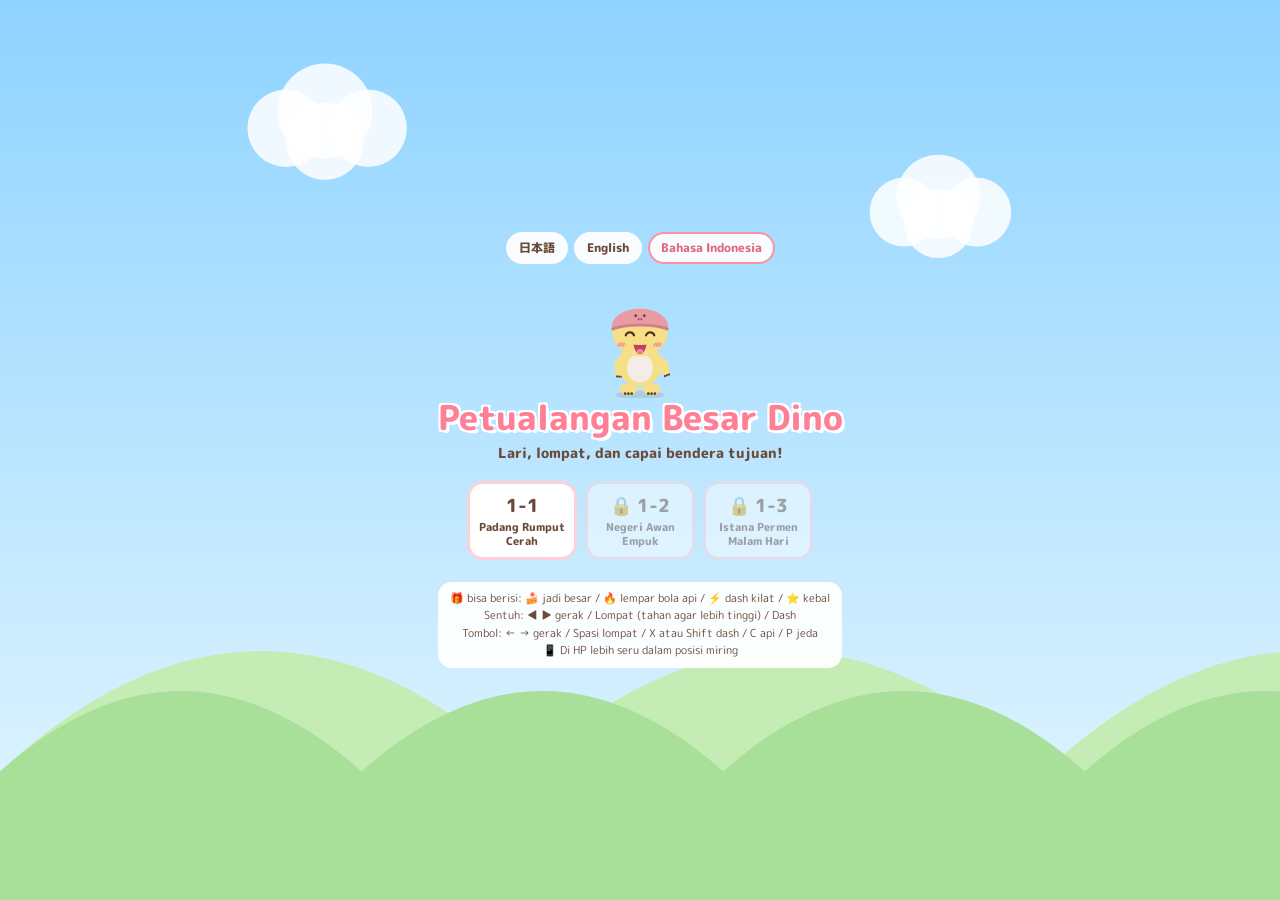
==== dino/index.html @ 8b620ac4 "Dino: Himawari boss fight at the end of course 1-1 (stomp 3 times to clear) Co-Authored-By: Claude O" ====
<!DOCTYPE html>
<html lang="id">
<head>
<meta charset="UTF-8">
<meta name="viewport" content="width=device-width, initial-scale=1, maximum-scale=1, user-scalable=no, viewport-fit=cover">
<title>Petualangan Besar Dino</title>
<link rel="preconnect" href="https://fonts.googleapis.com">
<link href="https://fonts.googleapis.com/css2?family=M+PLUS+Rounded+1c:wght@500;800&display=swap" rel="stylesheet">
<style>
  :root {
    --ink: #6b4a3a;
    --accent: #ff8fa3;
    --accent-dark: #e0687f;
    --card: rgba(255, 255, 255, 0.93);
  }
  * { box-sizing: border-box; -webkit-tap-highlight-color: transparent; }
  html, body {
    margin: 0; height: 100%; overflow: hidden; background: #9fd8ff; color: var(--ink);
    font-family: "M PLUS Rounded 1c", "Hiragino Maru Gothic ProN", sans-serif;
    touch-action: none; user-select: none; -webkit-user-select: none;
  }
  canvas#game { position: fixed; inset: 0; width: 100%; height: 100%; display: block; }
  .hidden { display: none !important; }
  button { font-family: inherit; color: var(--ink); cursor: pointer; }

  #hud { position: fixed; left: 0; right: 0; top: 0; display: flex; justify-content: space-between; align-items: flex-start;
         padding: max(8px, env(safe-area-inset-top)) max(10px, env(safe-area-inset-right)) 0 max(10px, env(safe-area-inset-left));
         pointer-events: none; font-weight: 800; }
  .chip { background: rgba(255,255,255,.85); border-radius: 999px; padding: 4px 12px; font-size: 14px; display: inline-flex;
          align-items: center; gap: 6px; margin-right: 6px; white-space: nowrap; }
  #hudL, #hudR { display: flex; flex-wrap: wrap; gap: 6px 0; align-items: center; }
  #pauseBtn { pointer-events: auto; width: 36px; height: 36px; border-radius: 50%; border: none; background: rgba(255,255,255,.85);
              font-size: 14px; font-weight: 800; }

  #pad { position: fixed; left: 0; right: 0; bottom: 0; height: 150px; pointer-events: none;
         padding: 0 max(14px, env(safe-area-inset-right)) max(14px, env(safe-area-inset-bottom)) max(14px, env(safe-area-inset-left));
         display: flex; justify-content: space-between; align-items: flex-end; }
  #pad > * { pointer-events: auto; }
  #dpad { width: 160px; height: 84px; border-radius: 42px; background: rgba(255,255,255,.55); position: relative; touch-action: none;
          display: flex; align-items: center; justify-content: space-between; padding: 0 22px; font-size: 26px; font-weight: 800; color: rgba(107,74,58,.75); }
  #dpad.l .al, #dpad.r .ar { color: var(--accent-dark); transform: scale(1.2); }
  #acts { display: flex; gap: 12px; align-items: flex-end; }
  .pbtn { border: none; border-radius: 50%; font-weight: 800; color: #fff; touch-action: none; }
  #fireBtn { width: 66px; height: 66px; background: rgba(255,112,67,.9); font-size: 13px; box-shadow: 0 4px 0 rgba(200,70,30,.9); margin-bottom: 30px; }
  #dashBtn.bolt { background: rgba(255,210,63,.95); color: #6b4a3a; box-shadow: 0 4px 0 rgba(214,160,0,.95); }
  #dashBtn { width: 66px; height: 66px; background: rgba(249,178,58,.85); font-size: 13px; box-shadow: 0 4px 0 rgba(217,140,18,.85); margin-bottom: 30px; }
  #jumpBtn { width: 86px; height: 86px; background: rgba(255,143,163,.9); font-size: 15px; box-shadow: 0 4px 0 rgba(224,104,127,.9); }
  .pbtn.down { transform: translateY(3px); box-shadow: none !important; filter: brightness(1.05); }

  .screen { position: fixed; inset: 0; display: flex; flex-direction: column; align-items: center; justify-content: flex-start;
            text-align: center; padding: 16px; overflow: auto; }
  .screen > :first-child { margin-top: auto; }
  .screen > :last-child { margin-bottom: auto; }
  @media (max-height: 520px) {
    #heroCv { width: 76px; height: 76px; }
    h1 { font-size: 26px; }
    .sub { margin-bottom: 6px; }
    .help { margin-top: 6px; }
  }
  .dim { background: rgba(60, 40, 70, .35); }
  .card { background: var(--card); border-radius: 22px; padding: 18px 22px; max-width: 420px; width: 100%; }
  h1 { margin: 0 0 6px; font-size: 34px; font-weight: 800; color: #ff7f96; line-height: 1.15;
       text-shadow: 3px 3px 0 #fff, -2px -2px 0 #fff, 2px -2px 0 #fff, -2px 2px 0 #fff; }
  .sub { margin: 0 0 12px; font-size: 14px; font-weight: 800; }
  .langs { display: flex; gap: 6px; margin-bottom: 14px; flex-wrap: wrap; justify-content: center; }
  .langs button { font-size: 12px; font-weight: 800; background: var(--card); border: 2px solid transparent; border-radius: 999px; padding: 5px 11px; }
  .langs button.on { border-color: var(--accent); color: var(--accent-dark); }
  .big { font-size: 22px; font-weight: 800; color: #fff; background: var(--accent); border: none; border-radius: 999px;
         padding: 12px 40px; box-shadow: 0 5px 0 var(--accent-dark); margin-top: 8px; }
  .big:active { transform: translateY(4px); box-shadow: 0 1px 0 var(--accent-dark); }
  .big.small { font-size: 15px; padding: 8px 22px; }
  .big.gray { background: #b9a08f; box-shadow: 0 5px 0 #8f7767; }
  .courses { display: flex; gap: 8px; justify-content: center; margin: 6px 0 4px; flex-wrap: wrap; }
  .course { background: #fff; border: 3px solid #ffd0da; border-radius: 16px; width: 110px; padding: 8px 4px; font-weight: 800; font-size: 18px; }
  .course small { display: block; font-size: 11px; line-height: 1.25; min-height: 2.5em; margin-top: 2px; }
  .course.done { border-color: var(--accent); }
  .course:disabled { opacity: .45; }
  .help { font-size: 11px; line-height: 1.6; margin-top: 12px; background: var(--card); border-radius: 14px; padding: 8px 12px; max-width: 440px; }
  .ttl { font-size: 26px; font-weight: 800; color: #ff7f96; }
  .num { font-size: 15px; font-weight: 800; }
  #heroCv { width: 120px; height: 120px; }
  .toast { position: fixed; left: 50%; top: 56px; transform: translateX(-50%); background: rgba(107,74,58,.88); color: #fff;
           padding: 6px 14px; border-radius: 999px; font-size: 13px; font-weight: 800; white-space: nowrap; pointer-events: none; }
</style>
</head>
<body>
<canvas id="game"></canvas>

<div id="hud" class="hidden">
  <div id="hudL">
    <span class="chip" id="hudLives"></span>
    <span class="chip" id="hudBerry"></span>
    <span class="chip" id="hudCourse"></span>
    <span class="chip hidden" id="hudPower"></span>
  </div>
  <div id="hudR">
    <span class="chip" id="hudScore"></span>
    <button id="pauseBtn" aria-label="pause">II</button>
  </div>
</div>

<div id="pad" class="hidden">
  <div id="dpad"><span class="al">◀</span><span class="ar">▶</span></div>
  <div id="acts">
    <button class="pbtn hidden" id="fireBtn" data-i18n="fire"></button>
    <button class="pbtn" id="dashBtn" data-i18n="dash"></button>
    <button class="pbtn" id="jumpBtn" data-i18n="jump"></button>
  </div>
</div>
<div id="toast" class="toast hidden"></div>

<div id="title" class="screen">
  <div class="langs" id="langs">
    <button data-lang="ja">日本語</button>
    <button data-lang="en">English</button>
    <button data-lang="id">Bahasa Indonesia</button>
  </div>
  <canvas id="heroCv" width="240" height="240"></canvas>
  <h1 data-i18n="title"></h1>
  <p class="sub" data-i18n="subtitle"></p>
  <div class="courses" id="courses"></div>
  <div class="num" id="bestLine" style="margin-top:6px;"></div>
  <div class="help"><span data-i18n="items"></span><br><span data-i18n="controlsTouch"></span><br><span data-i18n="keys"></span><br><span data-i18n="tip"></span></div>
</div>

<div id="intro" class="screen dim hidden">
  <div class="card">
    <div class="num" id="introNum"></div>
    <div class="ttl" id="introName"></div>
    <div class="num" id="introLives" style="margin-top:6px;"></div>
  </div>
</div>

<div id="pause" class="screen dim hidden">
  <div class="card">
    <div class="ttl" data-i18n="paused"></div>
    <button class="big" id="resumeBtn" data-i18n="resume"></button><br>
    <button class="big small gray" id="pauseTitleBtn" data-i18n="toTitle"></button>
  </div>
</div>

<div id="clear" class="screen dim hidden">
  <div class="card">
    <div class="ttl" id="clearTitle"></div>
    <div class="num" id="clearScore" style="margin:8px 0;"></div>
    <button class="big" id="nextBtn" data-i18n="next"></button><br>
    <button class="big small gray" id="clearTitleBtn" data-i18n="toTitle"></button>
  </div>
</div>

<div id="over" class="screen dim hidden">
  <div class="card">
    <div class="ttl" data-i18n="gameover"></div>
    <div class="num" id="overScore" style="margin:8px 0;"></div>
    <button class="big" id="retryBtn" data-i18n="retry"></button><br>
    <button class="big small gray" id="overTitleBtn" data-i18n="toTitle"></button>
  </div>
</div>

<script>
(() => {
  'use strict';

  const COL = {
    body: '#f6df86', bodyDark: '#e8c95e', belly: '#f4ece6',
    eyeIris: '#3f9a63', claw: '#5a3b2b', blush: '#f08aa0',
    pinkHat: '#e89aa5', pinkHatDark: '#d47e8b',
    mokoFur: '#f7e8a4', mokoHood: '#fbe36d',
    mane: '#f59a2a', maneDark: '#e07d14',
  };

  function ellipse(c, x, y, rx, ry, fill, rot = 0) {
    c.beginPath(); c.ellipse(x, y, rx, ry, rot, 0, Math.PI * 2);
    c.fillStyle = fill; c.fill();
  }

  // mood: 'normal' | 'happy' | 'ouch' | 'fever'
  function drawChar(c, type, x, y, s, t, mood = 'normal', armWave = 0) {
    c.save();
    c.translate(x, y);
    c.scale(s, s);
    const bob = Math.sin(t * 6) * 1.5;
    const furry = type === 'moko';
    const bodyCol = furry ? COL.mokoFur : COL.body;

    // 影
    ellipse(c, 0, 66, 34, 6, 'rgba(120,80,60,0.15)');

    // 足
    for (const sx of [-16, 16]) {
      ellipse(c, sx, 58, 12, 8, bodyCol);
      c.fillStyle = COL.claw;
      for (let i = -1; i <= 1; i++) { c.beginPath(); c.arc(sx + i * 4.5, 64, 1.8, 0, Math.PI * 2); c.fill(); }
    }

    c.translate(0, bob);

    // ライオンのたてがみ（後ろ）
    if (type === 'lion') {
      for (let i = 0; i < 11; i++) {
        const a = Math.PI + (i / 10) * Math.PI * 1.15 - 0.08;
        const r = 38;
        ellipse(c, Math.cos(a) * r, -22 + Math.sin(a) * r * 0.95, 16, 11, i % 2 ? COL.mane : COL.maneDark, a);
      }
      for (const sx of [-1, 1]) ellipse(c, sx * 38, -10, 12, 16, COL.maneDark, sx * 0.3);
    }

    // 腕
    const wave = Math.sin(t * 10) * 0.4 * armWave;
    for (const sx of [-1, 1]) {
      c.save();
      c.translate(sx * 28, 16);
      c.rotate(sx * (0.7 + (sx > 0 ? wave : -wave)) - (mood === 'happy' || mood === 'fever' ? sx * 0.9 : 0));
      ellipse(c, 0, 12, 7, 14, bodyCol);
      c.fillStyle = COL.claw;
      for (let i = -1; i <= 1; i++) { c.beginPath(); c.arc(i * 3, 25, 1.5, 0, Math.PI * 2); c.fill(); }
      c.restore();
    }

    // 体
    if (furry) fluffyEllipse(c, 0, 25, 30, 30, bodyCol, 14, 3);
    else ellipse(c, 0, 25, 30, 30, bodyCol);
    ellipse(c, 0, 29, 18, 20, COL.belly);
    if (furry) for (let i = 0; i < 14; i++) {
      const a = i * 2.4, r = (i % 5) * 3.5;
      ellipse(c, Math.cos(a) * r, 29 + Math.sin(a) * r * 1.1, 2.2, 2.2, '#fffaf5');
    }

    // ライオンのえり
    if (type === 'lion') {
      for (let i = 0; i < 6; i++) {
        const xx = -22 + i * 8.8;
        ellipse(c, xx, 4 + Math.abs(i - 2.5) * 1.2, 7, 7, i % 2 ? COL.mane : COL.maneDark);
      }
    }

    // 頭
    if (furry) fluffyEllipse(c, 0, -20, 38, 33, bodyCol, 22, 3.5);
    else ellipse(c, 0, -20, 38, 33, bodyCol);
    // 頭のハイライト
    ellipse(c, -14, -38, 10, 5, 'rgba(255,255,255,0.35)', -0.3);

    // ぼうし / フード
    if (type === 'pink') {
      c.beginPath();
      c.moveTo(-39, -24);
      c.bezierCurveTo(-42, -62, 42, -62, 39, -24);
      c.bezierCurveTo(20, -32, -20, -32, -39, -24);
      c.fillStyle = COL.pinkHat; c.fill();
      c.beginPath();
      c.moveTo(-39, -24); c.bezierCurveTo(-20, -32, 20, -32, 39, -24);
      c.lineWidth = 4; c.strokeStyle = COL.pinkHatDark; c.stroke();
      // ぼうしの小さなかお
      c.fillStyle = '#5a3b2b';
      c.beginPath(); c.arc(-6, -43, 1.8, 0, Math.PI * 2); c.arc(6, -43, 1.8, 0, Math.PI * 2); c.fill();
      c.beginPath(); c.moveTo(-3, -39); c.quadraticCurveTo(0, -35, 3, -39); c.lineWidth = 1.4; c.strokeStyle = '#5a3b2b'; c.stroke();
      ellipse(c, 0, -37.5, 1.6, 1.4, '#e05a70');
    } else if (type === 'moko') {
      for (let i = 0; i < 9; i++) {
        const a = Math.PI + (i / 8) * Math.PI;
        ellipse(c, Math.cos(a) * 34, -26 + Math.sin(a) * 28, 9, 8, COL.mokoHood);
      }
      // ちいさなおともだち（ねずみ風）
      ellipse(c, 0, -60, 12, 8, '#fbe9a0');
      ellipse(c, -9, -64, 5, 4, '#f3d77a', -0.5);
      ellipse(c, 9, -64, 5, 4, '#f3d77a', 0.5);
      c.fillStyle = '#5a3b2b';
      c.beginPath(); c.arc(-3.5, -60, 1.1, 0, Math.PI * 2); c.arc(3.5, -60, 1.1, 0, Math.PI * 2); c.fill();
    }

    // 目
    const eyeY = -16;
    if (mood === 'ouch') {
      c.strokeStyle = '#4a2f22'; c.lineWidth = 3; c.lineCap = 'round';
      for (const sx of [-1, 1]) {
        c.beginPath();
        const k = -sx, ex = sx * 14;
        c.moveTo(ex - 5 * k, eyeY - 5); c.lineTo(ex + 5 * k, eyeY); c.lineTo(ex - 5 * k, eyeY + 5);
        c.stroke();
      }
    } else if (mood === 'happy') {
      c.strokeStyle = '#4a2f22'; c.lineWidth = 3; c.lineCap = 'round';
      for (const sx of [-1, 1]) {
        c.beginPath(); c.arc(sx * 14, eyeY + 2, 6, Math.PI * 1.1, Math.PI * 1.9); c.stroke();
      }
    } else {
      for (const sx of [-1, 1]) {
        ellipse(c, sx * 14, eyeY, 8, 9.5, '#fff');
        ellipse(c, sx * 14 + 1, eyeY + 0.5, 6.5, 7.5, COL.eyeIris);
        ellipse(c, sx * 14 + 1, eyeY + 1, 4, 5, '#1c1410');
        ellipse(c, sx * 14 + 3, eyeY - 3, 2.2, 2.6, '#fff');
        if (mood === 'fever') {
          c.fillStyle = '#fff6a0';
          star(c, sx * 14 - 1, eyeY + 3, 2.2, 1);
        }
      }
    }

    // ほっぺ
    c.strokeStyle = COL.blush; c.lineWidth = 1.6;
    for (const sx of [-1, 1]) {
      ellipse(c, sx * 25, -3, 6, 3.5, 'rgba(245,140,160,0.35)');
      for (let i = 0; i < 3; i++) {
        c.beginPath(); c.moveTo(sx * 25 - 4 + i * 3.5, -5); c.lineTo(sx * 25 - 6 + i * 3.5, -1); c.stroke();
      }
    }

    // 口
    c.lineCap = 'round';
    if (mood === 'ouch' || (type === 'lion' && mood === 'normal')) {
      ellipse(c, 0, 0, 4.5, 5.5, '#8a1f35');
    } else if (type === 'pink' || mood === 'happy' || mood === 'fever') {
      c.beginPath();
      c.moveTo(-9, -3); c.quadraticCurveTo(0, -2, 9, -3);
      c.quadraticCurveTo(6, 10, 0, 10); c.quadraticCurveTo(-6, 10, -9, -3);
      c.fillStyle = '#c2405f'; c.fill();
      ellipse(c, 0, 6, 4.5, 3, '#f08aa0');
    } else {
      c.beginPath(); c.moveTo(-6, -2); c.quadraticCurveTo(0, 4, 6, -2);
      c.strokeStyle = '#d4566f'; c.lineWidth = 2.2; c.stroke();
    }

    c.restore();
  }

  function fluffyEllipse(c, x, y, rx, ry, fill, n, bump) {
    ellipse(c, x, y, rx, ry, fill);
    for (let i = 0; i < n; i++) {
      const a = (i / n) * Math.PI * 2;
      ellipse(c, x + Math.cos(a) * rx, y + Math.sin(a) * ry, bump, bump, fill);
    }
  }

  function star(c, x, y, r, inner = 0.45) {
    c.beginPath();
    for (let i = 0; i < 10; i++) {
      const rr = i % 2 ? r * inner : r;
      const a = -Math.PI / 2 + i * Math.PI / 5;
      c.lineTo(x + Math.cos(a) * rr, y + Math.sin(a) * rr);
    }
    c.closePath(); c.fill();
  }


  // ---------- ことば ----------
  const I18N = {
    ja: {
      title: 'Dino の だいぼうけん', subtitle: 'はしって とんで、ゴールの はたを めざそう！',
      controlsTouch: 'タッチ：◀ ▶ いどう ／ ジャンプ（長押しで 高く）／ ダッシュ',
      keys: 'キー：← → いどう ／ スペース ジャンプ ／ X か Shift ダッシュ ／ C ほのお ／ P ポーズ',
      items: '🎁 から でるもの：🍰 大きくなる ／ 🔥 ほのおを とばせる ／ ⚡ いなずまダッシュ ／ ⭐ むてき',
      fire: 'ほのお', gotFire: '🔥 ほのおボタン（C キー）で ほのおを とばそう！',
      gotBolt: '⚡ ダッシュボタンを おすと いなずまダッシュ！ 空中でも できるよ',
      bossIntro: 'ボスの Himawari が あらわれた！ 上から 3回 ふもう！', bossDown: 'まいった〜！', boss: 'ボス',
      tip: '📱 スマホは よこむきが おすすめ', jump: 'ジャンプ', dash: 'ダッシュ',
      courses: ['ぽかぽか そうげん', 'ふわふわ くものうえ', 'よぞらの おかしの おしろ'],
      lives: n => `のこり ${n}`, clear: 'コース クリア！', next: 'つぎへ', gameover: 'ゲームオーバー',
      retry: 'もういちど', toTitle: 'タイトルへ', paused: 'ポーズ', resume: 'つづける',
      ending: 'ぜんぶ クリア！ おめでとう！', score: 'スコア', best: 'ハイスコア', checkpoint: 'チェックポイント！',
    },
    en: {
      title: "Dino's Big Adventure", subtitle: 'Run, jump, and reach the goal flag!',
      controlsTouch: 'Touch: ◀ ▶ move / Jump (hold to go higher) / Dash',
      keys: 'Keys: ← → move / Space jump / X or Shift dash / C fire / P pause',
      items: '🎁 can hold: 🍰 grow big / 🔥 throw fireballs / ⚡ lightning dash / ⭐ invincible',
      fire: 'Fire', gotFire: '🔥 Press Fire (C key) to throw fireballs!',
      gotBolt: '⚡ Tap Dash for a lightning dash — works in the air too!',
      bossIntro: 'Boss Himawari appears! Stomp on Himawari 3 times!', bossDown: 'You got me~!', boss: 'Boss',
      tip: '📱 Landscape works best on phones', jump: 'Jump', dash: 'Dash',
      courses: ['Sunny Meadow', 'Fluffy Cloud Land', 'Candy Castle at Night'],
      lives: n => `Lives ${n}`, clear: 'Course clear!', next: 'Next', gameover: 'Game over',
      retry: 'Try again', toTitle: 'Title', paused: 'Paused', resume: 'Resume',
      ending: 'All courses cleared! Congratulations!', score: 'Score', best: 'Best', checkpoint: 'Checkpoint!',
    },
    id: {
      title: 'Petualangan Besar Dino', subtitle: 'Lari, lompat, dan capai bendera tujuan!',
      controlsTouch: 'Sentuh: ◀ ▶ gerak / Lompat (tahan agar lebih tinggi) / Dash',
      keys: 'Tombol: ← → gerak / Spasi lompat / X atau Shift dash / C api / P jeda',
      items: '🎁 bisa berisi: 🍰 jadi besar / 🔥 lempar bola api / ⚡ dash kilat / ⭐ kebal',
      fire: 'Api', gotFire: '🔥 Tekan Api (tombol C) untuk melempar bola api!',
      gotBolt: '⚡ Tekan Dash untuk dash kilat — bisa juga di udara!',
      bossIntro: 'Bos Himawari muncul! Injak dari atas 3 kali!', bossDown: 'Aku menyerah~!', boss: 'Bos',
      tip: '📱 Di HP lebih seru dalam posisi miring', jump: 'Lompat', dash: 'Dash',
      courses: ['Padang Rumput Cerah', 'Negeri Awan Empuk', 'Istana Permen Malam Hari'],
      lives: n => `Nyawa ${n}`, clear: 'Lintasan selesai!', next: 'Lanjut', gameover: 'Permainan berakhir',
      retry: 'Coba lagi', toTitle: 'Ke judul', paused: 'Jeda', resume: 'Lanjut',
      ending: 'Semua lintasan selesai! Selamat!', score: 'Skor', best: 'Skor terbaik', checkpoint: 'Titik cek!',
    },
  };
  const store = {
    get(k) { try { return localStorage.getItem(k); } catch (e) { return null; } },
    set(k, v) { try { localStorage.setItem(k, v); } catch (e) {} }
  };
  let lang = store.get('fuwamoko-lang');
  if (!I18N[lang]) lang = 'id';   // はじめて開いたときはインドネシア語
  const T = () => I18N[lang];

  // ---------- コース ----------
  const TS = 32, ROWS = 14, GROUND = 12;
  // タイル: # 地面  = かたいブロック  b レンガ  ? いちご箱  P ケーキ箱  S スター箱  F ほのお箱  T いなずま箱  u からっぽ  - くも（下から通れる）  ^ トゲ
  const SOLID = new Set(['#', '=', 'b', '?', 'P', 'S', 'F', 'T', 'u']);

  function makeBuilder(len) {
    const grid = Array.from({ length: ROWS }, () => Array(len).fill('.'));
    const ents = [];
    const B = {
      grid, ents, len,
      ground(a, b, top = GROUND) { for (let x = a; x <= b; x++) for (let y = top; y < ROWS; y++) grid[y][x] = '#'; },
      set(x, y, c) { grid[y][x] = c; },
      row(x, y, s) { for (let i = 0; i < s.length; i++) if (s[i] !== ' ') grid[y][x + i] = s[i]; },
      tower(x, h, w = 2) { for (let i = 0; i < w; i++) for (let y = GROUND - h; y < GROUND; y++) grid[y][x + i] = '='; },
      stairs(x, n, dir = 1, extraTop = 0) {
        for (let i = 0; i < n + extraTop; i++) {
          const h = dir > 0 ? Math.min(n, i + 1) : n - i;
          for (let y = GROUND - h; y < GROUND; y++) grid[y][x + i] = '=';
        }
      },
      berries(x, y, n) { for (let i = 0; i < n; i++) ents.push({ k: 'berry', x: x + i, y }); },
      enemy(type, x, y = GROUND - 1) { ents.push({ k: type, x, y }); },
      plat(x, y, w, axis, a, b, speed) { ents.push({ k: 'plat', x, y, w, axis, a, b, speed }); },
      check(x) { ents.push({ k: 'check', x }); },
      pole(x) { ents.push({ k: 'pole', x }); },
      boss(x, arena) { ents.push({ k: 'boss', x, arena }); },
    };
    return B;
  }

  const COURSES = [
    // 1: ぽかぽか そうげん
    () => {
      const B = makeBuilder(214);
      B.ground(0, 68); B.ground(71, 88); B.ground(92, 150); B.ground(153, 213);
      B.set(16, 8, '?');
      B.row(20, 8, 'bPb?b'); B.set(22, 4, 'F');
      B.enemy('chili', 24);
      B.tower(28, 2); B.tower(38, 3); B.tower(47, 3); B.tower(57, 2);
      B.enemy('chili', 42); B.enemy('chili', 51); B.enemy('chili', 53);
      B.berries(33, 7, 3);
      B.berries(61, 9, 4);
      B.row(77, 8, 'b?b'); B.row(80, 6, 'bbbbbbbb'); B.berries(81, 5, 5);
      B.enemy('chili', 82); B.enemy('chili', 84);
      B.row(94, 8, 'b?b');
      B.row(100, 8, 'bSb');
      B.enemy('chili', 97); B.enemy('chili', 99);
      B.check(106);
      B.set(110, 8, '?'); B.set(113, 8, '?'); B.set(116, 8, '?'); B.set(113, 4, 'P');
      B.enemy('chili', 114); B.enemy('chili', 116); B.enemy('hog', 121); B.enemy('chili', 124);
      B.row(127, 8, 'bT?b'); B.berries(127, 5, 4);
      B.stairs(134, 4, 1); B.stairs(140, 4, -1);
      B.stairs(147, 4, 1); B.stairs(153, 4, -1);
      B.berries(151, 6, 2);
      B.enemy('chili', 160); B.enemy('chili', 162);
      B.row(167, 8, 'bb?b');
      B.enemy('chili', 175); B.enemy('chili', 177);
      B.check(180);
      B.stairs(184, 8, 1, 1);
      // ボスべや（194〜213）：Himawari を 3回 ふんだら クリア
      B.boss(207, 194);
      return { ...B, theme: 0, house: null, start: 3 };
    },
    // 2: ふわふわ くものうえ
    () => {
      const B = makeBuilder(200);
      B.ground(0, 14); B.row(16, 10, '--');
      B.ground(19, 30); B.enemy('bee', 25, 8); B.berries(21, 9, 3); B.set(27, 8, '?');
      B.plat(31, GROUND, 3, 'x', 31, 37, 55);
      B.berries(32, 8, 4);
      B.ground(40, 51); B.enemy('chili', 45); B.enemy('chili', 47); B.row(43, 8, '?P?');
      B.row(53, 10, '---'); B.row(57, 8, '---'); B.row(61, 6, '---');
      B.berries(61, 5, 3);
      B.ground(66, 85); B.enemy('bee', 71, 8); B.enemy('bee', 78, 7); B.check(82);
      B.plat(86, GROUND, 3, 'x', 86, 93, 60);
      B.ground(96, 110); B.row(100, 8, 'FS?'); B.enemy('chili', 104); B.enemy('chili', 106); B.enemy('hog', 108);
      B.row(112, 9, '--------'); B.enemy('bee', 115, 6); B.enemy('bee', 119, 6); B.berries(113, 8, 6);
      B.ground(121, 135); B.tower(126, 2); B.enemy('chili', 130); B.enemy('chili', 133);
      B.plat(136, GROUND, 3, 'x', 136, 141, 65);
      B.plat(146, 7, 2, 'y', 3, 9, 40); B.berries(146, 3, 2);
      B.ground(144, 199); B.row(152, 8, 'b?bTb'); B.enemy('chili', 155); B.enemy('hog', 160); B.enemy('chili', 165);
      B.stairs(170, 6, 1, 1);
      B.pole(184);
      return { ...B, theme: 1, house: 189, start: 3 };
    },
    // 3: よぞらの おかしの おしろ
    () => {
      const B = makeBuilder(200);
      B.ground(0, 20); B.row(10, 8, '?b?'); B.enemy('hog', 15);
      B.ground(21, 45); B.row(23, GROUND - 1, '^^^'); B.berries(23, 8, 3);
      B.tower(30, 2); B.enemy('hog', 34); B.tower(38, 2); B.enemy('chili', 42);
      B.ground(48, 70); B.tower(59, 6, 4); B.plat(56, 11, 2, 'y', 5, GROUND, 45);
      B.berries(59, 4, 4); B.set(61, 2, 'F');
      B.enemy('chili', 66); B.enemy('chili', 68);
      B.ground(71, 100); B.check(72);
      B.enemy('hog', 78); B.enemy('chili', 80); B.enemy('hog', 84);
      B.row(86, 8, 'bbbSbbb');
      B.row(92, GROUND - 1, '^^^^'); B.row(93, 9, '=='); B.berries(93, 7, 2);
      B.plat(101, GROUND, 3, 'x', 101, 106, 60);
      B.ground(109, 199);
      B.enemy('hog', 115); B.enemy('chili', 118); B.enemy('chili', 120); B.enemy('bee', 125, 8);
      B.row(128, 8, 'bTbPb'); B.row(130, 4, '?');
      B.row(136, GROUND - 1, '^^'); B.row(140, GROUND - 1, '^^'); B.berries(136, 8, 2); B.berries(140, 8, 2);
      B.tower(146, 3); B.enemy('hog', 150); B.tower(154, 3); B.enemy('chili', 158); B.enemy('bee', 162, 7);
      B.stairs(170, 8, 1, 1);
      B.pole(186);
      return { ...B, theme: 2, house: 191, start: 3 };
    },
  ];

  const THEMES = [
    { sky: ['#8fd3ff', '#e6f7ff'], hill: '#a8e09a', hill2: '#c5ecb5', top: '#7ccf6a', dirt: '#d39a63', dirtDot: '#c0844f', block: '#e9c08f', clouds: true },
    { sky: ['#ffcfe0', '#fff1d6'], hill: '#f6c9dc', hill2: '#fbdde9', top: '#ffffff', dirt: '#f2f6ff', dirtDot: '#dbe5f7', block: '#d7e6f3', clouds: true, cloudGround: true },
    { sky: ['#241c58', '#5d3f9e'], hill: '#3b2f7a', hill2: '#4a3a8c', top: '#f7a8d8', dirt: '#b58ad9', dirtDot: '#9c72c4', block: '#c7a6ea', stars: true },
  ];

  // ---------- ゲームの状態 ----------
  const G = 1700, MAX_FALL = 720, WALK = 140, RUN = 240;
  const SMALL = { w: 20, h: 28 }, BIG = { w: 22, h: 44 };
  const ENEMY = {
    chili: { w: 22, h: 22, speed: 40 },
    hog: { w: 26, h: 20, speed: 32 },
    bee: { w: 24, h: 20, speed: 0 },
  };

  let C = null, P = null;
  let boss = null;
  let enemies = [], items = [], berries = [], plats = [], checks = [], pole = null;
  let particles = [], popups = [], bumps = {}, shots = [];
  let carry = null;   // つぎのコースへ もちこす パワー
  let state = 'title';          // title | intro | play | pause | dying | goal | clear | over
  let courseIdx = 0, lives = 3, berryCount = 0, score = 0, courseStartScore = 0;
  let checkpointCol = null;
  let camX = 0, viewW = 400, viewH = 700, scale = 1, offY = 0, padSpace = 0;
  let stateT = 0, simT = 0;
  const input = { left: false, right: false, jump: false, jumpPressed: false, dash: false, dashPressed: false, firePressed: false };

  const progress = (() => {
    let p = null;
    try { p = JSON.parse(store.get('fuwamoko-dino') || 'null'); } catch (e) {}
    if (!p || !Array.isArray(p.cleared)) p = { cleared: [], best: 0 };
    return p;
  })();
  const saveProgress = () => store.set('fuwamoko-dino', JSON.stringify(progress));

  function loadCourse(i) {
    courseIdx = i;
    C = COURSES[i]();
    C.theme = THEMES[C.theme];
    enemies = []; items = []; berries = []; plats = []; checks = []; pole = null; boss = null;
    particles = []; popups = []; bumps = {}; shots = [];
    for (const e of C.ents) {
      if (ENEMY[e.k]) {
        const d = ENEMY[e.k];
        const en = { type: e.k, w: d.w, h: d.h, x: e.x * TS + (TS - d.w) / 2, y: (e.y + 1) * TS - d.h, vx: -d.speed, vy: 0,
                     alive: true, dead: 0, flip: false, active: false, t: Math.random() * 6 };
        if (e.k === 'bee') { en.bx = en.x; en.by = e.y * TS; }
        enemies.push(en);
      } else if (e.k === 'berry') berries.push({ x: e.x * TS + TS / 2, y: e.y * TS + TS / 2, got: false });
      else if (e.k === 'plat') {
        const p = { w: e.w * TS, h: 12, axis: e.axis, speed: e.speed, dir: 1 };
        if (e.axis === 'x') { p.x = e.a * TS; p.y = e.y * TS; p.min = e.a * TS; p.max = e.b * TS; }
        else { p.x = e.x * TS; p.y = e.b * TS; p.min = e.a * TS; p.max = e.b * TS; p.dir = -1; }
        p.prevX = p.x; p.prevY = p.y;
        plats.push(p);
      } else if (e.k === 'check') checks.push({ x: e.x * TS, col: e.x, reached: checkpointCol === e.x });
      else if (e.k === 'boss') boss = { x: e.x * TS, y: GROUND * TS - 58, w: 50, h: 58, vx: 0, vy: 0, hp: 3, state: 'wait', t: 0,
                                         face: -1, inv: 0, arenaL: e.arena * TS, fight: false };
      else if (e.k === 'pole') pole = { x: e.x * TS + TS / 2, top: (GROUND - 10) * TS, bottom: GROUND * TS, flagY: (GROUND - 10) * TS + 6 };
    }
    const col = checkpointCol !== null ? checkpointCol : C.start;
    P = { x: col * TS + 6, y: GROUND * TS - SMALL.h, w: SMALL.w, h: SMALL.h, vx: 0, vy: 0, big: false, face: 1,
          ground: false, coyote: 0, jumpBuf: 0, inv: 0, star: 0, plat: null, walkT: 0, squash: 0, hidden: false,
          goalPhase: null, goalT: 0, dieT: 0, prevBottom: 0, growT: 0, power: null, boltT: 0, boltCd: 0, boltAir: true };
    if (carry) { if (carry.big) setSize(true); P.power = carry.power; carry = null; }
    // 地面の高さに合わせる
    for (let ty = 0; ty < ROWS; ty++) if (SOLID.has(tileAt(col, ty))) { P.y = ty * TS - P.h; break; }
    camX = clampCam(P.x - viewW * 0.4);
    courseStartScore = score;
    updateHud(); updatePowerUI();
  }

  function tileAt(tx, ty) {
    if (tx < 0 || tx >= C.len) return '#';
    if (ty < 0 || ty >= ROWS) return '.';
    return C.grid[ty][tx];
  }
  const clampCam = x => {
    const lo = boss && boss.fight ? Math.min(boss.arenaL, C.len * TS - viewW) : 0;   // ボス戦は へやの中だけ
    return Math.max(lo, Math.min(C.len * TS - viewW, x));
  };
  const overlap = (a, b) => a.x < b.x + b.w && a.x + a.w > b.x && a.y < b.y + b.h && a.y + a.h > b.y;

  function moveBody(b, dx, dy) {
    const r = { hitX: 0, down: false, up: false, head: [] };
    if (dx) {
      b.x += dx;
      const y0 = Math.floor(b.y / TS), y1 = Math.floor((b.y + b.h - 0.01) / TS);
      const tx = dx > 0 ? Math.floor((b.x + b.w - 0.01) / TS) : Math.floor(b.x / TS);
      for (let ty = y0; ty <= y1; ty++) {
        if (SOLID.has(tileAt(tx, ty))) {
          b.x = dx > 0 ? tx * TS - b.w : (tx + 1) * TS;
          r.hitX = dx > 0 ? 1 : -1;
          break;
        }
      }
    }
    if (dy) {
      const prevBottom = b.y + b.h;
      b.y += dy;
      const x0 = Math.floor(b.x / TS), x1 = Math.floor((b.x + b.w - 0.01) / TS);
      if (dy > 0) {
        const ty = Math.floor((b.y + b.h - 0.01) / TS);
        for (let tx = x0; tx <= x1; tx++) {
          const c = tileAt(tx, ty);
          if (SOLID.has(c) || (c === '-' && prevBottom <= ty * TS + 0.5)) { b.y = ty * TS - b.h; r.down = true; break; }
        }
      } else {
        const ty = Math.floor(b.y / TS);
        for (let tx = x0; tx <= x1; tx++) if (SOLID.has(tileAt(tx, ty))) r.head.push(tx);
        if (r.head.length) { b.y = (ty + 1) * TS; r.up = true; r.headRow = ty; }
      }
    }
    return r;
  }

  function setSize(big) {
    const bottom = P.y + P.h, cx = P.x + P.w / 2;
    const s = big ? BIG : SMALL;
    P.w = s.w; P.h = s.h; P.big = big;
    P.x = cx - P.w / 2; P.y = bottom - P.h;
  }

  // ---------- ブロックをたたく ----------
  function hitBlock(tx, ty) {
    const c = tileAt(tx, ty);
    const key = tx + ',' + ty;
    const cx = tx * TS + TS / 2, cy = ty * TS;
    if ('?PSFT'.includes(c)) {
      C.grid[ty][tx] = 'u';
      bumps[key] = 0.15;
      if (c === '?') { items.push({ type: 'pop', x: cx - 10, y: cy - 20, w: 20, h: 20, t: 0.45 }); addBerry(); }
      else items.push({ type: { P: 'cake', S: 'star', F: 'fire', T: 'bolt' }[c], x: tx * TS + 4, y: cy, w: 24, h: 22, vx: 0, vy: 0, emerge: 0.5 });
      sfx.bump2();
    } else if (c === 'b') {
      if (P.big) breakBrick(tx, ty);
      else { bumps[key] = 0.15; sfx.bump(); }
    } else { sfx.bump(); return; }
    // 上にいる てきを はじきとばす
    for (const e of enemies) {
      if (e.alive && e.x < tx * TS + TS && e.x + e.w > tx * TS && Math.abs(e.y + e.h - ty * TS) < 6) kill(e, true);
    }
  }

  function breakBrick(tx, ty) {
    C.grid[ty][tx] = '.';
    score += 50;
    const cx = tx * TS + TS / 2, cy = ty * TS;
    for (let i = 0; i < 8; i++) particles.push({ x: cx, y: cy + 16, vx: (Math.random() - 0.5) * 260, vy: -200 - Math.random() * 260, life: 1.2, col: '#e9926b', r: 4, sq: true });
    sfx.brick();
  }

  function addBerry(n = 1) {
    berryCount += n; score += 10 * n;
    sfx.berry();
    if (berryCount >= 50) {
      berryCount -= 50; lives++;
      popup(P.x + P.w / 2, P.y - 20, '1UP!', '#3aa05a');
      sfx.oneup();
    }
    updateHud();
  }

  function kill(e, flip) {
    e.alive = false;
    if (flip || e.type === 'bee') { e.flip = true; e.vy = -320; }
    else e.dead = 0.4;
    score += 100;
    popup(e.x + e.w / 2, e.y - 6, '100');
    updateHud();
  }

  function hurt() {
    if (P.inv > 0 || P.star > 0 || state !== 'play') return;
    if (P.power) {              // パワーだけ なくなる
      P.power = null; P.boltT = 0;
      P.inv = 1.8;
      sfx.shrink();
      updatePowerUI();
    } else if (P.big) {
      setSize(false);
      P.inv = 1.8;
      sfx.shrink();
    } else die();
  }

  function die() {
    state = 'dying';
    P.vy = -560; P.vx = 0; P.dieT = 2.2; P.inv = 0; P.star = 0; P.power = null; P.boltT = 0;
    shots = []; updatePowerUI();
    lives--;
    sfx.die();
    updateHud();
  }

  // ---------- 1ステップ ----------
  function step(h) {
    simT += h;
    stateT += h;
    // 動く足場
    for (const p of plats) {
      p.prevX = p.x; p.prevY = p.y;
      if (p.wait > 0) { p.wait -= h; continue; }   // はしで すこし 止まる
      const before = p.dir;
      if (p.axis === 'x') { p.x += p.dir * p.speed * h; if (p.x > p.max) { p.x = p.max; p.dir = -1; } if (p.x < p.min) { p.x = p.min; p.dir = 1; } }
      else { p.y += p.dir * p.speed * h; if (p.y > p.max) { p.y = p.max; p.dir = -1; } if (p.y < p.min) { p.y = p.min; p.dir = 1; } }
      if (p.dir !== before) p.wait = 0.6;
    }
    for (const k in bumps) { bumps[k] -= h; if (bumps[k] <= 0) delete bumps[k]; }

    if (state === 'play') updatePlayer(h);
    else if (state === 'dying') {
      P.dieT -= h;
      if (P.dieT < 1.8) { P.vy = Math.min(MAX_FALL, P.vy + G * h); P.y += P.vy * h; }
      if (P.dieT <= 0) afterDeath();
    } else if (state === 'goal') updateGoal(h);

    if (state === 'play' || state === 'goal') { updateEnemies(h); updateItems(h); updateShots(h); updateBoss(h); }

    const target = clampCam(P.x + P.w / 2 - viewW * 0.4);
    if (state !== 'dying') camX += (target - camX) * Math.min(1, h * 8);

    for (let i = particles.length - 1; i >= 0; i--) {
      const p = particles[i];
      p.vy += 900 * h; p.x += p.vx * h; p.y += p.vy * h; p.life -= h;
      if (p.life <= 0) particles.splice(i, 1);
    }
    for (let i = popups.length - 1; i >= 0; i--) {
      const p = popups[i];
      p.y -= 40 * h; p.life -= h;
      if (p.life <= 0) popups.splice(i, 1);
    }
  }

  function updatePlayer(h) {
    if (P.inv > 0) P.inv -= h;
    if (P.star > 0) {
      P.star -= h;
      if (Math.random() < 0.5) particles.push({ x: P.x + Math.random() * P.w, y: P.y + Math.random() * P.h, vx: 0, vy: -40, life: 0.4,
                                                col: `hsl(${(simT * 400) % 360},90%,70%)`, r: 2.5, star: true });
    }
    if (P.squash > 0) P.squash = Math.max(0, P.squash - h * 5);

    // 足場に のっていたら いっしょに動く
    if (P.plat) {
      const p = P.plat;
      moveBody(P, p.x - p.prevX, 0);
      P.y += p.y - p.prevY;
    }

    const dir = (input.right ? 1 : 0) - (input.left ? 1 : 0);
    const max = input.dash ? RUN : WALK;

    // ⚡ いなずまダッシュ
    if (P.boltCd > 0) P.boltCd -= h;
    if (input.dashPressed && P.power === 'bolt' && P.boltCd <= 0 && (P.ground || P.boltAir)) {
      if (dir) P.face = dir;
      P.boltT = 0.32; P.boltCd = 0.6;
      if (!P.ground) P.boltAir = false;
      sfx.zap();
    }
    input.dashPressed = false;
    // 🔥 ほのお
    if (input.firePressed && P.power === 'fire' && shots.length < 2) {
      shots.push({ x: P.face > 0 ? P.x + P.w - 2 : P.x - 10, y: P.y + P.h * 0.3, w: 12, h: 12, vx: P.face * 300 + P.vx * 0.3, vy: 150, life: 2.5, spin: 0 });
      sfx.fire();
    }
    input.firePressed = false;

    if (P.boltT > 0) {
      P.boltT -= h;
      P.vx = P.face * 480;
      if (Math.random() < 0.8) particles.push({ x: P.x + P.w / 2 - P.face * 10, y: P.y + Math.random() * P.h, vx: -P.face * 60, vy: (Math.random() - 0.5) * 60,
                                                life: 0.3, col: Math.random() < 0.5 ? '#ffe066' : '#fff6b0', r: 3, star: Math.random() < 0.4 });
    } else if (dir) {
      if (Math.sign(P.vx) === -dir && P.ground) P.vx += dir * 2600 * h;          // ブレーキ
      else if (P.vx * dir < max) P.vx = dir * Math.min(max, P.vx * dir + (P.ground ? 1000 : 700) * h);
      else P.vx = dir * Math.max(max, P.vx * dir - 700 * h);                   // ダッシュをやめたら ゆっくり減速
      P.face = dir;
    } else {
      const dec = (P.ground ? 1000 : 250) * h;
      P.vx = Math.abs(P.vx) <= dec ? 0 : P.vx - Math.sign(P.vx) * dec;
    }

    P.jumpBuf = input.jumpPressed ? 0.12 : Math.max(0, P.jumpBuf - h);
    input.jumpPressed = false;
    if (P.jumpBuf > 0 && P.coyote > 0) {
      P.vy = -(690 + Math.min(Math.abs(P.vx), RUN) * 0.2);
      P.jumpBuf = 0; P.coyote = 0; P.ground = false; P.plat = null;
      sfx.jump();
    }
    const gmul = (P.vy < 0 && input.jump) ? 1 : 2.1;
    if (P.boltT > 0) P.vy = 0;           // ダッシュ中は まっすぐ とぶ
    else P.vy = Math.min(MAX_FALL, P.vy + G * gmul * h);

    P.prevBottom = P.y + P.h;
    const wasGround = P.ground;
    const r = moveBody(P, P.vx * h, P.vy * h);
    if (r.hitX && P.boltT > 0 && P.big) {
      // いなずまダッシュで レンガを こわす
      const tx = r.hitX > 0 ? Math.floor((P.x + P.w + 1) / TS) : Math.floor((P.x - 1) / TS);
      let broke = false;
      for (let ty = Math.floor(P.y / TS); ty <= Math.floor((P.y + P.h - 0.01) / TS); ty++) if (tileAt(tx, ty) === 'b') { breakBrick(tx, ty); broke = true; }
      if (!broke) { P.vx = 0; P.boltT = 0; }
    } else if (r.hitX) { P.vx = 0; P.boltT = 0; }
    if (r.up) {
      P.vy = 40;
      const cx = P.x + P.w / 2;
      let best = r.head[0];
      for (const tx of r.head) if (Math.abs(tx * TS + TS / 2 - cx) < Math.abs(best * TS + TS / 2 - cx)) best = tx;
      hitBlock(best, r.headRow);
    }
    P.ground = r.down;
    if (r.down) P.vy = 0;
    P.plat = null;
    for (const p of plats) {
      if (P.vy >= 0 && P.x + P.w > p.x + 2 && P.x < p.x + p.w - 2 && P.prevBottom <= p.prevY + 8 && P.y + P.h >= p.y) {
        P.y = p.y - P.h; P.vy = 0; P.ground = true; P.plat = p;
      }
    }
    if (P.ground && !wasGround) P.squash = 0.6;
    P.coyote = P.ground ? 0.08 : Math.max(0, P.coyote - h);
    if (P.ground) P.boltAir = true;
    P.walkT = P.ground && Math.abs(P.vx) > 5 ? P.walkT + h * Math.abs(P.vx) / 140 : 0;

    // トゲ
    const x0 = Math.floor(P.x / TS), x1 = Math.floor((P.x + P.w - 0.01) / TS);
    const y0 = Math.floor(P.y / TS), y1 = Math.floor((P.y + P.h - 0.01) / TS);
    for (let ty = y0; ty <= y1; ty++) for (let tx = x0; tx <= x1; tx++) {
      if (tileAt(tx, ty) === '^' && P.y + P.h > ty * TS + 14 && P.star <= 0 && P.inv <= 0) { hurt(); if (state === 'play') P.vy = -380; }
    }

    // いちご
    for (const b of berries) {
      if (!b.got && Math.abs(P.x + P.w / 2 - b.x) < 18 && Math.abs(P.y + P.h / 2 - b.y) < P.h / 2 + 8) {
        b.got = true; addBerry();
        particles.push({ x: b.x, y: b.y, vx: 0, vy: -60, life: 0.3, col: '#ff6b81', r: 4, star: true });
      }
    }

    // チェックポイント
    for (const k of checks) {
      if (!k.reached && P.x > k.x) {
        k.reached = true; checkpointCol = k.col;
        popup(k.x + 16, (GROUND - 3) * TS, T().checkpoint, '#3aa05a');
        sfx.check();
      }
    }

    // ゴールのはた
    if (pole && P.x + P.w > pole.x - 3 && state === 'play') startGoal();

    // ボスべやから 出られない
    if (boss && boss.fight && P.x < boss.arenaL) { P.x = boss.arenaL; P.vx = Math.max(0, P.vx); }

    // 穴に落ちた
    if (P.y > ROWS * TS + 40 && state === 'play') { die(); P.dieT = 1.4; P.vy = 0; P.hidden = true; }
  }

  function updateEnemies(h) {
    for (let i = enemies.length - 1; i >= 0; i--) {
      const e = enemies[i];
      if (!e.active) { if (e.x < camX + viewW + 48) e.active = true; else continue; }
      if (!e.alive) {
        if (e.flip) { e.vy += G * h; e.y += e.vy * h; if (e.y > ROWS * TS + 80) enemies.splice(i, 1); }
        else { e.dead -= h; if (e.dead <= 0) enemies.splice(i, 1); }
        continue;
      }
      e.t += h;
      if (e.type === 'bee') {
        e.x = e.bx + Math.sin(e.t * 0.8) * 48;
        e.y = e.by + Math.sin(e.t * 2.2) * 34;
        e.vx = Math.cos(e.t * 0.8);
      } else {
        e.vy = Math.min(MAX_FALL, e.vy + G * h);
        const r = moveBody(e, e.vx * h, e.vy * h);
        if (r.hitX) e.vx = -e.vx;
        if (r.down) {
          e.vy = 0;
          if (e.type === 'hog') {
            const ax = e.vx > 0 ? e.x + e.w + 1 : e.x - 1;
            const below = tileAt(Math.floor(ax / TS), Math.floor((e.y + e.h + 2) / TS));
            if (!SOLID.has(below) && below !== '-') e.vx = -e.vx;
          }
        }
        if (e.y > ROWS * TS + 60) { enemies.splice(i, 1); continue; }
      }
      // Dino との あたり
      if (state !== 'play' || !overlap(P, e)) continue;
      if (P.star > 0 || P.boltT > 0) { kill(e, true); sfx.stomp(); continue; }
      if (e.type !== 'hog' && P.vy > 0 && P.prevBottom <= e.y + 10) {
        kill(e, false);
        P.vy = input.jump ? -600 : -400;
        P.y = e.y - P.h;
        sfx.stomp();
      } else hurt();
    }
  }

  function updateItems(h) {
    for (let i = items.length - 1; i >= 0; i--) {
      const it = items[i];
      if (it.type === 'pop') { it.t -= h; it.y -= 160 * h; if (it.t <= 0) items.splice(i, 1); continue; }
      if (it.emerge > 0) { it.emerge -= h; it.y -= (TS / 0.5) * h; if (it.emerge <= 0) it.vx = { star: 110, cake: 75 }[it.type] || 0; continue; }
      it.vy = Math.min(MAX_FALL, it.vy + G * h * (it.type === 'star' ? 0.8 : 1));
      const r = moveBody(it, it.vx * h, it.vy * h);
      if (r.hitX) it.vx = -it.vx;
      if (r.down) it.vy = it.type === 'star' ? -460 : 0;
      if (it.y > ROWS * TS + 40) { items.splice(i, 1); continue; }
      if (state === 'play' && overlap(P, it)) {
        items.splice(i, 1);
        if (it.type === 'cake') {
          if (!P.big) { setSize(true); P.growT = 0.6; }
          score += 1000; popup(it.x + 12, it.y - 10, '1000', '#ff5c8a');
          sfx.power();
        } else if (it.type === 'fire' || it.type === 'bolt') {
          if (!P.big) setSize(true);
          P.power = it.type;
          score += 1000; popup(it.x + 12, it.y - 10, '1000', '#ff5c8a');
          toast(it.type === 'fire' ? T().gotFire : T().gotBolt);
          sfx.power();
          updatePowerUI();
        } else {
          P.star = 9; score += 1000;
          sfx.star();
        }
        updateHud();
      }
    }
  }

  function updateShots(h) {
    for (let i = shots.length - 1; i >= 0; i--) {
      const f = shots[i];
      f.life -= h; f.spin += h * 20;
      f.vy = Math.min(600, f.vy + 1500 * h);
      const r = moveBody(f, f.vx * h, f.vy * h);
      if (r.down) f.vy = -320;
      let gone = r.hitX || f.life <= 0 || f.y > ROWS * TS || f.x < camX - 40 || f.x > camX + viewW + 40;
      if (!gone && boss && boss.fight && boss.state !== 'down' && overlap(f, boss)) gone = true;   // ボスには ほのおが きかない
      if (!gone) for (const e of enemies) {
        if (e.alive && e.active && overlap(f, e)) { kill(e, true); score += 100; gone = true; sfx.stomp(); break; }
      }
      if (gone) {
        for (let k = 0; k < 6; k++) particles.push({ x: f.x + 6, y: f.y + 6, vx: (Math.random() - 0.5) * 120, vy: -Math.random() * 120, life: 0.3, col: k % 2 ? '#ffb347' : '#ff5e3a', r: 2.5 });
        shots.splice(i, 1);
      }
    }
  }

  function startGoal() {
    state = 'goal';
    P.goalPhase = 'slide'; P.goalT = 0;
    P.vx = 0; P.vy = 0; P.star = 0; P.boltT = 0;
    P.x = pole.x - P.w + 2;
    if (P.y < pole.top) P.y = pole.top;
    const k = 1 - (P.y + P.h - pole.top) / (pole.bottom - pole.top);
    const bonus = k > 0.9 ? 5000 : k > 0.7 ? 2000 : k > 0.45 ? 800 : k > 0.2 ? 400 : 100;
    score += bonus;
    popup(pole.x + 18, P.y, '' + bonus, '#f0a020');
    sfx.flag();
    updateHud();
  }

  function updateBoss(h) {
    const b = boss;
    if (!b) return;
    b.t += h;
    if (b.inv > 0) b.inv -= h;
    const toP = Math.sign(P.x + P.w / 2 - (b.x + b.w / 2)) || 1;
    const rage = 3 - b.hp;           // ふまれるほど はやくなる
    const go = (st) => { b.state = st; b.t = 0; b.next = 1.1 + Math.random() * 1.1; };
    switch (b.state) {
      case 'wait':
        if (state === 'play' && P.x > b.arenaL + 2 * TS) {
          b.fight = true; go('intro');
          toast(T().bossIntro); sfx.boss();
        }
        break;
      case 'intro': b.vx = 0; b.face = toP; if (b.t > 1.4) go('wind'); break;     // さいしょは とっしん
      case 'walk':
        b.vx = b.face * (70 + rage * 30);
        if (b.t > (b.next || 1.4)) go(Math.random() < 0.5 ? 'jump' : 'wind');
        break;
      case 'jump':
        if (b.t < h * 1.5) { b.face = toP; b.vy = -640; b.vx = b.face * (130 + rage * 30); }
        else if (b.ground) go('walk');
        break;
      case 'wind': b.vx = 0; b.face = toP; if (b.t > 0.7 - rage * 0.1) { go('charge'); sfx.zap(); } break;
      case 'charge': b.vx = b.face * (290 + rage * 40); break;
      case 'dizzy': b.vx = 0; if (b.t > 1.3 - rage * 0.15) { b.face = toP; go('walk'); } break;
      case 'hurt': b.vx = 0; if (b.t > 0.7) { b.face = toP; go(Math.random() < 0.5 ? 'jump' : 'wind'); } break;   // ふまれたら すぐ やりかえす
      case 'down': b.vx = 0; break;
    }
    b.vy = Math.min(MAX_FALL, b.vy + G * h);
    const r = moveBody(b, b.vx * h, b.vy * h);
    b.ground = r.down;
    if (r.down) b.vy = 0;
    if (b.x < b.arenaL) { b.x = b.arenaL; r.hitX = -1; }
    if (r.hitX) {
      if (b.state === 'charge') {      // かべに ぶつかって ふらふら → チャンス！
        go('dizzy'); b.face = -b.face; sfx.brick();
        for (let i = 0; i < 6; i++) particles.push({ x: b.x + (r.hitX > 0 ? b.w : 0), y: b.y + 20, vx: -r.hitX * Math.random() * 150, vy: -Math.random() * 200, life: 0.6, col: '#ffe066', r: 3, star: true });
      } else b.face = -r.hitX;
    }
    if (!b.fight || b.state === 'down' || state !== 'play') return;

    // Dino との あたり
    if (!overlap(P, b)) return;
    if (P.vy > 0 && P.prevBottom <= b.y + 16) {
      if (b.inv > 0) { P.vy = -420; return; }
      b.hp--; b.inv = 1.1;
      P.vy = input.jump ? -640 : -520; P.y = b.y - P.h;
      score += 1000; popup(b.x + b.w / 2, b.y - 10, '1000', '#f0a020');
      for (let i = 0; i < 12; i++) particles.push({ x: b.x + b.w / 2, y: b.y, vx: (Math.random() - 0.5) * 300, vy: -Math.random() * 300, life: 0.7, col: i % 2 ? '#ffe066' : '#ff8fa3', r: 3, star: true });
      sfx.stomp(); sfx.bossHit();
      if (b.hp <= 0) {
        go('down');
        score += 5000;
        state = 'goal'; P.goalPhase = 'boss'; P.goalT = 0; P.star = 0; P.boltT = 0;
      } else go('hurt');
      updateHud();
    } else if (P.boltT > 0) {          // ダッシュは はじかれるだけ
      P.boltT = 0; P.vx = -toP * 250;
    } else if (b.state !== 'hurt' && b.state !== 'dizzy' && b.inv <= 0) {
      hurt();
      if (P.inv > 0) P.vx = -toP * 200;   // すこし はじかれる
    }
  }

  function updateGoal(h) {
    P.goalT += h;
    if (P.goalPhase === 'boss') {
      // ボスに かった！
      P.vx = 0;
      P.vy = Math.min(MAX_FALL, P.vy + G * h);
      const r = moveBody(P, 0, P.vy * h); if (r.down) { P.vy = 0; P.ground = true; }
      if (P.goalT > 0.9 && !P.saidDown) {
        P.saidDown = true;
        popup(boss.x + boss.w / 2, boss.y - 24, T().bossDown, '#ff8fa3');
        sfx.clear();
      }
      if (P.goalT > 1.0 && Math.random() < 0.12) fireworks(camX + 60 + Math.random() * (viewW - 120), (2 + Math.random() * 5) * TS);
      if (P.goalT > 3.6) courseClear();
      return;
    }
    if (P.goalPhase === 'slide') {
      P.y = Math.min(pole.bottom - P.h, P.y + 220 * h);
      pole.flagY = Math.min(pole.bottom - 26, pole.flagY + 220 * h);
      if (P.y >= pole.bottom - P.h && pole.flagY >= pole.bottom - 26) { P.goalPhase = 'walk'; P.goalT = 0; P.x = pole.x + 4; }
    } else if (P.goalPhase === 'walk') {
      if (P.goalT > 0.3) {
        P.face = 1;
        P.x += 110 * h; P.walkT += h * 0.8;
        P.vy = Math.min(MAX_FALL, P.vy + G * h);
        const r = moveBody(P, 0, P.vy * h); if (r.down) P.vy = 0;
        if (P.x > C.house * TS + TS * 1.5 - P.w / 2) { P.hidden = true; P.goalPhase = 'in'; P.goalT = 0; sfx.clear(); }
      }
    } else if (P.goalPhase === 'in') {
      if (Math.random() < 0.15) fireworks(C.house * TS + TS * 1.5 + (Math.random() - 0.5) * 300, (GROUND - 6 - Math.random() * 4) * TS);
      if (P.goalT > 2.2) courseClear();
    }
  }

  function fireworks(x, y) {
    const cols = ['#ff8fa3', '#ffe066', '#9ad7ff', '#b6f0b0', '#ffffff'];
    for (let i = 0; i < 18; i++) {
      const a = (i / 18) * Math.PI * 2;
      particles.push({ x, y, vx: Math.cos(a) * 160, vy: Math.sin(a) * 160, life: 0.9, col: cols[i % cols.length], r: 2.5, star: i % 2 === 0 });
    }
    sfx.pop();
  }

  function popup(x, y, text, col = '#ffffff') { popups.push({ x, y, text, col, life: 0.9 }); }

  // ---------- 音 ----------
  let audio = null;
  function beep(freq, dur = 0.1, type = 'sine', vol = 0.06, slide = 0, delay = 0) {
    try {
      if (!audio) audio = new (window.AudioContext || window.webkitAudioContext)();
      const t0 = audio.currentTime + delay;
      const o = audio.createOscillator(), gn = audio.createGain();
      o.type = type; o.frequency.setValueAtTime(freq, t0);
      if (slide) o.frequency.linearRampToValueAtTime(freq + slide, t0 + dur);
      gn.gain.setValueAtTime(vol, t0);
      gn.gain.exponentialRampToValueAtTime(0.0001, t0 + dur);
      o.connect(gn); gn.connect(audio.destination);
      o.start(t0); o.stop(t0 + dur);
    } catch (e) {}
  }
  const seq = (notes, step, type = 'triangle', vol = 0.06, dur = 0.12) => notes.forEach((f, i) => f && beep(f, dur, type, vol, 0, i * step));
  const sfx = {
    jump: () => beep(420, 0.14, 'square', 0.035, 380),
    bump: () => beep(140, 0.08, 'square', 0.05),
    bump2: () => beep(520, 0.08, 'square', 0.04, 200),
    brick: () => beep(180, 0.2, 'sawtooth', 0.05, -120),
    berry: () => { beep(988, 0.06, 'square', 0.035); beep(1319, 0.12, 'square', 0.035, 0, 0.06); },
    oneup: () => seq([660, 784, 1319, 1047, 1175, 1568], 0.08, 'square', 0.04),
    stomp: () => beep(300, 0.1, 'square', 0.05, 400),
    shrink: () => beep(700, 0.4, 'square', 0.04, -500),
    die: () => seq([494, 0, 494, 440, 392, 330, 262], 0.12, 'triangle', 0.07, 0.15),
    power: () => seq([523, 659, 784, 1047, 784, 1047, 1319], 0.06, 'square', 0.035),
    star: () => seq([1047, 1175, 1319, 1568, 1319, 1568, 2093], 0.07, 'triangle', 0.05),
    check: () => seq([784, 988, 1175], 0.08),
    flag: () => beep(1400, 0.6, 'triangle', 0.05, -900),
    clear: () => seq([523, 659, 784, 1047, 0, 784, 1047, 1319], 0.12, 'triangle', 0.07, 0.18),
    pop: () => beep(800 + Math.random() * 600, 0.08, 'triangle', 0.025),
    start: () => seq([523, 659, 784, 1047], 0.08),
    fire: () => beep(900, 0.1, 'sawtooth', 0.03, -500),
    boss: () => seq([220, 0, 220, 262, 0, 330, 294, 262], 0.1, 'square', 0.04, 0.12),
    bossHit: () => beep(500, 0.25, 'square', 0.04, -300, 0.05),
    zap: () => { beep(1500, 0.18, 'sawtooth', 0.035, -1200); beep(300, 0.2, 'square', 0.03, 600, 0.03); },
  };

  // ---------- 描画 ----------
  const canvas = document.getElementById('game');
  const ctx = canvas.getContext('2d');
  const dpr = Math.min(window.devicePixelRatio || 1, 2);
  let touchUI = window.matchMedia('(pointer: coarse)').matches || 'ontouchstart' in window;

  function resize() {
    const W = window.innerWidth, H = window.innerHeight;
    scale = Math.min(H / (ROWS * TS), W / (10 * TS));
    viewW = W / scale; viewH = H / scale;
    padSpace = touchUI ? Math.min(150 / scale, Math.max(0, viewH - ROWS * TS)) : 0;
    offY = viewH - padSpace - ROWS * TS;
    canvas.width = Math.round(W * dpr); canvas.height = Math.round(H * dpr);
    if (C) camX = clampCam(camX);
  }
  window.addEventListener('resize', resize);
  resize();

  function roundRect(c, x, y, w, h, r) {
    c.beginPath();
    c.moveTo(x + r, y); c.arcTo(x + w, y, x + w, y + h, r); c.arcTo(x + w, y + h, x, y + h, r);
    c.arcTo(x, y + h, x, y, r); c.arcTo(x, y, x + w, y, r); c.closePath();
  }
  function shade(hex, amt) {
    const n = parseInt(hex.slice(1), 16);
    const f = v => Math.max(0, Math.min(255, v + amt));
    return `rgb(${f(n >> 16)},${f((n >> 8) & 255)},${f(n & 255)})`;
  }

  const deco = {
    clouds: Array.from({ length: 8 }, (_, i) => ({ x: i * 230 + Math.random() * 120, y: 30 + Math.random() * 140, s: 0.7 + Math.random() * 0.6 })),
    stars: Array.from({ length: 70 }, () => ({ x: Math.random() * 1600, y: Math.random() * 300, r: Math.random() * 1.5 + 0.4, p: Math.random() * 6 })),
  };

  function drawBackground(th, t) {
    const grd = ctx.createLinearGradient(0, 0, 0, viewH);
    grd.addColorStop(0, th.sky[0]); grd.addColorStop(1, th.sky[1]);
    ctx.fillStyle = grd; ctx.fillRect(0, 0, viewW, viewH);
    const base = offY + GROUND * TS;
    if (th.stars) {
      ctx.fillStyle = '#fff';
      for (const s of deco.stars) {
        ctx.globalAlpha = 0.45 + 0.55 * Math.sin(t * 2 + s.p);
        const x = ((s.x - camX * 0.1) % 1600 + 1600) % 1600;
        if (x > viewW) continue;
        ctx.beginPath(); ctx.arc(x, offY + s.y, s.r, 0, Math.PI * 2); ctx.fill();
      }
      ctx.globalAlpha = 1;
      const mx = viewW * 0.75 - camX * 0.03;
      ctx.fillStyle = 'rgba(255,246,200,0.15)'; ctx.beginPath(); ctx.arc(mx, offY + 80, 44, 0, Math.PI * 2); ctx.fill();
      ctx.fillStyle = '#fff6c8'; ctx.beginPath(); ctx.arc(mx, offY + 80, 28, 0, Math.PI * 2); ctx.fill();
    }
    if (th.clouds) {
      ctx.fillStyle = 'rgba(255,255,255,0.85)';
      for (const c of deco.clouds) {
        const x = ((c.x - camX * 0.25) % 1840 + 1840) % 1840 - 120;
        if (x > viewW + 60) continue;
        for (const [ox, oy, r] of [[0, 0, 18], [18, -8, 22], [38, 0, 18], [18, 6, 18]]) {
          ctx.beginPath(); ctx.arc(x + ox * c.s, offY + c.y + oy * c.s, r * c.s, 0, Math.PI * 2); ctx.fill();
        }
      }
    }
    // おか
    for (const [par, col, hgt, wid] of [[0.3, th.hill2, 120, 260], [0.5, th.hill, 80, 180]]) {
      ctx.fillStyle = col;
      const off = -((camX * par) % wid);
      ctx.beginPath(); ctx.moveTo(-wid, base + 40);
      for (let x = off - wid; x < viewW + wid; x += wid) {
        ctx.quadraticCurveTo(x + wid / 2, base - hgt, x + wid, base + 40 - 40);
      }
      ctx.lineTo(viewW + wid, viewH); ctx.lineTo(-wid, viewH); ctx.closePath(); ctx.fill();
    }
  }

  function drawBerryShape(x, y, s = 1) {
    ctx.save(); ctx.translate(x, y); ctx.scale(s, s);
    ctx.fillStyle = '#ff4f6d';
    ctx.beginPath();
    ctx.moveTo(0, 10);
    ctx.bezierCurveTo(-10, 4, -10, -6, -5, -7);
    ctx.bezierCurveTo(-2, -8, 2, -8, 5, -7);
    ctx.bezierCurveTo(10, -6, 10, 4, 0, 10);
    ctx.fill();
    ctx.fillStyle = '#ffe9a0';
    for (const [sx, sy] of [[-4, -2], [0, -3], [4, -2], [-2, 2], [2, 2], [0, 6]]) { ctx.beginPath(); ctx.arc(sx, sy, 0.9, 0, Math.PI * 2); ctx.fill(); }
    ctx.fillStyle = '#58b55a';
    for (const a of [-0.9, 0, 0.9]) { ctx.save(); ctx.translate(0, -7); ctx.rotate(a); ctx.beginPath(); ctx.ellipse(0, -3, 2.2, 4, 0, 0, Math.PI * 2); ctx.fill(); ctx.restore(); }
    ctx.restore();
  }

  function drawTile(c, tx, ty, sx, sy, t) {
    const th = C.theme;
    if (c === '#') {
      const topOpen = tileAt(tx, ty - 1) !== '#';
      if (th.cloudGround) {
        ctx.fillStyle = th.dirt; ctx.fillRect(sx, sy, TS, TS);
        ctx.fillStyle = th.dirtDot; ctx.beginPath(); ctx.arc(sx + 10 + (tx % 2) * 12, sy + 18, 5, 0, Math.PI * 2); ctx.fill();
        if (topOpen) {
          ctx.fillStyle = '#fff';
          ctx.beginPath(); ctx.arc(sx + 8, sy + 4, 10, 0, Math.PI * 2); ctx.arc(sx + 24, sy + 2, 11, 0, Math.PI * 2); ctx.fill();
        }
        return;
      }
      ctx.fillStyle = th.dirt; ctx.fillRect(sx, sy, TS, TS);
      ctx.fillStyle = th.dirtDot;
      ctx.beginPath(); ctx.arc(sx + 8 + (tx * 7 % 3) * 6, sy + 14 + (ty % 2) * 8, 2.5, 0, Math.PI * 2); ctx.arc(sx + 24, sy + 26 - (tx % 2) * 10, 2, 0, Math.PI * 2); ctx.fill();
      if (topOpen) {
        ctx.fillStyle = th.top; ctx.fillRect(sx, sy, TS, 9);
        ctx.beginPath();
        for (let i = 0; i < 4; i++) ctx.arc(sx + 4 + i * 8, sy + 9, 4, 0, Math.PI);
        ctx.fill();
      }
    } else if (c === '=') {
      ctx.fillStyle = shade(th.block, -28); roundRect(ctx, sx + 1, sy + 3, TS - 2, TS - 3, 7); ctx.fill();
      ctx.fillStyle = th.block; roundRect(ctx, sx + 1, sy + 1, TS - 2, TS - 5, 7); ctx.fill();
      ctx.strokeStyle = 'rgba(255,255,255,0.6)'; ctx.lineWidth = 1.2; ctx.setLineDash([3, 3]);
      roundRect(ctx, sx + 5, sy + 5, TS - 10, TS - 13, 4); ctx.stroke(); ctx.setLineDash([]);
    } else if (c === 'b') {
      ctx.fillStyle = '#e9926b'; ctx.fillRect(sx, sy, TS, TS);
      ctx.strokeStyle = '#fbd2bd'; ctx.lineWidth = 2;
      ctx.beginPath();
      ctx.moveTo(sx, sy + 1); ctx.lineTo(sx + TS, sy + 1);
      ctx.moveTo(sx, sy + 16); ctx.lineTo(sx + TS, sy + 16);
      ctx.moveTo(sx + 16, sy + 1); ctx.lineTo(sx + 16, sy + 16);
      ctx.moveTo(sx + 6, sy + 16); ctx.lineTo(sx + 6, sy + TS); ctx.moveTo(sx + 26, sy + 16); ctx.lineTo(sx + 26, sy + TS);
      ctx.stroke();
      ctx.strokeStyle = '#c86f4b'; ctx.strokeRect(sx + 1, sy + 1, TS - 2, TS - 2);
    } else if ('?PSFT'.includes(c)) {
      ctx.fillStyle = '#d96a83'; roundRect(ctx, sx + 1, sy + 2, TS - 2, TS - 2, 6); ctx.fill();
      ctx.fillStyle = '#ff8fa3'; roundRect(ctx, sx + 1, sy, TS - 2, TS - 4, 6); ctx.fill();
      ctx.fillStyle = '#ffe066';
      ctx.fillRect(sx + 13, sy, 6, TS - 4);
      ctx.beginPath(); ctx.ellipse(sx + 11, sy + 2, 6, 3.5, -0.5, 0, Math.PI * 2); ctx.ellipse(sx + 21, sy + 2, 6, 3.5, 0.5, 0, Math.PI * 2); ctx.fill();
      ctx.fillStyle = '#fff'; ctx.font = '800 15px "M PLUS Rounded 1c", sans-serif'; ctx.textAlign = 'center'; ctx.textBaseline = 'middle';
      ctx.globalAlpha = 0.75 + 0.25 * Math.sin(t * 5 + tx);
      ctx.fillText('?', sx + 8, sy + 16); ctx.fillText('?', sx + 25, sy + 16);
      ctx.globalAlpha = 1;
    } else if (c === 'u') {
      ctx.fillStyle = '#b89a82'; roundRect(ctx, sx + 1, sy + 2, TS - 2, TS - 2, 6); ctx.fill();
      ctx.fillStyle = '#d5bba5'; roundRect(ctx, sx + 1, sy, TS - 2, TS - 4, 6); ctx.fill();
      ctx.fillStyle = '#b89a82';
      for (const [a, b] of [[6, 6], [26, 6], [6, 22], [26, 22]]) { ctx.beginPath(); ctx.arc(sx + a, sy + b, 2, 0, Math.PI * 2); ctx.fill(); }
    } else if (c === '-') {
      ctx.fillStyle = '#ffffff';
      ctx.beginPath(); ctx.arc(sx + 8, sy + 9, 9, 0, Math.PI * 2); ctx.arc(sx + 22, sy + 7, 11, 0, Math.PI * 2); ctx.fill();
      ctx.fillStyle = 'rgba(170,190,230,0.45)'; roundRect(ctx, sx + 1, sy + 12, TS - 2, 6, 3); ctx.fill();
    } else if (c === '^') {
      ctx.fillStyle = '#c9cfe0'; ctx.strokeStyle = '#8f97b3'; ctx.lineWidth = 1.5;
      for (let i = 0; i < 2; i++) {
        ctx.beginPath(); ctx.moveTo(sx + i * 16 + 1, sy + TS); ctx.lineTo(sx + i * 16 + 8, sy + 12); ctx.lineTo(sx + i * 16 + 15, sy + TS); ctx.closePath();
        ctx.fill(); ctx.stroke();
      }
    }
  }

  function drawTiles(t) {
    const x0 = Math.max(0, Math.floor(camX / TS) - 1), x1 = Math.min(C.len - 1, Math.floor((camX + viewW) / TS) + 1);
    // 地面より下
    for (let tx = x0; tx <= x1; tx++) {
      if (tileAt(tx, ROWS - 1) === '#') { ctx.fillStyle = C.theme.dirt; ctx.fillRect(tx * TS - camX, offY + ROWS * TS, TS + 1, viewH); }
      else {
        const top = offY + GROUND * TS;
        const g2 = ctx.createLinearGradient(0, top, 0, top + 90);
        g2.addColorStop(0, 'rgba(70,40,90,0)'); g2.addColorStop(1, 'rgba(70,40,90,0.45)');
        ctx.fillStyle = g2; ctx.fillRect(tx * TS - camX, top, TS + 1, viewH - top);
      }
    }
    for (let ty = 0; ty < ROWS; ty++) for (let tx = x0; tx <= x1; tx++) {
      const c = C.grid[ty][tx];
      if (c === '.') continue;
      let sy = ty * TS + offY;
      const bt = bumps[tx + ',' + ty];
      if (bt) sy -= Math.sin((0.15 - bt) / 0.15 * Math.PI) * 8;
      drawTile(c, tx, ty, Math.round(tx * TS - camX), Math.round(sy), t);
    }
  }

  function drawPlat(p) {
    const x = p.x - camX, y = p.y + offY;
    ctx.fillStyle = '#ffffff'; roundRect(ctx, x, y, p.w, p.h + 2, 7); ctx.fill();
    ctx.fillStyle = '#ffb3c6'; roundRect(ctx, x, y + p.h - 4, p.w, 6, 3); ctx.fill();
    ctx.fillStyle = 'rgba(255,143,163,.6)';
    for (let i = 8; i < p.w - 4; i += 16) { ctx.beginPath(); ctx.arc(x + i, y + 5, 2, 0, Math.PI * 2); ctx.fill(); }
  }

  function drawEnemy(e, t) {
    const x = e.x + e.w / 2 - camX, y = e.y + e.h + offY;
    ctx.save();
    ctx.translate(x, y);
    if (e.flip) ctx.scale(1, -1), ctx.translate(0, e.h);
    if (!e.alive && !e.flip) ctx.scale(1.3, 0.35);
    const dir = e.vx > 0 ? 1 : -1;
    if (e.type === 'chili') {
      const step = Math.sin(e.t * 12) * 2;
      ctx.fillStyle = '#7a3b2b';
      ctx.beginPath(); ctx.ellipse(-5, -2 + step * 0.3, 4, 2.5, 0, 0, Math.PI * 2); ctx.ellipse(5, -2 - step * 0.3, 4, 2.5, 0, 0, Math.PI * 2); ctx.fill();
      ctx.fillStyle = '#e8323c';
      ctx.beginPath(); ctx.ellipse(0, -12, 11, 10, 0, 0, Math.PI * 2); ctx.fill();
      ctx.fillStyle = '#ff6b6b'; ctx.beginPath(); ctx.ellipse(-4, -16, 4, 2.5, -0.5, 0, Math.PI * 2); ctx.fill();
      ctx.fillStyle = '#4caf50'; ctx.beginPath(); ctx.ellipse(0, -22, 7, 3, 0, 0, Math.PI * 2); ctx.fill();
      ctx.strokeStyle = '#4caf50'; ctx.lineWidth = 2.5; ctx.beginPath(); ctx.moveTo(0, -23); ctx.quadraticCurveTo(dir * 3, -29, dir * 7, -28); ctx.stroke();
      ctx.fillStyle = '#fff';
      ctx.beginPath(); ctx.ellipse(dir * 2 - 3.5, -12, 2.6, 3, 0, 0, Math.PI * 2); ctx.ellipse(dir * 2 + 3.5, -12, 2.6, 3, 0, 0, Math.PI * 2); ctx.fill();
      ctx.fillStyle = '#222';
      ctx.beginPath(); ctx.arc(dir * 3 - 3.5, -11.5, 1.4, 0, Math.PI * 2); ctx.arc(dir * 3 + 3.5, -11.5, 1.4, 0, Math.PI * 2); ctx.fill();
      ctx.strokeStyle = '#5a1010'; ctx.lineWidth = 1.5;
      ctx.beginPath(); ctx.moveTo(dir * 2 - 6.5, -17); ctx.lineTo(dir * 2 - 1, -15); ctx.moveTo(dir * 2 + 6.5, -17); ctx.lineTo(dir * 2 + 1, -15); ctx.stroke();
    } else if (e.type === 'hog') {
      ctx.fillStyle = '#6b4b3a';
      for (let i = 0; i < 7; i++) {
        const a = Math.PI + (i / 6) * Math.PI;
        ctx.beginPath(); ctx.moveTo(Math.cos(a - 0.25) * 12, -8 + Math.sin(a - 0.25) * 11); ctx.lineTo(Math.cos(a) * 18, -8 + Math.sin(a) * 17); ctx.lineTo(Math.cos(a + 0.25) * 12, -8 + Math.sin(a + 0.25) * 11); ctx.fill();
      }
      ctx.fillStyle = '#8d6a52'; ctx.beginPath(); ctx.ellipse(0, -8, 13, 10, 0, 0, Math.PI * 2); ctx.fill();
      ctx.fillStyle = '#f3d2b5'; ctx.beginPath(); ctx.ellipse(dir * 7, -6, 7, 6, 0, 0, Math.PI * 2); ctx.fill();
      ctx.fillStyle = '#222'; ctx.beginPath(); ctx.arc(dir * 7, -8, 1.5, 0, Math.PI * 2); ctx.arc(dir * 13, -5, 1.8, 0, Math.PI * 2); ctx.fill();
      ctx.fillStyle = '#5a3b2b'; ctx.beginPath(); ctx.ellipse(-5, 0, 3.5, 2, 0, 0, Math.PI * 2); ctx.ellipse(5, 0, 3.5, 2, 0, 0, Math.PI * 2); ctx.fill();
    } else if (e.type === 'bee') {
      const flap = Math.sin(t * 30) * 0.5;
      const night = C.theme.stars;
      ctx.fillStyle = 'rgba(255,255,255,0.85)';
      ctx.save(); ctx.translate(-3, -16); ctx.rotate(-0.5 + flap); ctx.beginPath(); ctx.ellipse(0, -5, 4, 7, 0, 0, Math.PI * 2); ctx.fill(); ctx.restore();
      ctx.save(); ctx.translate(3, -16); ctx.rotate(0.5 - flap); ctx.beginPath(); ctx.ellipse(0, -5, 4, 7, 0, 0, Math.PI * 2); ctx.fill(); ctx.restore();
      ctx.fillStyle = night ? '#b48ad8' : '#ffd23f'; ctx.beginPath(); ctx.ellipse(0, -10, 12, 9, 0, 0, Math.PI * 2); ctx.fill();
      ctx.fillStyle = night ? '#5a3d80' : '#3b2b1b';
      ctx.fillRect(-4, -18.5, 3, 17); ctx.fillRect(3, -18.5, 3, 17);
      ctx.fillStyle = '#fff'; ctx.beginPath(); ctx.arc(dir * 7, -12, 3, 0, Math.PI * 2); ctx.fill();
      ctx.fillStyle = '#222'; ctx.beginPath(); ctx.arc(dir * 8, -12, 1.5, 0, Math.PI * 2); ctx.fill();
      ctx.beginPath(); ctx.moveTo(-dir * 12, -10); ctx.lineTo(-dir * 17, -9); ctx.lineTo(-dir * 12, -7); ctx.fill();
    }
    ctx.restore();
  }

  function drawFlame(x, y, s, t) {
    ctx.save(); ctx.translate(x, y); ctx.scale(s, s);
    const w = Math.sin(t * 10) * 1.5;
    ctx.fillStyle = '#ff5e3a';
    ctx.beginPath(); ctx.moveTo(0, -14 + w); ctx.bezierCurveTo(9, -4, 11, 4, 0, 11); ctx.bezierCurveTo(-11, 4, -9, -4, 0, -14 + w); ctx.fill();
    ctx.fillStyle = '#ffb347';
    ctx.beginPath(); ctx.moveTo(0, -6 - w); ctx.bezierCurveTo(6, 0, 7, 5, 0, 9); ctx.bezierCurveTo(-7, 5, -6, 0, 0, -6 - w); ctx.fill();
    ctx.restore();
  }
  function drawBolt(x, y, s) {
    ctx.save(); ctx.translate(x, y); ctx.scale(s, s);
    ctx.fillStyle = '#ffd23f'; ctx.strokeStyle = '#d99a00'; ctx.lineWidth = 1.5; ctx.lineJoin = 'round';
    ctx.beginPath(); ctx.moveTo(3, -13); ctx.lineTo(-7, 2); ctx.lineTo(-1, 2); ctx.lineTo(-4, 13); ctx.lineTo(7, -3); ctx.lineTo(1, -3); ctx.closePath();
    ctx.fill(); ctx.stroke();
    ctx.restore();
  }

  function drawItem(it, t) {
    const x = it.x + it.w / 2 - camX, y = it.y + it.h / 2 + offY;
    if (it.type === 'pop') { drawBerryShape(x, y, 1.1); return; }
    if (it.type === 'fire' || it.type === 'bolt') {
      ctx.save(); ctx.shadowColor = it.type === 'fire' ? '#ff9a5a' : '#ffe066'; ctx.shadowBlur = 12;
      if (it.type === 'fire') drawFlame(x, y + Math.sin(t * 4) * 1.5, 1, t); else drawBolt(x, y + Math.sin(t * 4) * 1.5, 1.05);
      ctx.restore();
      ctx.fillStyle = '#4a2f22';
      ctx.beginPath(); ctx.arc(x - 3, y + 2, 1.5, 0, Math.PI * 2); ctx.arc(x + 3, y + 2, 1.5, 0, Math.PI * 2); ctx.fill();
      return;
    }
    if (it.type === 'cake') {
      ctx.font = '24px sans-serif'; ctx.textAlign = 'center'; ctx.textBaseline = 'middle';
      ctx.fillText('🍰', x, y);
    } else {
      ctx.fillStyle = `hsl(${(t * 300) % 360},95%,65%)`;
      star(ctx, x, y, 14);
      ctx.fillStyle = '#4a2f22';
      ctx.beginPath(); ctx.arc(x - 3, y - 1, 1.6, 0, Math.PI * 2); ctx.arc(x + 3, y - 1, 1.6, 0, Math.PI * 2); ctx.fill();
    }
  }

  function drawPole(t) {
    if (!pole) return;
    const x = pole.x - camX;
    ctx.strokeStyle = '#f2f2f2'; ctx.lineWidth = 4;
    ctx.beginPath(); ctx.moveTo(x, pole.top + offY); ctx.lineTo(x, pole.bottom + offY); ctx.stroke();
    ctx.strokeStyle = '#c8c8d8'; ctx.lineWidth = 1.5;
    ctx.beginPath(); ctx.moveTo(x + 1.5, pole.top + offY); ctx.lineTo(x + 1.5, pole.bottom + offY); ctx.stroke();
    ctx.fillStyle = '#ffe066'; ctx.beginPath(); ctx.arc(x, pole.top + offY - 4, 6, 0, Math.PI * 2); ctx.fill();
    const fy = pole.flagY + offY, wave = Math.sin(t * 5) * 3;
    ctx.fillStyle = '#ff8fa3';
    ctx.beginPath(); ctx.moveTo(x - 2, fy); ctx.lineTo(x - 34, fy + 10 + wave * 0.3); ctx.lineTo(x - 2, fy + 22); ctx.closePath(); ctx.fill();
    ctx.fillStyle = '#fff'; heart(x - 14, fy + 11, 4);
    ctx.fillStyle = shade(C.theme.block, -20); roundRect(ctx, x - 14, pole.bottom + offY - 10, 28, 10, 3); ctx.fill();
  }

  function drawBoss(t) {
    const b = boss;
    if (!b) return;
    if (b.inv > 0 && b.state !== 'down' && Math.floor(b.inv * 14) % 2 === 0) return;
    const s = 0.5;
    let x = b.x + b.w / 2 - camX, y = b.y + b.h + offY;
    if (b.state === 'wind') x += Math.sin(t * 60) * 2;
    ctx.save();
    ctx.translate(x, y);
    ctx.scale(b.face, 1);
    if (b.state === 'charge') { ctx.rotate(0.12); ctx.shadowColor = '#ff7a3d'; ctx.shadowBlur = 16; }
    if (b.state === 'wind') { ctx.shadowColor = '#ff5e3a'; ctx.shadowBlur = 12; }
    let mood = 'normal';
    if (b.state === 'wind' || b.state === 'hurt' || b.state === 'dizzy') mood = 'ouch';
    if (b.state === 'charge') mood = 'fever';
    if (b.state === 'down') mood = b.t > 0.8 ? 'happy' : 'ouch';
    if (b.state === 'intro') mood = 'happy';
    const walk = b.state === 'walk' || b.state === 'charge';
    const bob = walk ? -Math.abs(Math.sin(t * 10)) * 3 : 0;
    drawChar(ctx, 'lion', 0, -66 * s + bob, s, t * (walk ? 1.6 : 1), mood, b.state === 'down' && b.t > 0.8 ? 1 : (walk ? 0.6 : 0));
    ctx.restore();
    // ふらふら星
    if (b.state === 'dizzy' || (b.state === 'down' && b.t < 0.8)) {
      ctx.fillStyle = '#ffe066';
      for (let i = 0; i < 3; i++) {
        const a = t * 5 + i * 2.1;
        star(ctx, x + Math.cos(a) * 26, y - 66 + Math.sin(a) * 7, 5);
      }
    }
  }

  function drawBossBar() {
    const b = boss;
    if (!b || !b.fight || b.state === 'down') return;
    const cx = viewW / 2, y = 124;   // ヒントの下
    ctx.fillStyle = 'rgba(255,255,255,0.85)';
    roundRect(ctx, cx - 92, y - 16, 184, 32, 16); ctx.fill();
    ctx.fillStyle = '#6b4a3a'; ctx.font = '800 13px "M PLUS Rounded 1c", sans-serif'; ctx.textAlign = 'left'; ctx.textBaseline = 'middle';
    ctx.fillText(`${T().boss} Himawari`, cx - 80, y + 1);
    for (let i = 0; i < 3; i++) {
      ctx.fillStyle = i < b.hp ? '#ff5c7a' : 'rgba(107,74,58,0.2)';
      heart(cx + 34 + i * 18, y + 1, 6);
    }
  }

  function drawHouse() {
    if (!C.house) return;
    const x = C.house * TS - camX, base = GROUND * TS + offY, w = TS * 3;
    ctx.fillStyle = '#ffd6e0'; ctx.fillRect(x, base - 76, w, 76);
    ctx.fillStyle = '#a0715a';
    ctx.beginPath(); ctx.moveTo(x - 10, base - 74); ctx.lineTo(x + w / 2, base - 118); ctx.lineTo(x + w + 10, base - 74); ctx.closePath(); ctx.fill();
    ctx.fillStyle = '#fff'; roundRect(ctx, x + w / 2 - 12, base - 104, 24, 18, 4); ctx.fill();
    ctx.fillStyle = '#ff6b81'; heart(x + w / 2, base - 95, 6);
    ctx.fillStyle = '#8a5a44'; roundRect(ctx, x + w / 2 - 13, base - 44, 26, 44, 12); ctx.fill();
    ctx.fillStyle = '#ffe066'; ctx.beginPath(); ctx.arc(x + w / 2 + 7, base - 22, 2.5, 0, Math.PI * 2); ctx.fill();
    ctx.fillStyle = '#bfe4ff'; roundRect(ctx, x + 8, base - 62, 20, 18, 4); ctx.fill(); roundRect(ctx, x + w - 28, base - 62, 20, 18, 4); ctx.fill();
  }

  function drawCheck(k) {
    const x = k.x + 16 - camX, base = GROUND * TS + offY;
    ctx.strokeStyle = '#d8d0c8'; ctx.lineWidth = 3;
    ctx.beginPath(); ctx.moveTo(x, base); ctx.lineTo(x, base - 64); ctx.stroke();
    ctx.fillStyle = k.reached ? '#7ccf6a' : '#c9c1b8';
    ctx.beginPath(); ctx.moveTo(x, base - 64); ctx.lineTo(x + 22, base - 56); ctx.lineTo(x, base - 48); ctx.closePath(); ctx.fill();
  }

  function heart(x, y, s) {
    ctx.beginPath();
    ctx.moveTo(x, y + s * 0.9);
    ctx.bezierCurveTo(x - s * 1.6, y - s * 0.2, x - s * 0.6, y - s * 1.3, x, y - s * 0.4);
    ctx.bezierCurveTo(x + s * 0.6, y - s * 1.3, x + s * 1.6, y - s * 0.2, x, y + s * 0.9);
    ctx.fill();
  }

  function drawDino(t) {
    if (P.hidden) return;
    if (P.inv > 0 && Math.floor(P.inv * 14) % 2 === 0) return;
    const s = P.big ? 0.39 : 0.27;
    const x = P.x + P.w / 2 - camX, y = P.y + P.h + offY;
    ctx.save();
    ctx.translate(x, y);
    const sq = Math.sin(P.squash * Math.PI) * 0.12;
    ctx.scale((1 + sq) * P.face, 1 - sq);
    if (state === 'dying') ctx.rotate(Math.PI * Math.min(1, (2.2 - P.dieT) * 2));
    if (Math.abs(P.vx) > 180 && P.ground) ctx.rotate(0.12);
    if (P.star > 0) { ctx.shadowColor = `hsl(${(t * 400) % 360},100%,60%)`; ctx.shadowBlur = 16; }
    let mood = 'normal';
    if (state === 'dying') mood = 'ouch';
    else if (P.star > 0) mood = 'fever';
    else if (!P.ground || P.goalPhase) mood = 'happy';
    const bob = P.walkT > 0 ? -Math.abs(Math.sin(P.walkT * 14)) * 2 : 0;
    const wave = !P.ground ? 1 : (P.walkT > 0 ? Math.min(1, Math.abs(P.vx) / 140) : 0);
    // パワーで ぼうしの 色が かわる
    const hat = COL.pinkHat, hatD = COL.pinkHatDark;
    if (P.power === 'fire') { COL.pinkHat = '#ff8a4c'; COL.pinkHatDark = '#e0601a'; }
    if (P.power === 'bolt') { COL.pinkHat = '#ffd23f'; COL.pinkHatDark = '#e0a812'; }
    if (P.boltT > 0) { ctx.shadowColor = '#ffe066'; ctx.shadowBlur = 18; ctx.rotate(0.18); }
    drawChar(ctx, 'pink', 0, -66 * s + bob, s, t * (P.walkT > 0 ? 1.6 : 1), P.boltT > 0 ? 'fever' : mood, P.boltT > 0 ? 1 : wave);
    COL.pinkHat = hat; COL.pinkHatDark = hatD;
    ctx.restore();
  }

  function render(t) {
    ctx.setTransform(scale * dpr, 0, 0, scale * dpr, 0, 0);
    if (!C) { drawBackground(THEMES[0], t); return; }
    drawBackground(C.theme, t);
    drawHouse();
    for (const k of checks) drawCheck(k);
    drawPole(t);
    drawTiles(t);
    for (const p of plats) drawPlat(p);
    for (const b of berries) if (!b.got && b.x > camX - 20 && b.x < camX + viewW + 20) drawBerryShape(b.x - camX, b.y + offY + Math.sin(t * 3 + b.x) * 2, 1);
    for (const it of items) drawItem(it, t);
    for (const f of shots) {
      ctx.save(); ctx.translate(f.x + 6 - camX, f.y + 6 + offY); ctx.rotate(f.spin);
      ctx.fillStyle = '#ff5e3a'; ctx.beginPath(); ctx.arc(0, 0, 6.5, 0, Math.PI * 2); ctx.fill();
      ctx.fillStyle = '#ffd36b'; ctx.beginPath(); ctx.arc(1.5, -1.5, 3.5, 0, Math.PI * 2); ctx.fill();
      ctx.restore();
    }
    for (const e of enemies) if (e.x > camX - 60 && e.x < camX + viewW + 60) drawEnemy(e, t);
    drawBoss(t);
    drawDino(t);
    for (const p of particles) {
      ctx.globalAlpha = Math.min(1, p.life * 2);
      ctx.fillStyle = p.col;
      const px = p.x - camX, py = p.y + offY;
      if (p.star) star(ctx, px, py, p.r * 1.6);
      else if (p.sq) ctx.fillRect(px - p.r, py - p.r, p.r * 2, p.r * 2);
      else { ctx.beginPath(); ctx.arc(px, py, p.r, 0, Math.PI * 2); ctx.fill(); }
    }
    ctx.globalAlpha = 1;
    ctx.font = '800 14px "M PLUS Rounded 1c", sans-serif'; ctx.textAlign = 'center'; ctx.textBaseline = 'middle';
    for (const p of popups) {
      ctx.globalAlpha = Math.min(1, p.life * 2);
      ctx.lineWidth = 4; ctx.strokeStyle = 'rgba(80,50,40,0.85)'; ctx.fillStyle = p.col;
      ctx.strokeText(p.text, p.x - camX, p.y + offY); ctx.fillText(p.text, p.x - camX, p.y + offY);
    }
    ctx.globalAlpha = 1;
    drawBossBar();
  }

  // ---------- 画面 ----------
  const $ = id => document.getElementById(id);
  const show = (id, on) => $(id).classList.toggle('hidden', !on);

  function updateHud() {
    if (!C) return;
    $('hudLives').textContent = `Dino × ${Math.max(0, lives)}`;
    $('hudBerry').textContent = `🍓 × ${berryCount}`;
    $('hudCourse').textContent = `1-${courseIdx + 1}`;
    $('hudScore').textContent = `${T().score} ${score}`;
  }

  function updatePowerUI() {
    const pw = P && P.power;
    $('fireBtn').classList.toggle('hidden', pw !== 'fire');
    $('dashBtn').classList.toggle('bolt', pw === 'bolt');
    $('dashBtn').textContent = (pw === 'bolt' ? '⚡' : '') + T().dash;
    $('hudPower').classList.toggle('hidden', !pw);
    $('hudPower').textContent = pw === 'fire' ? '🔥' : pw === 'bolt' ? '⚡' : '';
  }
  function toast(msg) {
    const el = $('toast');
    el.textContent = msg; el.classList.remove('hidden');
    clearTimeout(toast.t); toast.t = setTimeout(() => el.classList.add('hidden'), 3200);
  }

  function setScreen(s) {
    state = s; stateT = 0;
    show('title', s === 'title');
    show('intro', s === 'intro');
    show('pause', s === 'pause');
    show('clear', s === 'clear');
    show('over', s === 'over');
    const inGame = ['intro', 'play', 'pause', 'dying', 'goal', 'clear', 'over'].includes(s);
    show('hud', inGame);
    show('pad', touchUI && (s === 'play' || s === 'dying' || s === 'goal'));
    if (s !== 'play') clearInput();
  }

  function showIntro() {
    $('introNum').textContent = `1-${courseIdx + 1}`;
    $('introName').textContent = T().courses[courseIdx];
    $('introLives').textContent = `Dino × ${lives}`;
    setScreen('intro');
  }

  function startGame(i) {
    lives = 3; berryCount = 0; score = 0; checkpointCol = null; carry = null;
    loadCourse(i);
    showIntro();
    sfx.start();
  }

  function afterDeath() {
    if (lives <= 0) {
      saveBest();
      $('overScore').textContent = `${T().score} ${score}`;
      setScreen('over');
      return;
    }
    loadCourse(courseIdx);
    showIntro();
  }

  function saveBest() {
    if (score > (progress.best || 0)) { progress.best = score; saveProgress(); }
  }

  function courseClear() {
    carry = { big: P.big, power: P.power };
    progress.cleared[courseIdx] = true;
    saveBest(); saveProgress();
    const last = courseIdx === COURSES.length - 1;
    $('clearTitle').textContent = last ? T().ending : T().clear;
    $('clearScore').textContent = `${T().score} ${score}`;
    show('nextBtn', !last);
    setScreen('clear');
    buildCourses();
  }

  function buildCourses() {
    const box = $('courses');
    box.innerHTML = '';
    COURSES.forEach((_, i) => {
      const b = document.createElement('button');
      const ok = i === 0 || progress.cleared[i - 1] || progress.cleared[i];
      b.className = 'course' + (progress.cleared[i] ? ' done' : '');
      b.disabled = !ok;
      b.innerHTML = `${ok ? '' : '🔒 '}1-${i + 1}${progress.cleared[i] ? ' ✔' : ''}<small></small>`;
      b.querySelector('small').textContent = T().courses[i];
      b.addEventListener('click', () => startGame(i));
      box.appendChild(b);
    });
    $('bestLine').textContent = progress.best ? `${T().best} ${progress.best}` : '';
  }

  function applyLang() {
    const t = T();
    document.documentElement.lang = lang;
    document.title = t.title;
    document.querySelectorAll('[data-i18n]').forEach(el => {
      const v = t[el.dataset.i18n];
      if (typeof v === 'string') el.textContent = v;
    });
    document.querySelectorAll('#langs button').forEach(b => b.classList.toggle('on', b.dataset.lang === lang));
    buildCourses();
    updateHud();
    updatePowerUI();
  }
  document.querySelectorAll('#langs button').forEach(b => b.addEventListener('click', () => {
    lang = b.dataset.lang; store.set('fuwamoko-lang', lang); applyLang(); beep(660, 0.08, 'triangle');
  }));

  function pause(on) {
    if (on && state === 'play') setScreen('pause');
    else if (!on && state === 'pause') setScreen('play');
  }
  $('pauseBtn').addEventListener('click', () => pause(state === 'play'));
  $('resumeBtn').addEventListener('click', () => pause(false));
  const toTitle = () => { saveBest(); C = null; carry = null; buildCourses(); setScreen('title'); };
  $('pauseTitleBtn').addEventListener('click', toTitle);
  $('clearTitleBtn').addEventListener('click', toTitle);
  $('overTitleBtn').addEventListener('click', toTitle);
  $('nextBtn').addEventListener('click', () => { checkpointCol = null; loadCourse(courseIdx + 1); showIntro(); });
  $('retryBtn').addEventListener('click', () => startGame(courseIdx));
  document.addEventListener('visibilitychange', () => { if (document.hidden) pause(true); });

  // ---------- 入力 ----------
  function clearInput() {
    input.left = input.right = input.jump = input.jumpPressed = input.dash = input.dashPressed = input.firePressed = false;
    $('dpad').classList.remove('l', 'r');
    document.querySelectorAll('.pbtn.down').forEach(b => b.classList.remove('down'));
  }
  // 十字ボタン：指を すべらせても 左右が きりかわる
  (() => {
    const el = $('dpad');
    let id = null;
    const apply = e => {
      const r = el.getBoundingClientRect();
      const left = e.clientX < r.left + r.width / 2;
      input.left = left; input.right = !left;
      el.classList.toggle('l', left); el.classList.toggle('r', !left);
    };
    el.addEventListener('pointerdown', e => { e.preventDefault(); id = e.pointerId; try { el.setPointerCapture(id); } catch (err) {} apply(e); });
    el.addEventListener('pointermove', e => { if (e.pointerId === id) apply(e); });
    const up = e => { if (e.pointerId !== id) return; id = null; input.left = input.right = false; el.classList.remove('l', 'r'); };
    el.addEventListener('pointerup', up); el.addEventListener('pointercancel', up);
  })();
  function holdButton(id, onDown, onUp) {
    const el = $(id);
    const ptrs = new Set();
    el.addEventListener('pointerdown', e => {
      e.preventDefault();
      try { el.setPointerCapture(e.pointerId); } catch (err) {}
      if (!ptrs.size) onDown();
      ptrs.add(e.pointerId); el.classList.add('down');
    });
    const up = e => {
      if (!ptrs.has(e.pointerId)) return;
      ptrs.delete(e.pointerId);
      if (!ptrs.size) { onUp(); el.classList.remove('down'); }
    };
    el.addEventListener('pointerup', up); el.addEventListener('pointercancel', up);
    el.addEventListener('contextmenu', e => e.preventDefault());
  }
  holdButton('jumpBtn', () => { input.jump = true; input.jumpPressed = true; }, () => { input.jump = false; });
  holdButton('dashBtn', () => { input.dash = true; input.dashPressed = true; }, () => { input.dash = false; });
  holdButton('fireBtn', () => { input.firePressed = true; }, () => {});
  window.addEventListener('touchstart', () => { if (!touchUI) { touchUI = true; resize(); setScreen(state); } }, { passive: true });

  const JUMP_KEYS = [' ', 'ArrowUp', 'w', 'W', 'z', 'Z', 'k', 'K'];
  const DASH_KEYS = ['x', 'X', 'Shift', 'j', 'J'];
  window.addEventListener('keydown', e => {
    const k = e.key;
    if (k === 'ArrowLeft' || k === 'a' || k === 'A') input.left = true;
    if (k === 'ArrowRight' || k === 'd' || k === 'D') input.right = true;
    if (JUMP_KEYS.includes(k)) { if (!e.repeat && state === 'play') { input.jump = true; input.jumpPressed = true; } else input.jump = true; }
    if (DASH_KEYS.includes(k)) { input.dash = true; if (!e.repeat) input.dashPressed = true; }
    if ((k === 'c' || k === 'C' || k === 'f' || k === 'F') && !e.repeat) input.firePressed = true;
    if (k === 'p' || k === 'P' || k === 'Escape') pause(state === 'play');
    if ((k === 'Enter' || k === ' ') && !e.repeat) {
      if (state === 'title') startGame(0);
      else if (state === 'clear' && courseIdx < COURSES.length - 1) { checkpointCol = null; loadCourse(courseIdx + 1); showIntro(); }
      else if (state === 'over') startGame(courseIdx);
    }
    if ([' ', 'ArrowUp', 'ArrowDown', 'ArrowLeft', 'ArrowRight'].includes(k)) e.preventDefault();
  });
  window.addEventListener('keyup', e => {
    const k = e.key;
    if (k === 'ArrowLeft' || k === 'a' || k === 'A') input.left = false;
    if (k === 'ArrowRight' || k === 'd' || k === 'D') input.right = false;
    if (JUMP_KEYS.includes(k)) input.jump = false;
    if (DASH_KEYS.includes(k)) input.dash = false;
  });
  window.addEventListener('blur', clearInput);

  // ---------- ループ ----------
  const H_STEP = 1 / 120;
  const dbg = { manual: false };
  let last = 0, acc = 0;
  function loop(now) {
    const dt = Math.min(0.05, (now - last) / 1000 || 0);
    last = now;
    if (state === 'intro') { stateT += dt; if (stateT > 1.6) setScreen('play'); }
    if ((state === 'play' || state === 'dying' || state === 'goal') && !dbg.manual) {
      acc += dt;
      while (acc >= H_STEP) { step(H_STEP); acc -= H_STEP; }
    } else acc = 0;
    render(now / 1000);
    if (state === 'title') drawHero(now / 1000);
    requestAnimationFrame(loop);
  }

  function drawHero(t) {
    const cv = $('heroCv'), c = cv.getContext('2d');
    c.setTransform(1, 0, 0, 1, 0, 0); c.clearRect(0, 0, cv.width, cv.height);
    drawChar(c, 'pink', 120, 150 - Math.abs(Math.sin(t * 4)) * 24, 1.45, t * 1.5, 'happy', 1);
  }

  applyLang();
  setScreen('title');
  requestAnimationFrame(loop);
})();
</script>
</body>
</html>
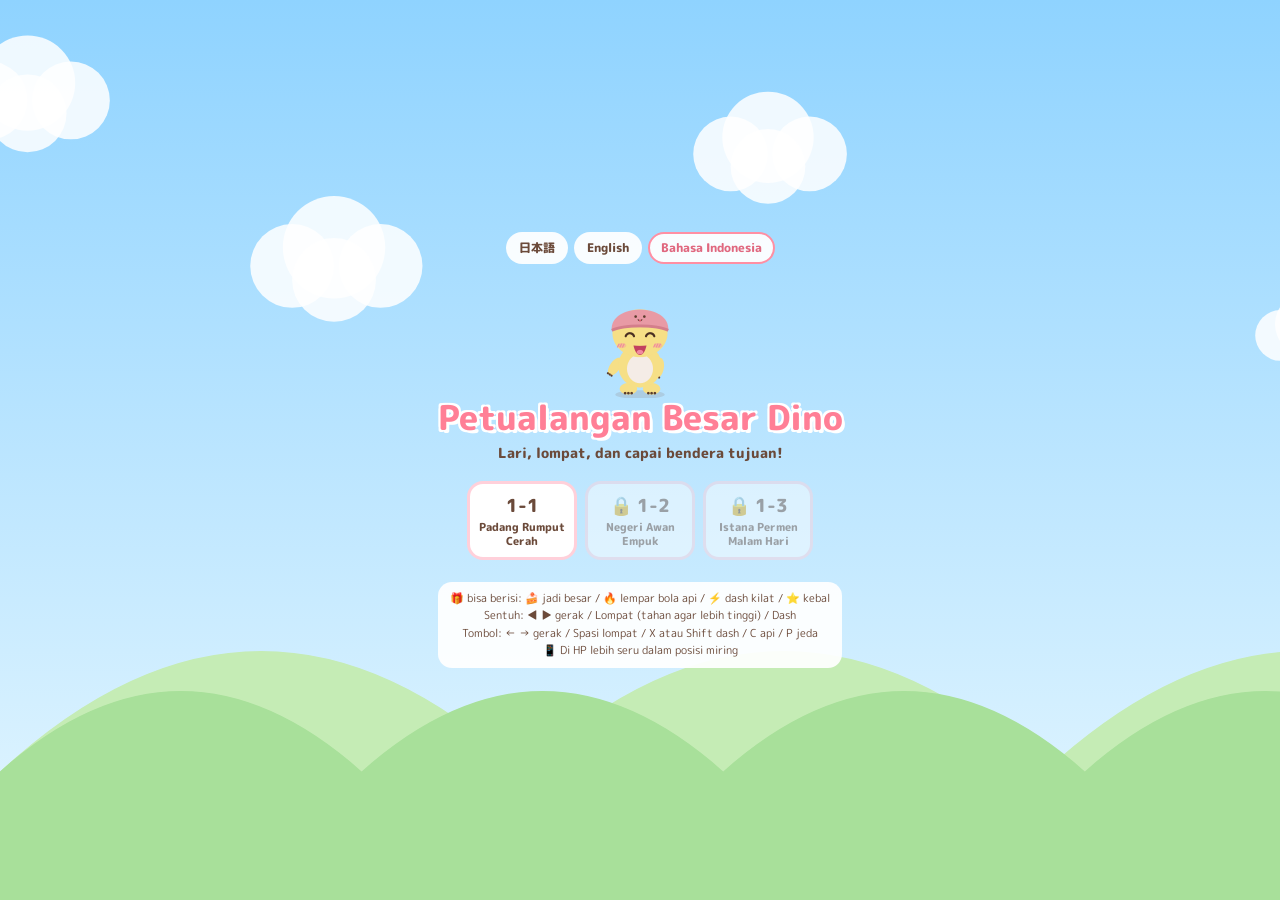
==== commit 3e5d1a05: "Dino: Onigiri boss at the end of course 1-2 (floats, drops cotton clouds, slams down) Co-Authored-By" ====
--- a/dino/index.html
+++ b/dino/index.html
@@ -351,7 +351,8 @@
       items: '🎁 から でるもの：🍰 大きくなる ／ 🔥 ほのおを とばせる ／ ⚡ いなずまダッシュ ／ ⭐ むてき',
       fire: 'ほのお', gotFire: '🔥 ほのおボタン（C キー）で ほのおを とばそう！',
       gotBolt: '⚡ ダッシュボタンを おすと いなずまダッシュ！ 空中でも できるよ',
-      bossIntro: 'ボスの Himawari が あらわれた！ 上から 3回 ふもう！', bossDown: 'まいった〜！', boss: 'ボス',
+      bossIntro: 'ボスの Himawari が あらわれた！ 上から 3回 ふもう！',
+      bossIntro2: 'ボスの Onigiri が あらわれた！ ドスンと おりてきた ときが チャンス！ 3回 ふもう！', bossDown: 'まいった〜！', boss: 'ボス',
       tip: '📱 スマホは よこむきが おすすめ', jump: 'ジャンプ', dash: 'ダッシュ',
       courses: ['ぽかぽか そうげん', 'ふわふわ くものうえ', 'よぞらの おかしの おしろ'],
       lives: n => `のこり ${n}`, clear: 'コース クリア！', next: 'つぎへ', gameover: 'ゲームオーバー',
@@ -365,7 +366,8 @@
       items: '🎁 can hold: 🍰 grow big / 🔥 throw fireballs / ⚡ lightning dash / ⭐ invincible',
       fire: 'Fire', gotFire: '🔥 Press Fire (C key) to throw fireballs!',
       gotBolt: '⚡ Tap Dash for a lightning dash — works in the air too!',
-      bossIntro: 'Boss Himawari appears! Stomp on Himawari 3 times!', bossDown: 'You got me~!', boss: 'Boss',
+      bossIntro: 'Boss Himawari appears! Stomp on Himawari 3 times!',
+      bossIntro2: 'Boss Onigiri appears! Stomp when Onigiri lands with a thud — 3 times!', bossDown: 'You got me~!', boss: 'Boss',
       tip: '📱 Landscape works best on phones', jump: 'Jump', dash: 'Dash',
       courses: ['Sunny Meadow', 'Fluffy Cloud Land', 'Candy Castle at Night'],
       lives: n => `Lives ${n}`, clear: 'Course clear!', next: 'Next', gameover: 'Game over',
@@ -379,7 +381,8 @@
       items: '🎁 bisa berisi: 🍰 jadi besar / 🔥 lempar bola api / ⚡ dash kilat / ⭐ kebal',
       fire: 'Api', gotFire: '🔥 Tekan Api (tombol C) untuk melempar bola api!',
       gotBolt: '⚡ Tekan Dash untuk dash kilat — bisa juga di udara!',
-      bossIntro: 'Bos Himawari muncul! Injak dari atas 3 kali!', bossDown: 'Aku menyerah~!', boss: 'Bos',
+      bossIntro: 'Bos Himawari muncul! Injak dari atas 3 kali!',
+      bossIntro2: 'Bos Onigiri muncul! Injak saat Onigiri jatuh ke tanah — 3 kali!', bossDown: 'Aku menyerah~!', boss: 'Bos',
       tip: '📱 Di HP lebih seru dalam posisi miring', jump: 'Lompat', dash: 'Dash',
       courses: ['Padang Rumput Cerah', 'Negeri Awan Empuk', 'Istana Permen Malam Hari'],
       lives: n => `Nyawa ${n}`, clear: 'Lintasan selesai!', next: 'Lanjut', gameover: 'Permainan berakhir',
@@ -420,7 +423,7 @@
       plat(x, y, w, axis, a, b, speed) { ents.push({ k: 'plat', x, y, w, axis, a, b, speed }); },
       check(x) { ents.push({ k: 'check', x }); },
       pole(x) { ents.push({ k: 'pole', x }); },
-      boss(x, arena) { ents.push({ k: 'boss', x, arena }); },
+      boss(x, arena, kind = 'himawari') { ents.push({ k: 'boss', x, arena, kind }); },
     };
     return B;
   }
@@ -460,7 +463,7 @@
     },
     // 2: ふわふわ くものうえ
     () => {
-      const B = makeBuilder(200);
+      const B = makeBuilder(198);
       B.ground(0, 14); B.row(16, 10, '--');
       B.ground(19, 30); B.enemy('bee', 25, 8); B.berries(21, 9, 3); B.set(27, 8, '?');
       B.plat(31, GROUND, 3, 'x', 31, 37, 55);
@@ -475,10 +478,12 @@
       B.ground(121, 135); B.tower(126, 2); B.enemy('chili', 130); B.enemy('chili', 133);
       B.plat(136, GROUND, 3, 'x', 136, 141, 65);
       B.plat(146, 7, 2, 'y', 3, 9, 40); B.berries(146, 3, 2);
-      B.ground(144, 199); B.row(152, 8, 'b?bTb'); B.enemy('chili', 155); B.enemy('hog', 160); B.enemy('chili', 165);
+      B.ground(144, 197); B.row(152, 8, 'b?bTb'); B.enemy('chili', 155); B.enemy('hog', 160); B.enemy('chili', 165);
+      B.check(166);
       B.stairs(170, 6, 1, 1);
-      B.pole(184);
-      return { ...B, theme: 1, house: 189, start: 3 };
+      // ボスべや（178〜197）：Onigiri
+      B.boss(190, 178, 'onigiri');
+      return { ...B, theme: 1, house: null, start: 3 };
     },
     // 3: よぞらの おかしの おしろ
     () => {
@@ -521,7 +526,7 @@
   };
 
   let C = null, P = null;
-  let boss = null;
+  let boss = null, puffs = [];   // puffs: Onigiri の わたぐも
   let enemies = [], items = [], berries = [], plats = [], checks = [], pole = null;
   let particles = [], popups = [], bumps = {}, shots = [];
   let carry = null;   // つぎのコースへ もちこす パワー
@@ -544,7 +549,7 @@
     courseIdx = i;
     C = COURSES[i]();
     C.theme = THEMES[C.theme];
-    enemies = []; items = []; berries = []; plats = []; checks = []; pole = null; boss = null;
+    enemies = []; items = []; berries = []; plats = []; checks = []; pole = null; boss = null; puffs = [];
     particles = []; popups = []; bumps = {}; shots = [];
     for (const e of C.ents) {
       if (ENEMY[e.k]) {
@@ -561,8 +566,13 @@
         p.prevX = p.x; p.prevY = p.y;
         plats.push(p);
       } else if (e.k === 'check') checks.push({ x: e.x * TS, col: e.x, reached: checkpointCol === e.x });
-      else if (e.k === 'boss') boss = { x: e.x * TS, y: GROUND * TS - 58, w: 50, h: 58, vx: 0, vy: 0, hp: 3, state: 'wait', t: 0,
-                                         face: -1, inv: 0, arenaL: e.arena * TS, fight: false };
+      else if (e.k === 'boss') {
+        const oni = e.kind === 'onigiri';
+        const w = oni ? 48 : 50, hh = oni ? 54 : 58;
+        boss = { kind: e.kind, name: oni ? 'Onigiri' : 'Himawari', x: e.x * TS, y: GROUND * TS - hh, w, h: hh, vx: 0, vy: 0, hp: 3,
+                 state: 'wait', t: 0, face: -1, inv: 0, arenaL: e.arena * TS, fight: false, puffT: 1 };
+        if (oni) { boss.hoverY = GROUND * TS - hh - 5 * TS; boss.y = boss.hoverY - 260; }
+      }
       else if (e.k === 'pole') pole = { x: e.x * TS + TS / 2, top: (GROUND - 10) * TS, bottom: GROUND * TS, flagY: (GROUND - 10) * TS + 6 };
     }
     const col = checkpointCol !== null ? checkpointCol : C.start;
@@ -977,13 +987,121 @@
     const toP = Math.sign(P.x + P.w / 2 - (b.x + b.w / 2)) || 1;
     const rage = 3 - b.hp;           // ふまれるほど はやくなる
     const go = (st) => { b.state = st; b.t = 0; b.next = 1.1 + Math.random() * 1.1; };
+    if (b.state === 'wait') {
+      if (state === 'play' && P.x > b.arenaL + 2 * TS) {
+        b.fight = true; go('intro');
+        toast(b.kind === 'onigiri' ? T().bossIntro2 : T().bossIntro); sfx.boss();
+      }
+      if (b.kind === 'onigiri') return;    // 空の上で まっている
+    }
+    if (b.kind === 'onigiri') aiOnigiri(b, h, toP, rage, go);
+    else aiHimawari(b, h, toP, rage, go);
+    updatePuffs(h);
+    if (!b.fight || b.state === 'down' || state !== 'play') return;
+
+    // Dino との あたり
+    if (!overlap(P, b)) return;
+    if (P.vy > 0 && P.prevBottom <= b.y + 16) {
+      if (b.inv > 0) { P.vy = -420; return; }
+      b.hp--; b.inv = 1.1;
+      P.vy = input.jump ? -640 : -520; P.y = b.y - P.h;
+      score += 1000; popup(b.x + b.w / 2, b.y - 10, '1000', '#f0a020');
+      for (let i = 0; i < 12; i++) particles.push({ x: b.x + b.w / 2, y: b.y, vx: (Math.random() - 0.5) * 300, vy: -Math.random() * 300, life: 0.7, col: i % 2 ? '#ffe066' : '#ff8fa3', r: 3, star: true });
+      sfx.stomp(); sfx.bossHit();
+      if (b.hp <= 0) {
+        go('down');
+        score += 5000; puffs = [];
+        state = 'goal'; P.goalPhase = 'boss'; P.goalT = 0; P.star = 0; P.boltT = 0;
+      } else go('hurt');
+      updateHud();
+    } else if (P.boltT > 0) {          // ダッシュは はじかれるだけ
+      P.boltT = 0; P.vx = -toP * 250;
+    } else if (!['hurt', 'dizzy', 'land', 'intro'].includes(b.state) && b.inv <= 0) {
+      hurt();
+      if (P.inv > 0) P.vx = -toP * 200;   // すこし はじかれる
+    }
+  }
+
+  // Onigiri：空に うかんで わたぐもを おとす → ねらって ドスン → しばらく つかれて うごけない
+  function aiOnigiri(b, h, toP, rage, go) {
+    const groundY = GROUND * TS - b.h;
+    const arenaR = C.len * TS - b.w;
+    const px = P.x + P.w / 2, bx = b.x + b.w / 2;
     switch (b.state) {
-      case 'wait':
-        if (state === 'play' && P.x > b.arenaL + 2 * TS) {
-          b.fight = true; go('intro');
-          toast(T().bossIntro); sfx.boss();
+      case 'intro':                     // そらから ふわっと おりてくる
+        b.y += (b.hoverY - b.y) * Math.min(1, h * 2.5);
+        b.face = toP;
+        if (b.t > 1.6) go('float');
+        break;
+      case 'float': {
+        b.x += b.face * (60 + rage * 25) * h;
+        if (b.x < b.arenaL + 8) { b.x = b.arenaL + 8; b.face = 1; }
+        if (b.x > arenaR - 8) { b.x = arenaR - 8; b.face = -1; }
+        b.y = b.hoverY + Math.sin(b.t * 3) * 10;
+        b.puffT -= h;
+        if (b.puffT <= 0) {
+          b.puffT = 1.5 - rage * 0.35;
+          puffs.push({ x: bx - 10, y: b.y + b.h - 4, w: 20, h: 16, vy: 60, t: 0, sx: bx - 10 });
+          sfx.pop();
+        }
+        if (b.t > 2.6 + Math.random() * 0.02 - rage * 0.4) go('aim');
+        break;
+      }
+      case 'aim': {                     // Dino の 上へ いそいで いどう
+        const d = px - bx;
+        b.x += Math.max(-220, Math.min(220, d * 4)) * h;
+        b.x = Math.max(b.arenaL + 8, Math.min(arenaR - 8, b.x));
+        b.face = Math.sign(d) || b.face;
+        b.y = b.hoverY + Math.sin(b.t * 30) * (b.t > 0.5 ? 3 : 0);
+        if (b.t > 0.85 - rage * 0.12) { b.vy = 0; go('slam'); }
+        break;
+      }
+      case 'slam':
+        b.vy += 2600 * h;
+        b.y += b.vy * h;
+        if (b.y >= groundY) {
+          b.y = groundY; b.vy = 0; go('land');
+          sfx.brick();
+          for (let i = 0; i < 12; i++) particles.push({ x: bx + (Math.random() - 0.5) * 50, y: groundY + b.h, vx: (Math.random() - 0.5) * 260, vy: -Math.random() * 160, life: 0.6, col: '#ffffff', r: 4 });
         }
         break;
+      case 'land':                      // つかれて ひとやすみ → チャンス！
+        if (b.t > 1.6 - rage * 0.25) go('rise');
+        break;
+      case 'rise':
+        b.y -= 110 * h;
+        if (b.y <= b.hoverY) { b.y = b.hoverY; go('float'); b.t = 0.8; }
+        break;
+      case 'hurt':                      // ふまれたら 空へ にげる
+        b.y = Math.max(b.hoverY, b.y - 300 * h);
+        if (b.t > 0.9) { go('float'); b.t = 1.4; }
+        break;
+      case 'down':
+        b.y = Math.min(groundY, b.y + 140 * h);
+        break;
+    }
+  }
+
+  function updatePuffs(h) {
+    for (let i = puffs.length - 1; i >= 0; i--) {
+      const f = puffs[i];
+      f.t += h; f.y += f.vy * h; f.x = f.sx + Math.sin(f.t * 3) * 14;
+      let gone = f.y + f.h >= GROUND * TS;
+      if (!gone && state === 'play' && overlap(P, f)) {
+        gone = true;
+        if (P.star <= 0 && P.boltT <= 0) hurt();
+      }
+      for (const s2 of shots) if (!gone && overlap(s2, f)) gone = true;   // ほのおで けせる
+      if (gone) {
+        for (let k = 0; k < 6; k++) particles.push({ x: f.x + 10, y: f.y + 8, vx: (Math.random() - 0.5) * 100, vy: -Math.random() * 80, life: 0.4, col: '#ffffff', r: 3 });
+        puffs.splice(i, 1);
+      }
+    }
+  }
+
+  // Himawari：あるく・ジャンプ・とっしん（かべに ぶつかると ふらふら）
+  function aiHimawari(b, h, toP, rage, go) {
+    switch (b.state) {
       case 'intro': b.vx = 0; b.face = toP; if (b.t > 1.4) go('wind'); break;     // さいしょは とっしん
       case 'walk':
         b.vx = b.face * (70 + rage * 30);
@@ -1009,29 +1127,6 @@
         go('dizzy'); b.face = -b.face; sfx.brick();
         for (let i = 0; i < 6; i++) particles.push({ x: b.x + (r.hitX > 0 ? b.w : 0), y: b.y + 20, vx: -r.hitX * Math.random() * 150, vy: -Math.random() * 200, life: 0.6, col: '#ffe066', r: 3, star: true });
       } else b.face = -r.hitX;
-    }
-    if (!b.fight || b.state === 'down' || state !== 'play') return;
-
-    // Dino との あたり
-    if (!overlap(P, b)) return;
-    if (P.vy > 0 && P.prevBottom <= b.y + 16) {
-      if (b.inv > 0) { P.vy = -420; return; }
-      b.hp--; b.inv = 1.1;
-      P.vy = input.jump ? -640 : -520; P.y = b.y - P.h;
-      score += 1000; popup(b.x + b.w / 2, b.y - 10, '1000', '#f0a020');
-      for (let i = 0; i < 12; i++) particles.push({ x: b.x + b.w / 2, y: b.y, vx: (Math.random() - 0.5) * 300, vy: -Math.random() * 300, life: 0.7, col: i % 2 ? '#ffe066' : '#ff8fa3', r: 3, star: true });
-      sfx.stomp(); sfx.bossHit();
-      if (b.hp <= 0) {
-        go('down');
-        score += 5000;
-        state = 'goal'; P.goalPhase = 'boss'; P.goalT = 0; P.star = 0; P.boltT = 0;
-      } else go('hurt');
-      updateHud();
-    } else if (P.boltT > 0) {          // ダッシュは はじかれるだけ
-      P.boltT = 0; P.vx = -toP * 250;
-    } else if (b.state !== 'hurt' && b.state !== 'dizzy' && b.inv <= 0) {
-      hurt();
-      if (P.inv > 0) P.vx = -toP * 200;   // すこし はじかれる
     }
   }
 
@@ -1410,6 +1505,7 @@
     const b = boss;
     if (!b) return;
     if (b.inv > 0 && b.state !== 'down' && Math.floor(b.inv * 14) % 2 === 0) return;
+    if (b.kind === 'onigiri') { drawOnigiriBoss(b, t); return; }
     const s = 0.5;
     let x = b.x + b.w / 2 - camX, y = b.y + b.h + offY;
     if (b.state === 'wind') x += Math.sin(t * 60) * 2;
@@ -1437,6 +1533,46 @@
     }
   }
 
+  function drawOnigiriBoss(b, t) {
+    const s = 0.48;
+    let x = b.x + b.w / 2 - camX;
+    const y = b.y + b.h + offY;
+    const ground = GROUND * TS + offY;
+    // 地面の かげ（どこに おちてくるか わかる）
+    if (b.y + b.h < GROUND * TS - 4 && b.state !== 'wait') {
+      const k = Math.max(0.3, 1 - (GROUND * TS - b.y - b.h) / 300);
+      ctx.fillStyle = `rgba(120,90,130,${b.state === 'aim' ? 0.45 : 0.25})`;
+      ctx.beginPath(); ctx.ellipse(x, ground - 2, 26 * k, 6 * k, 0, 0, Math.PI * 2); ctx.fill();
+    }
+    if (b.state === 'aim' && b.t > 0.5) x += Math.sin(t * 60) * 2;
+    ctx.save();
+    ctx.translate(x, y);
+    ctx.scale(b.face, 1);
+    if (b.state === 'land') ctx.scale(1.12, 0.88);
+    if (b.state === 'aim') { ctx.shadowColor = '#ff8fa3'; ctx.shadowBlur = 14; }
+    let mood = 'normal';
+    if (b.state === 'aim' || b.state === 'slam') mood = 'fever';
+    if (b.state === 'land' || b.state === 'hurt') mood = 'ouch';
+    if (b.state === 'down') mood = b.t > 0.8 ? 'happy' : 'ouch';
+    if (b.state === 'intro') mood = 'happy';
+    const flying = ['intro', 'float', 'aim', 'rise', 'hurt'].includes(b.state);
+    // ふわふわ ういている ときは うでを パタパタ
+    drawChar(ctx, 'moko', 0, -66 * s, s, t * 1.4, mood, flying || (b.state === 'down' && b.t > 0.8) ? 1 : 0);
+    ctx.restore();
+    if (b.state === 'land' || (b.state === 'down' && b.t < 0.8)) {
+      ctx.fillStyle = '#ffe066';
+      for (let i = 0; i < 3; i++) { const a = t * 5 + i * 2.1; star(ctx, x + Math.cos(a) * 26, y - 62 + Math.sin(a) * 7, 5); }
+    }
+    // わたぐも
+    for (const f of puffs) {
+      const fx = f.x - camX, fy = f.y + offY;
+      ctx.fillStyle = '#ffffff';
+      ctx.beginPath(); ctx.arc(fx + 6, fy + 9, 7, 0, Math.PI * 2); ctx.arc(fx + 14, fy + 7, 8, 0, Math.PI * 2); ctx.arc(fx + 10, fy + 12, 7, 0, Math.PI * 2); ctx.fill();
+      ctx.fillStyle = '#7a6a8a';
+      ctx.beginPath(); ctx.arc(fx + 7.5, fy + 9, 1.3, 0, Math.PI * 2); ctx.arc(fx + 12.5, fy + 9, 1.3, 0, Math.PI * 2); ctx.fill();
+    }
+  }
+
   function drawBossBar() {
     const b = boss;
     if (!b || !b.fight || b.state === 'down') return;
@@ -1444,7 +1580,7 @@
     ctx.fillStyle = 'rgba(255,255,255,0.85)';
     roundRect(ctx, cx - 92, y - 16, 184, 32, 16); ctx.fill();
     ctx.fillStyle = '#6b4a3a'; ctx.font = '800 13px "M PLUS Rounded 1c", sans-serif'; ctx.textAlign = 'left'; ctx.textBaseline = 'middle';
-    ctx.fillText(`${T().boss} Himawari`, cx - 80, y + 1);
+    ctx.fillText(`${T().boss} ${b.name}`, cx - 80, y + 1);
     for (let i = 0; i < 3; i++) {
       ctx.fillStyle = i < b.hp ? '#ff5c7a' : 'rgba(107,74,58,0.2)';
       heart(cx + 34 + i * 18, y + 1, 6);
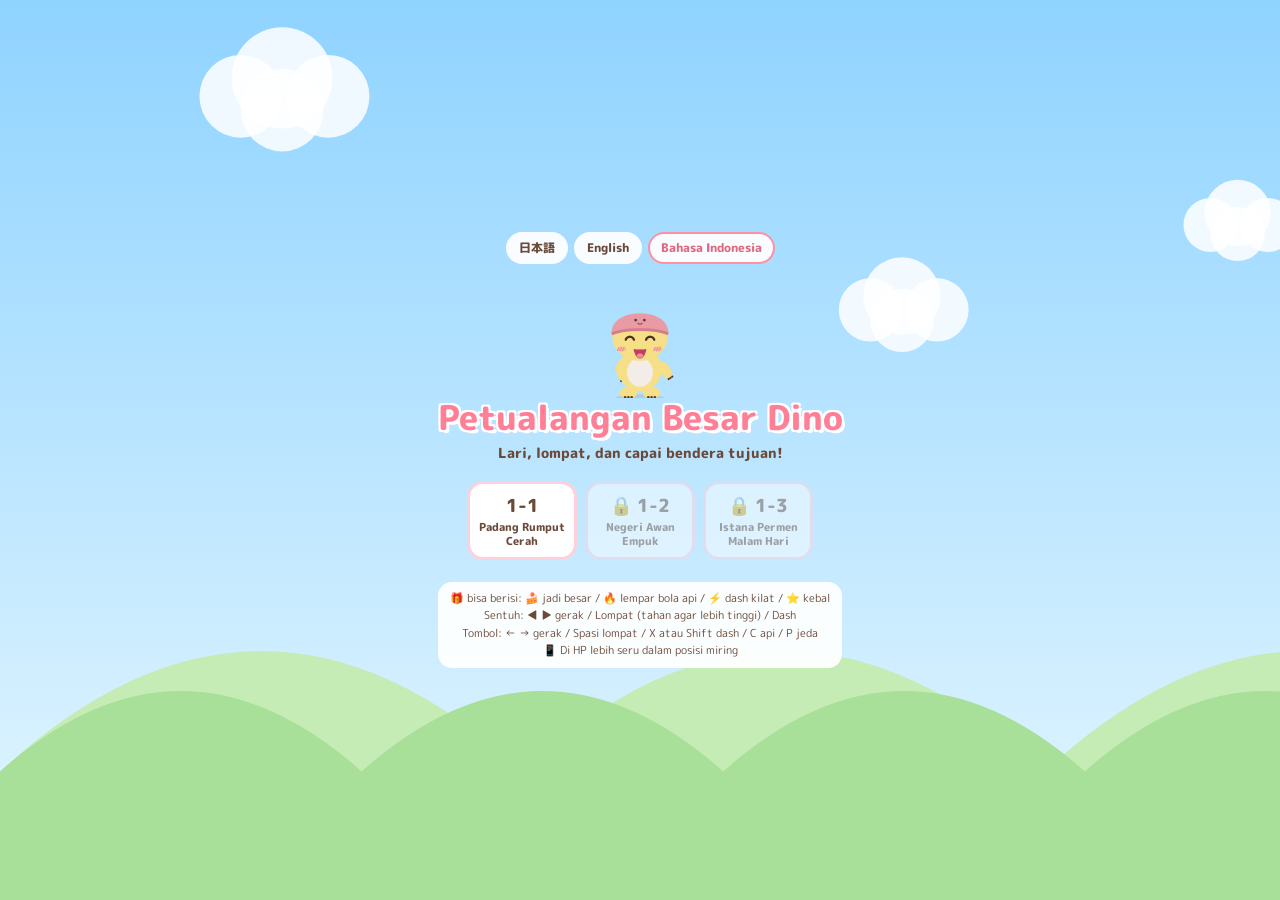
==== commit 3d5026f5: "Dino: Mini Dino boss at the end of course 1-3; fairer stomp check for bosses Co-Authored-By: Claude " ====
--- a/dino/index.html
+++ b/dino/index.html
@@ -352,6 +352,7 @@
       fire: 'ほのお', gotFire: '🔥 ほのおボタン（C キー）で ほのおを とばそう！',
       gotBolt: '⚡ ダッシュボタンを おすと いなずまダッシュ！ 空中でも できるよ',
       bossIntro: 'ボスの Himawari が あらわれた！ 上から 3回 ふもう！',
+      bossIntro3: 'ボスの ちびDino が あらわれた！ つかれて すわったら チャンス！ 3回 ふもう！', miniName: 'ちびDino',
       bossIntro2: 'ボスの Onigiri が あらわれた！ ドスンと おりてきた ときが チャンス！ 3回 ふもう！', bossDown: 'まいった〜！', boss: 'ボス',
       tip: '📱 スマホは よこむきが おすすめ', jump: 'ジャンプ', dash: 'ダッシュ',
       courses: ['ぽかぽか そうげん', 'ふわふわ くものうえ', 'よぞらの おかしの おしろ'],
@@ -367,6 +368,7 @@
       fire: 'Fire', gotFire: '🔥 Press Fire (C key) to throw fireballs!',
       gotBolt: '⚡ Tap Dash for a lightning dash — works in the air too!',
       bossIntro: 'Boss Himawari appears! Stomp on Himawari 3 times!',
+      bossIntro3: 'Boss Mini Dino appears! When Mini Dino sits down tired, stomp — 3 times!', miniName: 'Mini Dino',
       bossIntro2: 'Boss Onigiri appears! Stomp when Onigiri lands with a thud — 3 times!', bossDown: 'You got me~!', boss: 'Boss',
       tip: '📱 Landscape works best on phones', jump: 'Jump', dash: 'Dash',
       courses: ['Sunny Meadow', 'Fluffy Cloud Land', 'Candy Castle at Night'],
@@ -382,6 +384,7 @@
       fire: 'Api', gotFire: '🔥 Tekan Api (tombol C) untuk melempar bola api!',
       gotBolt: '⚡ Tekan Dash untuk dash kilat — bisa juga di udara!',
       bossIntro: 'Bos Himawari muncul! Injak dari atas 3 kali!',
+      bossIntro3: 'Bos Dino Kecil muncul! Saat Dino Kecil duduk kelelahan, injak — 3 kali!', miniName: 'Dino Kecil',
       bossIntro2: 'Bos Onigiri muncul! Injak saat Onigiri jatuh ke tanah — 3 kali!', bossDown: 'Aku menyerah~!', boss: 'Bos',
       tip: '📱 Di HP lebih seru dalam posisi miring', jump: 'Lompat', dash: 'Dash',
       courses: ['Padang Rumput Cerah', 'Negeri Awan Empuk', 'Istana Permen Malam Hari'],
@@ -487,7 +490,7 @@
     },
     // 3: よぞらの おかしの おしろ
     () => {
-      const B = makeBuilder(200);
+      const B = makeBuilder(198);
       B.ground(0, 20); B.row(10, 8, '?b?'); B.enemy('hog', 15);
       B.ground(21, 45); B.row(23, GROUND - 1, '^^^'); B.berries(23, 8, 3);
       B.tower(30, 2); B.enemy('hog', 34); B.tower(38, 2); B.enemy('chili', 42);
@@ -499,14 +502,17 @@
       B.row(86, 8, 'bbbSbbb');
       B.row(92, GROUND - 1, '^^^^'); B.row(93, 9, '=='); B.berries(93, 7, 2);
       B.plat(101, GROUND, 3, 'x', 101, 106, 60);
-      B.ground(109, 199);
+      B.ground(109, 197);
       B.enemy('hog', 115); B.enemy('chili', 118); B.enemy('chili', 120); B.enemy('bee', 125, 8);
       B.row(128, 8, 'bTbPb'); B.row(130, 4, '?');
       B.row(136, GROUND - 1, '^^'); B.row(140, GROUND - 1, '^^'); B.berries(136, 8, 2); B.berries(140, 8, 2);
       B.tower(146, 3); B.enemy('hog', 150); B.tower(154, 3); B.enemy('chili', 158); B.enemy('bee', 162, 7);
+      B.check(165);
       B.stairs(170, 8, 1, 1);
-      B.pole(186);
-      return { ...B, theme: 2, house: 191, start: 3 };
+      // ボスべや（181〜197）：ちびDino。とびのれる ブロックが 2つ
+      B.row(185, 9, '==='); B.row(192, 9, '===');
+      B.boss(189, 181, 'mini');
+      return { ...B, theme: 2, house: null, start: 3 };
     },
   ];
 
@@ -567,9 +573,9 @@
         plats.push(p);
       } else if (e.k === 'check') checks.push({ x: e.x * TS, col: e.x, reached: checkpointCol === e.x });
       else if (e.k === 'boss') {
-        const oni = e.kind === 'onigiri';
-        const w = oni ? 48 : 50, hh = oni ? 54 : 58;
-        boss = { kind: e.kind, name: oni ? 'Onigiri' : 'Himawari', x: e.x * TS, y: GROUND * TS - hh, w, h: hh, vx: 0, vy: 0, hp: 3,
+        const oni = e.kind === 'onigiri', mini = e.kind === 'mini';
+        const w = oni ? 48 : mini ? 22 : 50, hh = oni ? 54 : mini ? 30 : 58;
+        boss = { kind: e.kind, name: oni ? 'Onigiri' : mini ? 'mini' : 'Himawari', x: e.x * TS, y: GROUND * TS - hh, w, h: hh, vx: 0, vy: 0, hp: 3,
                  state: 'wait', t: 0, face: -1, inv: 0, arenaL: e.arena * TS, fight: false, puffT: 1 };
         if (oni) { boss.hoverY = GROUND * TS - hh - 5 * TS; boss.y = boss.hoverY - 260; }
       }
@@ -990,18 +996,21 @@
     if (b.state === 'wait') {
       if (state === 'play' && P.x > b.arenaL + 2 * TS) {
         b.fight = true; go('intro');
-        toast(b.kind === 'onigiri' ? T().bossIntro2 : T().bossIntro); sfx.boss();
+        toast(b.kind === 'onigiri' ? T().bossIntro2 : b.kind === 'mini' ? T().bossIntro3 : T().bossIntro); sfx.boss();
       }
       if (b.kind === 'onigiri') return;    // 空の上で まっている
     }
     if (b.kind === 'onigiri') aiOnigiri(b, h, toP, rage, go);
+    else if (b.kind === 'mini') aiMini(b, h, toP, rage, go);
     else aiHimawari(b, h, toP, rage, go);
     updatePuffs(h);
     if (!b.fight || b.state === 'down' || state !== 'play') return;
 
     // Dino との あたり
     if (!overlap(P, b)) return;
-    if (P.vy > 0 && P.prevBottom <= b.y + 16) {
+    // 上から ふんだ（ボスが 下から ぶつかってきても Dino が 上なら ふんだことに する）
+    const above = P.y + P.h <= b.y + 12;    // Dino の 足が ボスの あたまの 上
+    if ((P.vy > 0 && P.prevBottom <= b.y + 16) || (above && (b.vy < 0 || P.vy >= 0))) {
       if (b.inv > 0) { P.vy = -420; return; }
       b.hp--; b.inv = 1.1;
       P.vy = input.jump ? -640 : -520; P.y = b.y - P.h;
@@ -1014,9 +1023,10 @@
         state = 'goal'; P.goalPhase = 'boss'; P.goalT = 0; P.star = 0; P.boltT = 0;
       } else go('hurt');
       updateHud();
+    } else if (above) {                // 上に いるときは いたくない
     } else if (P.boltT > 0) {          // ダッシュは はじかれるだけ
       P.boltT = 0; P.vx = -toP * 250;
-    } else if (!['hurt', 'dizzy', 'land', 'intro'].includes(b.state) && b.inv <= 0) {
+    } else if (!['hurt', 'dizzy', 'land', 'intro', 'tired'].includes(b.state) && b.inv <= 0) {
       hurt();
       if (P.inv > 0) P.vx = -toP * 200;   // すこし はじかれる
     }
@@ -1082,18 +1092,71 @@
     }
   }
 
+  // ちびDino：はしりまわる・ぴょんぴょん・ほのお → つかれて すわる（チャンス）
+  function aiMini(b, h, toP, rage, go) {
+    switch (b.state) {
+      case 'intro':
+        b.vx = 0; b.face = toP;
+        if (b.ground && b.t < 1.1) b.vy = -300;     // うれしくて ぴょんぴょん
+        if (b.t > 1.3) go('run');
+        break;
+      case 'run':
+        b.vx = b.face * (150 + rage * 35);
+        if (b.ground && Math.random() < 0.012) b.vy = -520;
+        if (b.t > (b.next || 1.6)) { b.hops = 0; go(Math.random() < 0.5 ? 'hop' : 'fire'); }
+        break;
+      case 'hop':
+        if (b.ground && b.t > 0.15) {
+          if (b.hops >= 3 + (rage > 1 ? 1 : 0)) { go('tired'); break; }
+          b.hops++; b.face = toP; b.vy = -560; b.vx = b.face * (140 + rage * 30); b.t = 0;
+          sfx.jump();
+        }
+        break;
+      case 'fire': {
+        b.vx = 0; b.face = toP;
+        const shotsN = 2 + rage;
+        const k = Math.floor(b.t / 0.35);
+        if (k >= 1 && k <= shotsN && (b.fired || 0) < k) {
+          b.fired = k;
+          puffs.push({ kind: 'fire', x: b.x + b.w / 2 + b.face * 10 - 5, y: b.y + 8, w: 10, h: 10, vx: b.face * (170 + rage * 30), vy: -120, t: 0 });
+          sfx.fire();
+        }
+        if (b.t > 0.35 * (shotsN + 1) + 0.2) { b.fired = 0; go('tired'); }
+        break;
+      }
+      case 'tired': b.vx = 0; if (b.t > 2.0 - rage * 0.2) { b.face = toP; go('run'); } break;
+      case 'hurt': b.vx = -toP * 260; b.face = -toP; if (b.t > 0.7) { b.face = toP; go('run'); } break;
+      case 'down': b.vx = 0; break;
+    }
+    b.vy = Math.min(MAX_FALL, b.vy + G * h);
+    const r = moveBody(b, b.vx * h, b.vy * h);
+    b.ground = r.down;
+    if (r.down) b.vy = 0;
+    if (b.x < b.arenaL) { b.x = b.arenaL; r.hitX = -1; }
+    if (r.hitX && b.state === 'run') b.face = -r.hitX;
+  }
+
   function updatePuffs(h) {
     for (let i = puffs.length - 1; i >= 0; i--) {
       const f = puffs[i];
-      f.t += h; f.y += f.vy * h; f.x = f.sx + Math.sin(f.t * 3) * 14;
-      let gone = f.y + f.h >= GROUND * TS;
+      f.t += h;
+      let gone;
+      if (f.kind === 'fire') {          // ちびDino の ほのお（はねる）
+        f.vy = Math.min(600, f.vy + 1500 * h);
+        const r = moveBody(f, f.vx * h, f.vy * h);
+        if (r.down) f.vy = -330;
+        gone = r.hitX || f.t > 3 || f.x < boss.arenaL - 20;
+      } else {
+        f.y += f.vy * h; f.x = f.sx + Math.sin(f.t * 3) * 14;
+        gone = f.y + f.h >= GROUND * TS;
+      }
       if (!gone && state === 'play' && overlap(P, f)) {
         gone = true;
         if (P.star <= 0 && P.boltT <= 0) hurt();
       }
       for (const s2 of shots) if (!gone && overlap(s2, f)) gone = true;   // ほのおで けせる
       if (gone) {
-        for (let k = 0; k < 6; k++) particles.push({ x: f.x + 10, y: f.y + 8, vx: (Math.random() - 0.5) * 100, vy: -Math.random() * 80, life: 0.4, col: '#ffffff', r: 3 });
+        for (let k = 0; k < 6; k++) particles.push({ x: f.x + f.w / 2, y: f.y + f.h / 2, vx: (Math.random() - 0.5) * 100, vy: -Math.random() * 80, life: 0.4, col: f.kind === 'fire' ? '#c89cff' : '#ffffff', r: 3 });
         puffs.splice(i, 1);
       }
     }
@@ -1505,7 +1568,9 @@
     const b = boss;
     if (!b) return;
     if (b.inv > 0 && b.state !== 'down' && Math.floor(b.inv * 14) % 2 === 0) return;
+    drawBossShots(t);
     if (b.kind === 'onigiri') { drawOnigiriBoss(b, t); return; }
+    if (b.kind === 'mini') { drawMiniBoss(b, t); return; }
     const s = 0.5;
     let x = b.x + b.w / 2 - camX, y = b.y + b.h + offY;
     if (b.state === 'wind') x += Math.sin(t * 60) * 2;
@@ -1563,13 +1628,60 @@
       ctx.fillStyle = '#ffe066';
       for (let i = 0; i < 3; i++) { const a = t * 5 + i * 2.1; star(ctx, x + Math.cos(a) * 26, y - 62 + Math.sin(a) * 7, 5); }
     }
-    // わたぐも
+  }
+
+  function drawBossShots(t) {
     for (const f of puffs) {
       const fx = f.x - camX, fy = f.y + offY;
+      if (f.kind === 'fire') {          // むらさきの ほのお
+        ctx.save(); ctx.translate(fx + 5, fy + 5); ctx.rotate(f.t * 18);
+        ctx.fillStyle = '#9b6cff'; ctx.beginPath(); ctx.arc(0, 0, 6, 0, Math.PI * 2); ctx.fill();
+        ctx.fillStyle = '#e3d1ff'; ctx.beginPath(); ctx.arc(1.5, -1.5, 3, 0, Math.PI * 2); ctx.fill();
+        ctx.restore();
+        continue;
+      }
       ctx.fillStyle = '#ffffff';
       ctx.beginPath(); ctx.arc(fx + 6, fy + 9, 7, 0, Math.PI * 2); ctx.arc(fx + 14, fy + 7, 8, 0, Math.PI * 2); ctx.arc(fx + 10, fy + 12, 7, 0, Math.PI * 2); ctx.fill();
       ctx.fillStyle = '#7a6a8a';
       ctx.beginPath(); ctx.arc(fx + 7.5, fy + 9, 1.3, 0, Math.PI * 2); ctx.arc(fx + 12.5, fy + 9, 1.3, 0, Math.PI * 2); ctx.fill();
+    }
+  }
+
+  function drawMiniBoss(b, t) {
+    const s = 0.29;
+    const x = b.x + b.w / 2 - camX, y = b.y + b.h + offY;
+    ctx.save();
+    ctx.translate(x, y);
+    ctx.scale(b.face, 1);
+    if (b.state === 'tired') ctx.scale(1.08, 0.9);
+    if (b.state === 'run' && b.ground) ctx.rotate(0.12);
+    if (b.state === 'fire') { ctx.shadowColor = '#9b6cff'; ctx.shadowBlur = 12; }
+    let mood = 'normal';
+    if (b.state === 'run' || b.state === 'hop' || b.state === 'intro') mood = 'happy';
+    if (b.state === 'fire') mood = 'fever';
+    if (b.state === 'tired' || b.state === 'hurt') mood = 'ouch';
+    if (b.state === 'down') mood = b.t > 0.8 ? 'happy' : 'ouch';
+    const run = b.state === 'run' && b.ground;
+    const bob = run ? -Math.abs(Math.sin(t * 18)) * 2 : 0;
+    // むらさきの ぼうしで Dino と みわける
+    const hat = COL.pinkHat, hatD = COL.pinkHatDark;
+    COL.pinkHat = '#a77bdc'; COL.pinkHatDark = '#7d55b5';
+    drawChar(ctx, 'pink', 0, -66 * s + bob, s, t * (run ? 2 : 1), mood, run || b.state === 'hop' || (b.state === 'down' && b.t > 0.8) ? 1 : 0);
+    COL.pinkHat = hat; COL.pinkHatDark = hatD;
+    // おうかん
+    const cy = -128 * s + bob - 4;
+    ctx.fillStyle = '#ffd23f'; ctx.strokeStyle = '#d99a00'; ctx.lineWidth = 1;
+    ctx.beginPath();
+    ctx.moveTo(-8, cy + 6); ctx.lineTo(-8, cy - 2); ctx.lineTo(-4, cy + 2); ctx.lineTo(0, cy - 5); ctx.lineTo(4, cy + 2); ctx.lineTo(8, cy - 2); ctx.lineTo(8, cy + 6); ctx.closePath();
+    ctx.fill(); ctx.stroke();
+    ctx.fillStyle = '#ff5c7a'; ctx.beginPath(); ctx.arc(0, cy + 2, 1.5, 0, Math.PI * 2); ctx.fill();
+    ctx.restore();
+    // つかれた あせ と 星
+    if (b.state === 'tired' || (b.state === 'down' && b.t < 0.8)) {
+      ctx.fillStyle = '#ffe066';
+      for (let i = 0; i < 3; i++) { const a = t * 5 + i * 2.1; star(ctx, x + Math.cos(a) * 16, y - 42 + Math.sin(a) * 5, 4); }
+      ctx.fillStyle = '#8fd3ff';
+      ctx.beginPath(); ctx.ellipse(x + 12, y - 30 + (t * 20) % 8, 2, 3, 0, 0, Math.PI * 2); ctx.fill();
     }
   }
 
@@ -1580,7 +1692,7 @@
     ctx.fillStyle = 'rgba(255,255,255,0.85)';
     roundRect(ctx, cx - 92, y - 16, 184, 32, 16); ctx.fill();
     ctx.fillStyle = '#6b4a3a'; ctx.font = '800 13px "M PLUS Rounded 1c", sans-serif'; ctx.textAlign = 'left'; ctx.textBaseline = 'middle';
-    ctx.fillText(`${T().boss} ${b.name}`, cx - 80, y + 1);
+    ctx.fillText(`${T().boss} ${b.kind === 'mini' ? T().miniName : b.name}`, cx - 80, y + 1);
     for (let i = 0; i < 3; i++) {
       ctx.fillStyle = i < b.hp ? '#ff5c7a' : 'rgba(107,74,58,0.2)';
       heart(cx + 34 + i * 18, y + 1, 6);
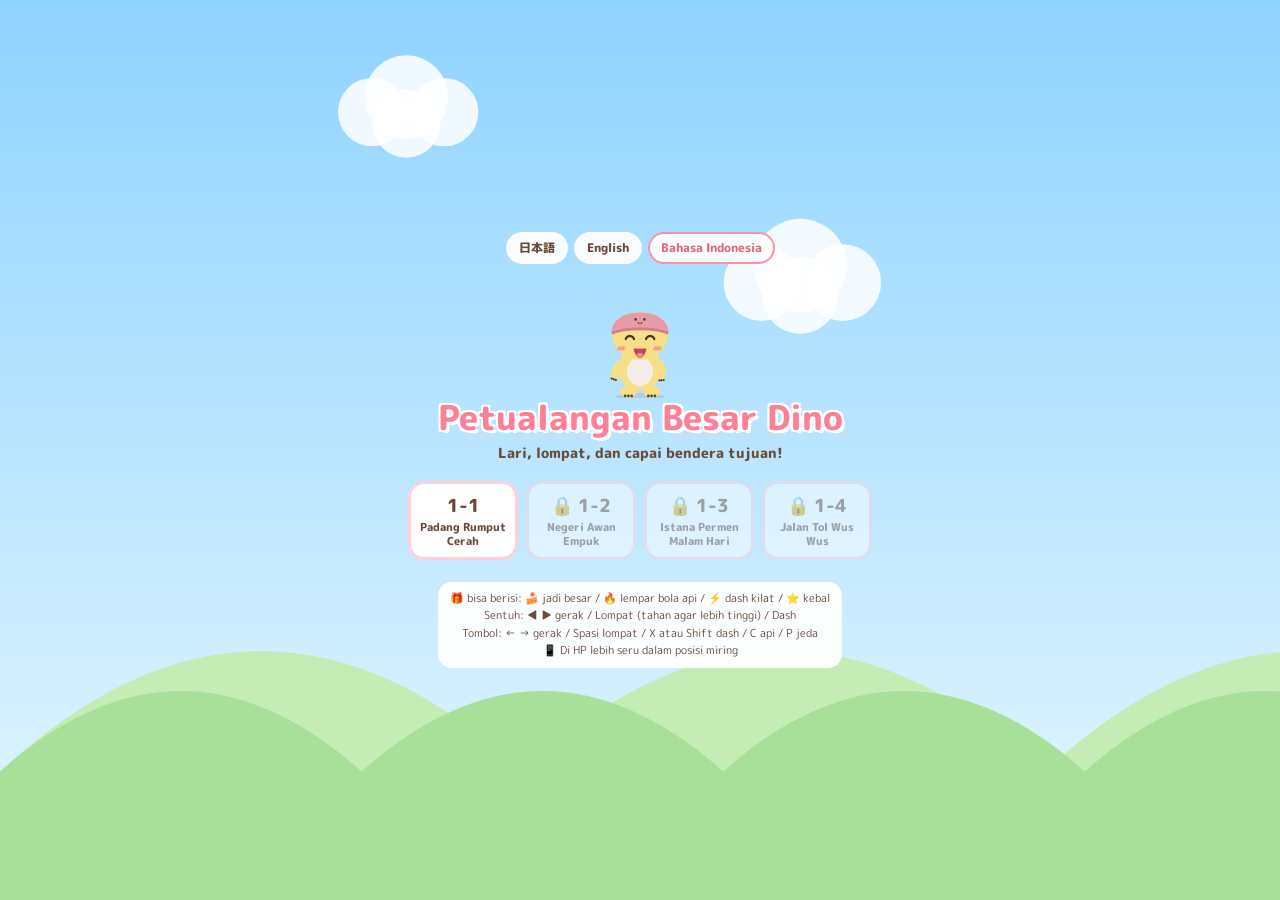
==== commit 2777eb23: "Dino: add course 1-4 Zoom Zoom Highway (clear it just by holding right) Co-Authored-By: Claude Opus " ====
--- a/dino/index.html
+++ b/dino/index.html
@@ -128,6 +128,7 @@
     <div class="num" id="introNum"></div>
     <div class="ttl" id="introName"></div>
     <div class="num" id="introLives" style="margin-top:6px;"></div>
+    <div class="num hidden" id="introHint" style="margin-top:8px;color:#e0687f;"></div>
   </div>
 </div>
 
@@ -355,7 +356,8 @@
       bossIntro3: 'ボスの ちびDino が あらわれた！ つかれて すわったら チャンス！ 3回 ふもう！', miniName: 'ちびDino',
       bossIntro2: 'ボスの Onigiri が あらわれた！ ドスンと おりてきた ときが チャンス！ 3回 ふもう！', bossDown: 'まいった〜！', boss: 'ボス',
       tip: '📱 スマホは よこむきが おすすめ', jump: 'ジャンプ', dash: 'ダッシュ',
-      courses: ['ぽかぽか そうげん', 'ふわふわ くものうえ', 'よぞらの おかしの おしろ'],
+      courses: ['ぽかぽか そうげん', 'ふわふわ くものうえ', 'よぞらの おかしの おしろ', 'びゅんびゅん ハイウェイ'],
+      autoHint: '→ を おしっぱなしに するだけで クリアできるよ！',
       lives: n => `のこり ${n}`, clear: 'コース クリア！', next: 'つぎへ', gameover: 'ゲームオーバー',
       retry: 'もういちど', toTitle: 'タイトルへ', paused: 'ポーズ', resume: 'つづける',
       ending: 'ぜんぶ クリア！ おめでとう！', score: 'スコア', best: 'ハイスコア', checkpoint: 'チェックポイント！',
@@ -371,7 +373,8 @@
       bossIntro3: 'Boss Mini Dino appears! When Mini Dino sits down tired, stomp — 3 times!', miniName: 'Mini Dino',
       bossIntro2: 'Boss Onigiri appears! Stomp when Onigiri lands with a thud — 3 times!', bossDown: 'You got me~!', boss: 'Boss',
       tip: '📱 Landscape works best on phones', jump: 'Jump', dash: 'Dash',
-      courses: ['Sunny Meadow', 'Fluffy Cloud Land', 'Candy Castle at Night'],
+      courses: ['Sunny Meadow', 'Fluffy Cloud Land', 'Candy Castle at Night', 'Zoom Zoom Highway'],
+      autoHint: 'Just hold → and you will reach the goal!',
       lives: n => `Lives ${n}`, clear: 'Course clear!', next: 'Next', gameover: 'Game over',
       retry: 'Try again', toTitle: 'Title', paused: 'Paused', resume: 'Resume',
       ending: 'All courses cleared! Congratulations!', score: 'Score', best: 'Best', checkpoint: 'Checkpoint!',
@@ -387,7 +390,8 @@
       bossIntro3: 'Bos Dino Kecil muncul! Saat Dino Kecil duduk kelelahan, injak — 3 kali!', miniName: 'Dino Kecil',
       bossIntro2: 'Bos Onigiri muncul! Injak saat Onigiri jatuh ke tanah — 3 kali!', bossDown: 'Aku menyerah~!', boss: 'Bos',
       tip: '📱 Di HP lebih seru dalam posisi miring', jump: 'Lompat', dash: 'Dash',
-      courses: ['Padang Rumput Cerah', 'Negeri Awan Empuk', 'Istana Permen Malam Hari'],
+      courses: ['Padang Rumput Cerah', 'Negeri Awan Empuk', 'Istana Permen Malam Hari', 'Jalan Tol Wus Wus'],
+      autoHint: 'Cukup tahan → saja, pasti sampai tujuan!',
       lives: n => `Nyawa ${n}`, clear: 'Lintasan selesai!', next: 'Lanjut', gameover: 'Permainan berakhir',
       retry: 'Coba lagi', toTitle: 'Ke judul', paused: 'Jeda', resume: 'Lanjut',
       ending: 'Semua lintasan selesai! Selamat!', score: 'Skor', best: 'Skor terbaik', checkpoint: 'Titik cek!',
@@ -404,7 +408,7 @@
   // ---------- コース ----------
   const TS = 32, ROWS = 14, GROUND = 12;
   // タイル: # 地面  = かたいブロック  b レンガ  ? いちご箱  P ケーキ箱  S スター箱  F ほのお箱  T いなずま箱  u からっぽ  - くも（下から通れる）  ^ トゲ
-  const SOLID = new Set(['#', '=', 'b', '?', 'P', 'S', 'F', 'T', 'u']);
+  const SOLID = new Set(['#', '=', 'b', '?', 'P', 'S', 'F', 'T', 'u', 'J']);
 
   function makeBuilder(len) {
     const grid = Array.from({ length: ROWS }, () => Array(len).fill('.'));
@@ -425,6 +429,11 @@
       enemy(type, x, y = GROUND - 1) { ents.push({ k: type, x, y }); },
       plat(x, y, w, axis, a, b, speed) { ents.push({ k: 'plat', x, y, w, axis, a, b, speed }); },
       check(x) { ents.push({ k: 'check', x }); },
+      spring(x) { grid[GROUND][x] = 'J'; },
+      star(x, y) { ents.push({ k: 'staritem', x, y }); },
+      // バネや ふみつけの とびかた（はかったもの）に そって いちごを ならべる
+      arc(x0, h0, pts) { for (const [dx, hh] of pts) ents.push({ k: 'berryAt', px: (x0 + dx) * TS, py: (GROUND - h0 - hh - 0.45) * TS }); },
+      hole(a, b) { for (let x = a; x <= b; x++) for (let y = 0; y < ROWS; y++) grid[y][x] = '.'; },
       pole(x) { ents.push({ k: 'pole', x }); },
       boss(x, arena, kind = 'himawari') { ents.push({ k: 'boss', x, arena, kind }); },
     };
@@ -514,12 +523,45 @@
       B.boss(189, 181, 'mini');
       return { ...B, theme: 2, house: null, start: 3 };
     },
+    // 4: びゅんびゅん ハイウェイ（→ を おすだけで クリア）
+    () => {
+      const B = makeBuilder(250);
+      const SPRING = [[1, 3.5], [2, 6], [3, 7.5], [4, 8.2], [5, 7.5], [6, 5]];        // バネの とびかた
+      const STOMP = [[1, 2.4], [2, 3.9], [3, 3.8], [4, 2.2]];                        // ふみつけの とびかた
+      B.ground(0, 249);
+      B.berries(6, GROUND - 1, 7);
+      // ① バネで 穴を こえて、とうがらしを 4ひき れんぞく ふみつけ
+      B.spring(15); B.hole(17, 20); B.arc(15.1, 0, SPRING);
+      B.enemy('chili', 22); B.enemy('chili', 27); B.enemy('chili', 32); B.enemy('chili', 37);
+      B.enemy('hog', 25); B.enemy('hog', 30); B.enemy('hog', 35);
+      for (const x of [22.6, 27.5, 32.4]) B.arc(x, 0.7, STOMP);
+      // ② ハチの トンネル（あたまの上を とんでいる）
+      B.berries(44, GROUND - 1, 10);
+      for (const x of [46, 49, 52, 55]) B.enemy('bee', x, 8);
+      // ③ スターで てきの むれを つきぬける
+      B.star(60, GROUND - 1);
+      for (let x = 66; x <= 112; x += 3) B.enemy(x % 2 ? 'chili' : 'hog', x);
+      for (let x = 67; x <= 112; x += 3) B.berries(x, GROUND - 1, 2);
+      B.check(118);
+      // ④ バネで たかい とうを とびこえる（とうの上には ハリネズミ）
+      B.spring(124); B.tower(126, 4, 4); B.enemy('hog', 127, GROUND - 5); B.arc(124.1, 0, SPRING);
+      // ⑤ バネの れんぞく（下は 穴）
+      B.spring(140); B.hole(142, 146); B.spring(147); B.hole(149, 153); B.spring(155); B.hole(157, 161);
+      B.arc(140.1, 0, SPRING); B.arc(147.7, 0, SPRING); B.arc(155.3, 0, SPRING);
+      // ⑥ さいごは バネで はたの てっぺんへ
+      B.berries(164, GROUND - 1, 3);
+      B.spring(168); B.arc(168.1, 0, SPRING.slice(0, 5));
+      B.tower(173, 3, 5); B.set(176, GROUND - 3, 'J'); B.arc(176.1, 3, SPRING.slice(0, 3));
+      B.pole(180);
+      return { ...B, theme: 3, house: 185, start: 3, auto: true };
+    },
   ];
 
   const THEMES = [
     { sky: ['#8fd3ff', '#e6f7ff'], hill: '#a8e09a', hill2: '#c5ecb5', top: '#7ccf6a', dirt: '#d39a63', dirtDot: '#c0844f', block: '#e9c08f', clouds: true },
     { sky: ['#ffcfe0', '#fff1d6'], hill: '#f6c9dc', hill2: '#fbdde9', top: '#ffffff', dirt: '#f2f6ff', dirtDot: '#dbe5f7', block: '#d7e6f3', clouds: true, cloudGround: true },
     { sky: ['#241c58', '#5d3f9e'], hill: '#3b2f7a', hill2: '#4a3a8c', top: '#f7a8d8', dirt: '#b58ad9', dirtDot: '#9c72c4', block: '#c7a6ea', stars: true },
+    { sky: ['#ffb37a', '#ffe7b0'], hill: '#f7a2b6', hill2: '#fac3cf', top: '#ffd23f', dirt: '#e9a978', dirtDot: '#d68e5c', block: '#ffcf8a', clouds: true },
   ];
 
   // ---------- ゲームの状態 ----------
@@ -563,8 +605,11 @@
         const en = { type: e.k, w: d.w, h: d.h, x: e.x * TS + (TS - d.w) / 2, y: (e.y + 1) * TS - d.h, vx: -d.speed, vy: 0,
                      alive: true, dead: 0, flip: false, active: false, t: Math.random() * 6 };
         if (e.k === 'bee') { en.bx = en.x; en.by = e.y * TS; }
+        if (C.auto) { en.vx = 0; en.still = true; }   // 1-4 の てきは その場で まつ
         enemies.push(en);
-      } else if (e.k === 'berry') berries.push({ x: e.x * TS + TS / 2, y: e.y * TS + TS / 2, got: false });
+      } else if (e.k === 'berryAt') berries.push({ x: e.px, y: e.py, got: false });
+      else if (e.k === 'staritem') items.push({ type: 'star', x: e.x * TS + 4, y: e.y * TS + 5, w: 24, h: 22, vx: 0, vy: 0, emerge: 0, still: true });
+      else if (e.k === 'berry') berries.push({ x: e.x * TS + TS / 2, y: e.y * TS + TS / 2, got: false });
       else if (e.k === 'plat') {
         const p = { w: e.w * TS, h: 12, axis: e.axis, speed: e.speed, dir: 1 };
         if (e.axis === 'x') { p.x = e.a * TS; p.y = e.y * TS; p.min = e.a * TS; p.max = e.b * TS; }
@@ -772,7 +817,7 @@
     }
 
     const dir = (input.right ? 1 : 0) - (input.left ? 1 : 0);
-    const max = input.dash ? RUN : WALK;
+    const max = input.dash || (C.auto && input.right) ? RUN : WALK;   // 1-4 は → だけで ダッシュ
 
     // ⚡ いなずまダッシュ
     if (P.boltCd > 0) P.boltCd -= h;
@@ -812,7 +857,8 @@
       P.jumpBuf = 0; P.coyote = 0; P.ground = false; P.plat = null;
       sfx.jump();
     }
-    const gmul = (P.vy < 0 && input.jump) ? 1 : 2.1;
+    if (P.vy >= 0) P.springRise = false;
+    const gmul = (P.vy < 0 && (input.jump || P.springRise)) ? 1 : 2.1;
     if (P.boltT > 0) P.vy = 0;           // ダッシュ中は まっすぐ とぶ
     else P.vy = Math.min(MAX_FALL, P.vy + G * gmul * h);
 
@@ -844,6 +890,15 @@
     if (P.ground && !wasGround) P.squash = 0.6;
     P.coyote = P.ground ? 0.08 : Math.max(0, P.coyote - h);
     if (P.ground) P.boltAir = true;
+    // バネに のったら びよーん
+    if (P.ground) {
+      const tx = Math.floor((P.x + P.w / 2) / TS), ty = Math.floor((P.y + P.h + 1) / TS);
+      if (tileAt(tx, ty) === 'J') {
+        P.vy = -950; P.springRise = true; P.ground = false; P.coyote = 0; P.plat = null;
+        bumps[tx + ',' + ty] = 0.15;
+        sfx.spring();
+      }
+    }
     P.walkT = P.ground && Math.abs(P.vx) > 5 ? P.walkT + h * Math.abs(P.vx) / 140 : 0;
 
     // トゲ
@@ -890,7 +945,9 @@
         continue;
       }
       e.t += h;
-      if (e.type === 'bee') {
+      if (e.type === 'bee' && e.still) {
+        e.x = e.bx; e.y = e.by + Math.sin(e.t * 3) * 3;
+      } else if (e.type === 'bee') {
         e.x = e.bx + Math.sin(e.t * 0.8) * 48;
         e.y = e.by + Math.sin(e.t * 2.2) * 34;
         e.vx = Math.cos(e.t * 0.8);
@@ -913,7 +970,8 @@
       if (P.star > 0 || P.boltT > 0) { kill(e, true); sfx.stomp(); continue; }
       if (e.type !== 'hog' && P.vy > 0 && P.prevBottom <= e.y + 10) {
         kill(e, false);
-        P.vy = input.jump ? -600 : -400;
+        P.vy = input.jump ? -600 : (C.auto ? -650 : -400);
+        if (C.auto) P.springRise = true;
         P.y = e.y - P.h;
         sfx.stomp();
       } else hurt();
@@ -925,11 +983,13 @@
       const it = items[i];
       if (it.type === 'pop') { it.t -= h; it.y -= 160 * h; if (it.t <= 0) items.splice(i, 1); continue; }
       if (it.emerge > 0) { it.emerge -= h; it.y -= (TS / 0.5) * h; if (it.emerge <= 0) it.vx = { star: 110, cake: 75 }[it.type] || 0; continue; }
-      it.vy = Math.min(MAX_FALL, it.vy + G * h * (it.type === 'star' ? 0.8 : 1));
-      const r = moveBody(it, it.vx * h, it.vy * h);
-      if (r.hitX) it.vx = -it.vx;
-      if (r.down) it.vy = it.type === 'star' ? -460 : 0;
-      if (it.y > ROWS * TS + 40) { items.splice(i, 1); continue; }
+      if (!it.still) {                   // 置いてある アイテムは うごかない
+        it.vy = Math.min(MAX_FALL, it.vy + G * h * (it.type === 'star' ? 0.8 : 1));
+        const r = moveBody(it, it.vx * h, it.vy * h);
+        if (r.hitX) it.vx = -it.vx;
+        if (r.down) it.vy = it.type === 'star' ? -460 : 0;
+        if (it.y > ROWS * TS + 40) { items.splice(i, 1); continue; }
+      }
       if (state === 'play' && overlap(P, it)) {
         items.splice(i, 1);
         if (it.type === 'cake') {
@@ -976,8 +1036,8 @@
     P.goalPhase = 'slide'; P.goalT = 0;
     P.vx = 0; P.vy = 0; P.star = 0; P.boltT = 0;
     P.x = pole.x - P.w + 2;
+    const k = 1 - (P.y + P.h - pole.top) / (pole.bottom - pole.top);   // つかんだ 高さ（てっぺんより上なら 最高点）
     if (P.y < pole.top) P.y = pole.top;
-    const k = 1 - (P.y + P.h - pole.top) / (pole.bottom - pole.top);
     const bonus = k > 0.9 ? 5000 : k > 0.7 ? 2000 : k > 0.45 ? 800 : k > 0.2 ? 400 : 100;
     score += bonus;
     popup(pole.x + 18, P.y, '' + bonus, '#f0a020');
@@ -1270,6 +1330,7 @@
     flag: () => beep(1400, 0.6, 'triangle', 0.05, -900),
     clear: () => seq([523, 659, 784, 1047, 0, 784, 1047, 1319], 0.12, 'triangle', 0.07, 0.18),
     pop: () => beep(800 + Math.random() * 600, 0.08, 'triangle', 0.025),
+    spring: () => beep(220, 0.3, 'triangle', 0.06, 700),
     start: () => seq([523, 659, 784, 1047], 0.08),
     fire: () => beep(900, 0.1, 'sawtooth', 0.03, -500),
     boss: () => seq([220, 0, 220, 262, 0, 330, 294, 262], 0.1, 'square', 0.04, 0.12),
@@ -1370,7 +1431,7 @@
   function drawTile(c, tx, ty, sx, sy, t) {
     const th = C.theme;
     if (c === '#') {
-      const topOpen = tileAt(tx, ty - 1) !== '#';
+      const topOpen = !['#', 'J'].includes(tileAt(tx, ty - 1));
       if (th.cloudGround) {
         ctx.fillStyle = th.dirt; ctx.fillRect(sx, sy, TS, TS);
         ctx.fillStyle = th.dirtDot; ctx.beginPath(); ctx.arc(sx + 10 + (tx % 2) * 12, sy + 18, 5, 0, Math.PI * 2); ctx.fill();
@@ -1423,6 +1484,15 @@
       ctx.fillStyle = '#ffffff';
       ctx.beginPath(); ctx.arc(sx + 8, sy + 9, 9, 0, Math.PI * 2); ctx.arc(sx + 22, sy + 7, 11, 0, Math.PI * 2); ctx.fill();
       ctx.fillStyle = 'rgba(170,190,230,0.45)'; roundRect(ctx, sx + 1, sy + 12, TS - 2, 6, 3); ctx.fill();
+    } else if (c === 'J') {          // バネ
+      ctx.fillStyle = C.theme.dirt; ctx.fillRect(sx, sy + 10, TS, TS - 10);
+      const k = bumps[tx + ',' + ty] ? 6 : 0;
+      ctx.strokeStyle = '#8f97b3'; ctx.lineWidth = 2.5;
+      for (let i = 0; i < 3; i++) {          // くるくる コイル
+        ctx.beginPath(); ctx.ellipse(sx + 16, sy + 20 - i * (4 + k / 3), 10, 3, 0, 0, Math.PI * 2); ctx.stroke();
+      }
+      ctx.fillStyle = '#ff5c7a'; roundRect(ctx, sx + 2, sy - 2 - k, TS - 4, 9, 4); ctx.fill();
+      ctx.fillStyle = '#ffd0da'; roundRect(ctx, sx + 6, sy - 1 - k, TS - 12, 3, 2); ctx.fill();
     } else if (c === '^') {
       ctx.fillStyle = '#c9cfe0'; ctx.strokeStyle = '#8f97b3'; ctx.lineWidth = 1.5;
       for (let i = 0; i < 2; i++) {
@@ -1835,6 +1905,9 @@
   }
 
   function showIntro() {
+    const hint = $('introHint');
+    hint.classList.toggle('hidden', !C.auto);
+    hint.textContent = C.auto ? T().autoHint : '';
     $('introNum').textContent = `1-${courseIdx + 1}`;
     $('introName').textContent = T().courses[courseIdx];
     $('introLives').textContent = `Dino × ${lives}`;
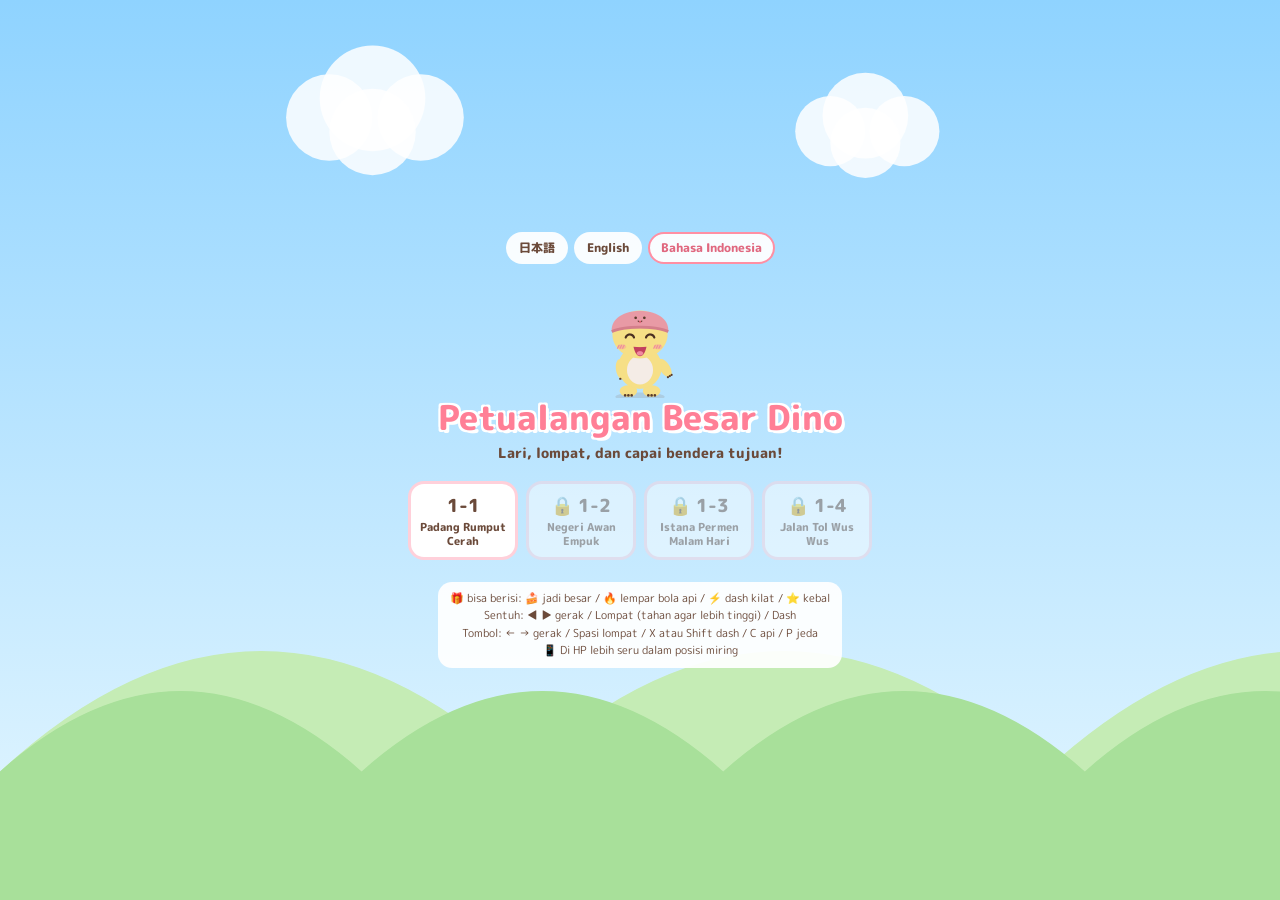
==== commit 75e82d72: "Dino 1-4: Himawari and Onigiri stacked, double-stomped automatically Co-Authored-By: Claude Opus 5.5" ====
--- a/dino/index.html
+++ b/dino/index.html
@@ -354,7 +354,7 @@
       gotBolt: '⚡ ダッシュボタンを おすと いなずまダッシュ！ 空中でも できるよ',
       bossIntro: 'ボスの Himawari が あらわれた！ 上から 3回 ふもう！',
       bossIntro3: 'ボスの ちびDino が あらわれた！ つかれて すわったら チャンス！ 3回 ふもう！', miniName: 'ちびDino',
-      bossIntro2: 'ボスの Onigiri が あらわれた！ ドスンと おりてきた ときが チャンス！ 3回 ふもう！', bossDown: 'まいった〜！', boss: 'ボス',
+      bossIntro2: 'ボスの Onigiri が あらわれた！ ドスンと おりてきた ときが チャンス！ 3回 ふもう！', bossDown: 'まいった〜！', boss: 'ボス', duoKO: 'ダブル ふみつけ！',
       tip: '📱 スマホは よこむきが おすすめ', jump: 'ジャンプ', dash: 'ダッシュ',
       courses: ['ぽかぽか そうげん', 'ふわふわ くものうえ', 'よぞらの おかしの おしろ', 'びゅんびゅん ハイウェイ'],
       autoHint: '→ を おしっぱなしに するだけで クリアできるよ！',
@@ -371,7 +371,7 @@
       gotBolt: '⚡ Tap Dash for a lightning dash — works in the air too!',
       bossIntro: 'Boss Himawari appears! Stomp on Himawari 3 times!',
       bossIntro3: 'Boss Mini Dino appears! When Mini Dino sits down tired, stomp — 3 times!', miniName: 'Mini Dino',
-      bossIntro2: 'Boss Onigiri appears! Stomp when Onigiri lands with a thud — 3 times!', bossDown: 'You got me~!', boss: 'Boss',
+      bossIntro2: 'Boss Onigiri appears! Stomp when Onigiri lands with a thud — 3 times!', bossDown: 'You got me~!', boss: 'Boss', duoKO: 'Double stomp!',
       tip: '📱 Landscape works best on phones', jump: 'Jump', dash: 'Dash',
       courses: ['Sunny Meadow', 'Fluffy Cloud Land', 'Candy Castle at Night', 'Zoom Zoom Highway'],
       autoHint: 'Just hold → and you will reach the goal!',
@@ -388,7 +388,7 @@
       gotBolt: '⚡ Tekan Dash untuk dash kilat — bisa juga di udara!',
       bossIntro: 'Bos Himawari muncul! Injak dari atas 3 kali!',
       bossIntro3: 'Bos Dino Kecil muncul! Saat Dino Kecil duduk kelelahan, injak — 3 kali!', miniName: 'Dino Kecil',
-      bossIntro2: 'Bos Onigiri muncul! Injak saat Onigiri jatuh ke tanah — 3 kali!', bossDown: 'Aku menyerah~!', boss: 'Bos',
+      bossIntro2: 'Bos Onigiri muncul! Injak saat Onigiri jatuh ke tanah — 3 kali!', bossDown: 'Aku menyerah~!', boss: 'Bos', duoKO: 'Injak ganda!',
       tip: '📱 Di HP lebih seru dalam posisi miring', jump: 'Lompat', dash: 'Dash',
       courses: ['Padang Rumput Cerah', 'Negeri Awan Empuk', 'Istana Permen Malam Hari', 'Jalan Tol Wus Wus'],
       autoHint: 'Cukup tahan → saja, pasti sampai tujuan!',
@@ -431,6 +431,7 @@
       check(x) { ents.push({ k: 'check', x }); },
       spring(x) { grid[GROUND][x] = 'J'; },
       star(x, y) { ents.push({ k: 'staritem', x, y }); },
+      duo(x) { ents.push({ k: 'duo', x }); },
       // バネや ふみつけの とびかた（はかったもの）に そって いちごを ならべる
       arc(x0, h0, pts) { for (const [dx, hh] of pts) ents.push({ k: 'berryAt', px: (x0 + dx) * TS, py: (GROUND - h0 - hh - 0.45) * TS }); },
       hole(a, b) { for (let x = a; x <= b; x++) for (let y = 0; y < ROWS; y++) grid[y][x] = '.'; },
@@ -549,11 +550,14 @@
       B.spring(140); B.hole(142, 146); B.spring(147); B.hole(149, 153); B.spring(155); B.hole(157, 161);
       B.arc(140.1, 0, SPRING); B.arc(147.7, 0, SPRING); B.arc(155.3, 0, SPRING);
       // ⑥ さいごは バネで はたの てっぺんへ
-      B.berries(164, GROUND - 1, 3);
-      B.spring(168); B.arc(168.1, 0, SPRING.slice(0, 5));
-      B.tower(173, 3, 5); B.set(176, GROUND - 3, 'J'); B.arc(176.1, 3, SPRING.slice(0, 3));
-      B.pole(180);
-      return { ...B, theme: 3, house: 185, start: 3, auto: true };
+      // ⑥ Himawari と Onigiri の 2だんがさねを バネから ふみつけ！
+      B.berries(164, GROUND - 1, 2);
+      B.spring(166); B.arc(166.1, 0, SPRING.slice(0, 5));
+      B.duo(172); B.arc(172.6, 3.5, [[1, 2.1], [2, 3.4], [3, 3.8], [4, 2.6]]);
+      // ⑦ さいごは 塔の上の バネで はたの てっぺんへ
+      B.tower(177, 3, 5); B.set(179, GROUND - 3, 'J'); B.arc(179.1, 3, SPRING.slice(0, 3));
+      B.pole(183);
+      return { ...B, theme: 3, house: 188, start: 3, auto: true };
     },
   ];
 
@@ -574,7 +578,7 @@
   };
 
   let C = null, P = null;
-  let boss = null, puffs = [];   // puffs: Onigiri の わたぐも
+  let boss = null, puffs = [], duo = null;   // duo: 1-4 の Himawari と Onigiri（2だんがさね）   // puffs: Onigiri の わたぐも
   let enemies = [], items = [], berries = [], plats = [], checks = [], pole = null;
   let particles = [], popups = [], bumps = {}, shots = [];
   let carry = null;   // つぎのコースへ もちこす パワー
@@ -597,7 +601,7 @@
     courseIdx = i;
     C = COURSES[i]();
     C.theme = THEMES[C.theme];
-    enemies = []; items = []; berries = []; plats = []; checks = []; pole = null; boss = null; puffs = [];
+    enemies = []; items = []; berries = []; plats = []; checks = []; pole = null; boss = null; puffs = []; duo = null;
     particles = []; popups = []; bumps = {}; shots = [];
     for (const e of C.ents) {
       if (ENEMY[e.k]) {
@@ -608,6 +612,8 @@
         if (C.auto) { en.vx = 0; en.still = true; }   // 1-4 の てきは その場で まつ
         enemies.push(en);
       } else if (e.k === 'berryAt') berries.push({ x: e.px, y: e.py, got: false });
+      else if (e.k === 'duo') duo = { x: e.x * TS + TS / 2 - 25, y: GROUND * TS - 112, w: 50, h: 112, state: 'wait', t: 0,
+                                       ox: 0, oy: 0, ovx: 0, ovy: 0 };
       else if (e.k === 'staritem') items.push({ type: 'star', x: e.x * TS + 4, y: e.y * TS + 5, w: 24, h: 22, vx: 0, vy: 0, emerge: 0, still: true });
       else if (e.k === 'berry') berries.push({ x: e.x * TS + TS / 2, y: e.y * TS + TS / 2, got: false });
       else if (e.k === 'plat') {
@@ -783,7 +789,7 @@
       if (P.dieT <= 0) afterDeath();
     } else if (state === 'goal') updateGoal(h);
 
-    if (state === 'play' || state === 'goal') { updateEnemies(h); updateItems(h); updateShots(h); updateBoss(h); }
+    if (state === 'play' || state === 'goal') { updateEnemies(h); updateItems(h); updateShots(h); updateBoss(h); updateDuo(h); }
 
     const target = clampCam(P.x + P.w / 2 - viewW * 0.4);
     if (state !== 'dying') camX += (target - camX) * Math.min(1, h * 8);
@@ -1043,6 +1049,63 @@
     popup(pole.x + 18, P.y, '' + bonus, '#f0a020');
     sfx.flag();
     updateHud();
+  }
+
+  // Himawari の 上に Onigiri。上から ふむと 2人 いっしょに たおせる
+  function updateDuo(h) {
+    const d = duo;
+    if (!d) return;
+    d.t += h;
+    if (d.state === 'wait' && P.x > d.x - 8 * TS) { d.state = 'alert'; d.t = 0; }
+    if (d.state === 'ko') {
+      // Onigiri は ころころ とんで 地面へ
+      d.ovy += G * h; d.ox += d.ovx * h; d.oy += d.ovy * h;
+      if (d.oy > 56) { d.oy = 56; d.ovy = 0; d.ovx = 0; }
+      if (d.t > 1.1 && !d.said) {
+        d.said = true;
+        popup(d.x + 25, d.y + 20, T().bossDown, '#ff8fa3');
+        sfx.clear();
+      }
+      if (d.t > 0.4 && d.t < 2.4 && Math.random() < 0.08) fireworks(d.x + 25 + (Math.random() - 0.5) * 200, d.y - 40 - Math.random() * 80);
+      return;
+    }
+    if (state !== 'play' || !overlap(P, d)) return;
+    if (P.vy > 0 && P.prevBottom <= d.y + 16) {
+      d.state = 'ko'; d.t = 0; d.ovx = -110; d.ovy = -420;
+      P.vy = -650; P.springRise = true; P.y = d.y - P.h;
+      score += 10000;
+      popup(d.x + 25, d.y - 20, T().duoKO + ' 10000', '#f0a020');
+      for (let i = 0; i < 24; i++) particles.push({ x: d.x + 25, y: d.y, vx: (Math.random() - 0.5) * 420, vy: -Math.random() * 380, life: 0.9, col: ['#ffe066', '#ff8fa3', '#9ad7ff'][i % 3], r: 3.5, star: true });
+      sfx.stomp(); sfx.bossHit(); sfx.oneup();
+      updateHud();
+    }
+    // よこから ぶつかっても いたくない（なかよしなので とおりぬける）
+  }
+
+  function drawDuo(t) {
+    const d = duo;
+    if (!d || d.x > camX + viewW + 80 || d.x < camX - 200) return;
+    const cx = d.x + 25 - camX, ground = GROUND * TS + offY;
+    const ko = d.state === 'ko', happy = ko && d.t > 1.0;
+    const moodH = happy ? 'happy' : ko ? 'ouch' : d.state === 'alert' ? 'fever' : 'normal';
+    // Himawari（した）
+    ctx.save(); ctx.translate(cx, ground); ctx.scale(-1, 1);
+    if (ko && !happy) ctx.scale(1.15, 0.8);
+    drawChar(ctx, 'lion', 0, -33, 0.5, t, moodH, happy ? 1 : (d.state === 'alert' ? 0.5 : 0));
+    ctx.restore();
+    // Onigiri（うえ）
+    ctx.save(); ctx.translate(cx + d.ox, ground - 56 + d.oy); ctx.scale(-1, 1);
+    if (ko && !happy) ctx.rotate(d.t * 10);
+    drawChar(ctx, 'moko', 0, -32, 0.48, t + 1, moodH, happy ? 1 : (d.state === 'alert' ? 0.5 : 0));
+    ctx.restore();
+    if (d.state === 'alert') {
+      ctx.fillStyle = '#ff5c7a'; ctx.font = '800 22px "M PLUS Rounded 1c", sans-serif'; ctx.textAlign = 'center'; ctx.textBaseline = 'middle';
+      ctx.fillText('!', cx - 30, ground - 130 + Math.sin(t * 12) * 3);
+    }
+    if (ko && !happy) {
+      ctx.fillStyle = '#ffe066';
+      for (let i = 0; i < 3; i++) { const a = t * 5 + i * 2.1; star(ctx, cx + Math.cos(a) * 24, ground - 66 + Math.sin(a) * 6, 5); }
+    }
   }
 
   function updateBoss(h) {
@@ -1845,6 +1908,7 @@
     }
     for (const e of enemies) if (e.x > camX - 60 && e.x < camX + viewW + 60) drawEnemy(e, t);
     drawBoss(t);
+    drawDuo(t);
     drawDino(t);
     for (const p of particles) {
       ctx.globalAlpha = Math.min(1, p.life * 2);
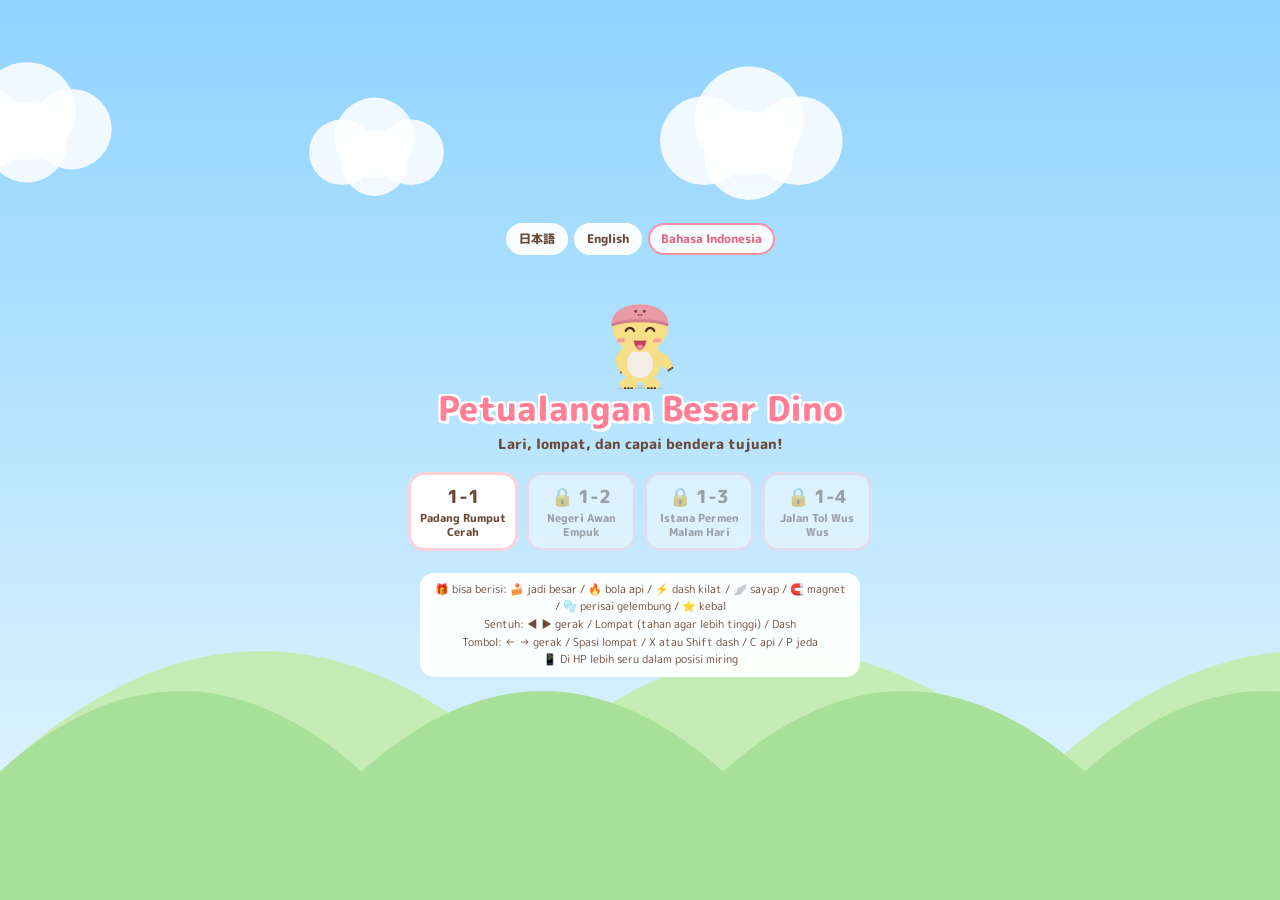
==== commit 4bcada77: "Dino: new enemies, items and speed pads; rebuild 1-4 with a real 3-hit Himawari & Onigiri boss New e" ====
--- a/dino/index.html
+++ b/dino/index.html
@@ -349,12 +349,13 @@
       title: 'Dino の だいぼうけん', subtitle: 'はしって とんで、ゴールの はたを めざそう！',
       controlsTouch: 'タッチ：◀ ▶ いどう ／ ジャンプ（長押しで 高く）／ ダッシュ',
       keys: 'キー：← → いどう ／ スペース ジャンプ ／ X か Shift ダッシュ ／ C ほのお ／ P ポーズ',
-      items: '🎁 から でるもの：🍰 大きくなる ／ 🔥 ほのおを とばせる ／ ⚡ いなずまダッシュ ／ ⭐ むてき',
+      items: '🎁 から でるもの：🍰 大きくなる ／ 🔥 ほのお ／ ⚡ いなずまダッシュ ／ 🪽 はね ／ 🧲 マグネット ／ 🫧 バリア ／ ⭐ むてき',
+      gotWing: '🪽 はね！ ジャンプ長押しで ふわっと、空中で もう1回 ジャンプ！', gotMagnet: '🧲 マグネット！ いちごが すいよせられるよ', gotBubble: '🫧 バリア！ 1回だけ ダメージを ふせぐよ',
       fire: 'ほのお', gotFire: '🔥 ほのおボタン（C キー）で ほのおを とばそう！',
       gotBolt: '⚡ ダッシュボタンを おすと いなずまダッシュ！ 空中でも できるよ',
       bossIntro: 'ボスの Himawari が あらわれた！ 上から 3回 ふもう！',
       bossIntro3: 'ボスの ちびDino が あらわれた！ つかれて すわったら チャンス！ 3回 ふもう！', miniName: 'ちびDino',
-      bossIntro2: 'ボスの Onigiri が あらわれた！ ドスンと おりてきた ときが チャンス！ 3回 ふもう！', bossDown: 'まいった〜！', boss: 'ボス', duoKO: 'ダブル ふみつけ！',
+      bossIntro2: 'ボスの Onigiri が あらわれた！ ドスンと おりてきた ときが チャンス！ 3回 ふもう！', bossDown: 'まいった〜！', boss: 'ボス', duoKO: 'ダブル ふみつけ！', duoAngry: 'おこったぞ〜！', bossIntro4: 'Himawari と Onigiri が あらわれた！ → を おしたまま 3回 ふんじゃおう！', duoName: 'Himawari & Onigiri', duoOuch: 'あいたた〜！',
       tip: '📱 スマホは よこむきが おすすめ', jump: 'ジャンプ', dash: 'ダッシュ',
       courses: ['ぽかぽか そうげん', 'ふわふわ くものうえ', 'よぞらの おかしの おしろ', 'びゅんびゅん ハイウェイ'],
       autoHint: '→ を おしっぱなしに するだけで クリアできるよ！',
@@ -366,12 +367,13 @@
       title: "Dino's Big Adventure", subtitle: 'Run, jump, and reach the goal flag!',
       controlsTouch: 'Touch: ◀ ▶ move / Jump (hold to go higher) / Dash',
       keys: 'Keys: ← → move / Space jump / X or Shift dash / C fire / P pause',
-      items: '🎁 can hold: 🍰 grow big / 🔥 throw fireballs / ⚡ lightning dash / ⭐ invincible',
+      items: '🎁 can hold: 🍰 grow big / 🔥 fireballs / ⚡ lightning dash / 🪽 wings / 🧲 magnet / 🫧 bubble shield / ⭐ invincible',
+      gotWing: '🪽 Wings! Hold jump to glide, and jump once more in the air!', gotMagnet: '🧲 Magnet! Strawberries fly to you', gotBubble: '🫧 Bubble shield! Blocks one hit',
       fire: 'Fire', gotFire: '🔥 Press Fire (C key) to throw fireballs!',
       gotBolt: '⚡ Tap Dash for a lightning dash — works in the air too!',
       bossIntro: 'Boss Himawari appears! Stomp on Himawari 3 times!',
       bossIntro3: 'Boss Mini Dino appears! When Mini Dino sits down tired, stomp — 3 times!', miniName: 'Mini Dino',
-      bossIntro2: 'Boss Onigiri appears! Stomp when Onigiri lands with a thud — 3 times!', bossDown: 'You got me~!', boss: 'Boss', duoKO: 'Double stomp!',
+      bossIntro2: 'Boss Onigiri appears! Stomp when Onigiri lands with a thud — 3 times!', bossDown: 'You got me~!', boss: 'Boss', duoKO: 'Double stomp!', duoAngry: "We're mad now~!", bossIntro4: 'Himawari & Onigiri appear! Keep holding → and stomp 3 times!', duoName: 'Himawari & Onigiri', duoOuch: 'Ouchie~!',
       tip: '📱 Landscape works best on phones', jump: 'Jump', dash: 'Dash',
       courses: ['Sunny Meadow', 'Fluffy Cloud Land', 'Candy Castle at Night', 'Zoom Zoom Highway'],
       autoHint: 'Just hold → and you will reach the goal!',
@@ -383,12 +385,13 @@
       title: 'Petualangan Besar Dino', subtitle: 'Lari, lompat, dan capai bendera tujuan!',
       controlsTouch: 'Sentuh: ◀ ▶ gerak / Lompat (tahan agar lebih tinggi) / Dash',
       keys: 'Tombol: ← → gerak / Spasi lompat / X atau Shift dash / C api / P jeda',
-      items: '🎁 bisa berisi: 🍰 jadi besar / 🔥 lempar bola api / ⚡ dash kilat / ⭐ kebal',
+      items: '🎁 bisa berisi: 🍰 jadi besar / 🔥 bola api / ⚡ dash kilat / 🪽 sayap / 🧲 magnet / 🫧 perisai gelembung / ⭐ kebal',
+      gotWing: '🪽 Sayap! Tahan lompat untuk melayang, dan lompat sekali lagi di udara!', gotMagnet: '🧲 Magnet! Stroberi tertarik ke arahmu', gotBubble: '🫧 Perisai gelembung! Menahan satu serangan',
       fire: 'Api', gotFire: '🔥 Tekan Api (tombol C) untuk melempar bola api!',
       gotBolt: '⚡ Tekan Dash untuk dash kilat — bisa juga di udara!',
       bossIntro: 'Bos Himawari muncul! Injak dari atas 3 kali!',
       bossIntro3: 'Bos Dino Kecil muncul! Saat Dino Kecil duduk kelelahan, injak — 3 kali!', miniName: 'Dino Kecil',
-      bossIntro2: 'Bos Onigiri muncul! Injak saat Onigiri jatuh ke tanah — 3 kali!', bossDown: 'Aku menyerah~!', boss: 'Bos', duoKO: 'Injak ganda!',
+      bossIntro2: 'Bos Onigiri muncul! Injak saat Onigiri jatuh ke tanah — 3 kali!', bossDown: 'Aku menyerah~!', boss: 'Bos', duoKO: 'Injak ganda!', duoAngry: 'Kami marah~!', bossIntro4: 'Himawari & Onigiri muncul! Terus tahan → dan injak 3 kali!', duoName: 'Himawari & Onigiri', duoOuch: 'Aduh~!',
       tip: '📱 Di HP lebih seru dalam posisi miring', jump: 'Lompat', dash: 'Dash',
       courses: ['Padang Rumput Cerah', 'Negeri Awan Empuk', 'Istana Permen Malam Hari', 'Jalan Tol Wus Wus'],
       autoHint: 'Cukup tahan → saja, pasti sampai tujuan!',
@@ -408,7 +411,8 @@
   // ---------- コース ----------
   const TS = 32, ROWS = 14, GROUND = 12;
   // タイル: # 地面  = かたいブロック  b レンガ  ? いちご箱  P ケーキ箱  S スター箱  F ほのお箱  T いなずま箱  u からっぽ  - くも（下から通れる）  ^ トゲ
-  const SOLID = new Set(['#', '=', 'b', '?', 'P', 'S', 'F', 'T', 'u', 'J']);
+  const SOLID = new Set(['#', '=', 'b', '?', 'P', 'S', 'F', 'T', 'W', 'M', 'O', 'u', 'J', '>']);
+  const BOXES = '?PSFTWMO';   // プレゼント箱
 
   function makeBuilder(len) {
     const grid = Array.from({ length: ROWS }, () => Array(len).fill('.'));
@@ -432,6 +436,8 @@
       spring(x) { grid[GROUND][x] = 'J'; },
       star(x, y) { ents.push({ k: 'staritem', x, y }); },
       duo(x) { ents.push({ k: 'duo', x }); },
+      shell(x) { ents.push({ k: 'snail', x, y: GROUND - 1, shell: true }); },
+      item(type, x, y) { ents.push({ k: 'placed', type, x, y }); },
       // バネや ふみつけの とびかた（はかったもの）に そって いちごを ならべる
       arc(x0, h0, pts) { for (const [dx, hh] of pts) ents.push({ k: 'berryAt', px: (x0 + dx) * TS, py: (GROUND - h0 - hh - 0.45) * TS }); },
       hole(a, b) { for (let x = a; x <= b; x++) for (let y = 0; y < ROWS; y++) grid[y][x] = '.'; },
@@ -450,12 +456,12 @@
       B.row(20, 8, 'bPb?b'); B.set(22, 4, 'F');
       B.enemy('chili', 24);
       B.tower(28, 2); B.tower(38, 3); B.tower(47, 3); B.tower(57, 2);
-      B.enemy('chili', 42); B.enemy('chili', 51); B.enemy('chili', 53);
+      B.enemy('snail', 42); B.enemy('chili', 51); B.enemy('chili', 53);   // カタツムリの カラを けってみよう
       B.berries(33, 7, 3);
       B.berries(61, 9, 4);
       B.row(77, 8, 'b?b'); B.row(80, 6, 'bbbbbbbb'); B.berries(81, 5, 5);
-      B.enemy('chili', 82); B.enemy('chili', 84);
-      B.row(94, 8, 'b?b');
+      B.enemy('chili', 82); B.enemy('chili', 84); B.enemy('jelly', 74); B.enemy('jelly', 87);
+      B.row(94, 8, 'bOb');
       B.row(100, 8, 'bSb');
       B.enemy('chili', 97); B.enemy('chili', 99);
       B.check(106);
@@ -464,8 +470,8 @@
       B.row(127, 8, 'bT?b'); B.berries(127, 5, 4);
       B.stairs(134, 4, 1); B.stairs(140, 4, -1);
       B.stairs(147, 4, 1); B.stairs(153, 4, -1);
-      B.berries(151, 6, 2);
-      B.enemy('chili', 160); B.enemy('chili', 162);
+      B.berries(151, 6, 2); B.enemy('squirrel', 137, GROUND - 5);
+      B.enemy('snail', 159); B.enemy('chili', 163); B.enemy('chili', 165); B.enemy('chili', 167);
       B.row(167, 8, 'bb?b');
       B.enemy('chili', 175); B.enemy('chili', 177);
       B.check(180);
@@ -481,17 +487,17 @@
       B.ground(19, 30); B.enemy('bee', 25, 8); B.berries(21, 9, 3); B.set(27, 8, '?');
       B.plat(31, GROUND, 3, 'x', 31, 37, 55);
       B.berries(32, 8, 4);
-      B.ground(40, 51); B.enemy('chili', 45); B.enemy('chili', 47); B.row(43, 8, '?P?');
+      B.ground(40, 51); B.enemy('chili', 45); B.enemy('chili', 47); B.row(43, 8, 'WP?');
       B.row(53, 10, '---'); B.row(57, 8, '---'); B.row(61, 6, '---');
       B.berries(61, 5, 3);
-      B.ground(66, 85); B.enemy('bee', 71, 8); B.enemy('bee', 78, 7); B.check(82);
+      B.ground(66, 85); B.enemy('bee', 71, 8); B.enemy('bee', 78, 7); B.enemy('squirrel', 75); B.check(82);
       B.plat(86, GROUND, 3, 'x', 86, 93, 60);
-      B.ground(96, 110); B.row(100, 8, 'FS?'); B.enemy('chili', 104); B.enemy('chili', 106); B.enemy('hog', 108);
+      B.ground(96, 110); B.row(100, 8, 'FS?'); B.enemy('jelly', 98); B.enemy('chili', 104); B.enemy('chili', 106); B.enemy('hog', 108);
       B.row(112, 9, '--------'); B.enemy('bee', 115, 6); B.enemy('bee', 119, 6); B.berries(113, 8, 6);
-      B.ground(121, 135); B.tower(126, 2); B.enemy('chili', 130); B.enemy('chili', 133);
+      B.ground(121, 135); B.tower(126, 2); B.enemy('squirrel', 126, GROUND - 3); B.enemy('chili', 130); B.enemy('chili', 133);
       B.plat(136, GROUND, 3, 'x', 136, 141, 65);
       B.plat(146, 7, 2, 'y', 3, 9, 40); B.berries(146, 3, 2);
-      B.ground(144, 197); B.row(152, 8, 'b?bTb'); B.enemy('chili', 155); B.enemy('hog', 160); B.enemy('chili', 165);
+      B.ground(144, 197); B.row(152, 8, 'bMbTb'); B.enemy('chili', 155); B.enemy('hog', 160); B.enemy('chili', 165);
       B.check(166);
       B.stairs(170, 6, 1, 1);
       // ボスべや（178〜197）：Onigiri
@@ -502,21 +508,21 @@
     () => {
       const B = makeBuilder(198);
       B.ground(0, 20); B.row(10, 8, '?b?'); B.enemy('hog', 15);
-      B.ground(21, 45); B.row(23, GROUND - 1, '^^^'); B.berries(23, 8, 3);
+      B.ground(21, 45); B.row(23, GROUND - 1, '^^^'); B.berries(23, 8, 3); B.enemy('jelly', 27);
       B.tower(30, 2); B.enemy('hog', 34); B.tower(38, 2); B.enemy('chili', 42);
       B.ground(48, 70); B.tower(59, 6, 4); B.plat(56, 11, 2, 'y', 5, GROUND, 45);
       B.berries(59, 4, 4); B.set(61, 2, 'F');
       B.enemy('chili', 66); B.enemy('chili', 68);
       B.ground(71, 100); B.check(72);
-      B.enemy('hog', 78); B.enemy('chili', 80); B.enemy('hog', 84);
-      B.row(86, 8, 'bbbSbbb');
+      B.enemy('hog', 78); B.enemy('snail', 80); B.enemy('hog', 84); B.enemy('chili', 88);
+      B.row(86, 8, 'bbOSbbb');
       B.row(92, GROUND - 1, '^^^^'); B.row(93, 9, '=='); B.berries(93, 7, 2);
       B.plat(101, GROUND, 3, 'x', 101, 106, 60);
       B.ground(109, 197);
       B.enemy('hog', 115); B.enemy('chili', 118); B.enemy('chili', 120); B.enemy('bee', 125, 8);
-      B.row(128, 8, 'bTbPb'); B.row(130, 4, '?');
+      B.row(128, 8, 'bTbPb'); B.row(130, 4, 'M');
       B.row(136, GROUND - 1, '^^'); B.row(140, GROUND - 1, '^^'); B.berries(136, 8, 2); B.berries(140, 8, 2);
-      B.tower(146, 3); B.enemy('hog', 150); B.tower(154, 3); B.enemy('chili', 158); B.enemy('bee', 162, 7);
+      B.tower(146, 3); B.enemy('squirrel', 146, GROUND - 4); B.enemy('hog', 150); B.enemy('jelly', 152); B.tower(154, 3); B.enemy('chili', 158); B.enemy('bee', 162, 7);
       B.check(165);
       B.stairs(170, 8, 1, 1);
       // ボスべや（181〜197）：ちびDino。とびのれる ブロックが 2つ
@@ -526,38 +532,56 @@
     },
     // 4: びゅんびゅん ハイウェイ（→ を おすだけで クリア）
     () => {
-      const B = makeBuilder(250);
+      const B = makeBuilder(300);
       const SPRING = [[1, 3.5], [2, 6], [3, 7.5], [4, 8.2], [5, 7.5], [6, 5]];        // バネの とびかた
       const STOMP = [[1, 2.4], [2, 3.9], [3, 3.8], [4, 2.2]];                        // ふみつけの とびかた
-      B.ground(0, 249);
+      B.ground(0, 299);
       B.berries(6, GROUND - 1, 7);
       // ① バネで 穴を こえて、とうがらしを 4ひき れんぞく ふみつけ
       B.spring(15); B.hole(17, 20); B.arc(15.1, 0, SPRING);
       B.enemy('chili', 22); B.enemy('chili', 27); B.enemy('chili', 32); B.enemy('chili', 37);
       B.enemy('hog', 25); B.enemy('hog', 30); B.enemy('hog', 35);
       for (const x of [22.6, 27.5, 32.4]) B.arc(x, 0.7, STOMP);
-      // ② ハチの トンネル（あたまの上を とんでいる）
-      B.berries(44, GROUND - 1, 10);
-      for (const x of [46, 49, 52, 55]) B.enemy('bee', x, 8);
-      // ③ スターで てきの むれを つきぬける
-      B.star(60, GROUND - 1);
-      for (let x = 66; x <= 112; x += 3) B.enemy(x % 2 ? 'chili' : 'hog', x);
-      for (let x = 67; x <= 112; x += 3) B.berries(x, GROUND - 1, 2);
-      B.check(118);
-      // ④ バネで たかい とうを とびこえる（とうの上には ハリネズミ）
-      B.spring(124); B.tower(126, 4, 4); B.enemy('hog', 127, GROUND - 5); B.arc(124.1, 0, SPRING);
-      // ⑤ バネの れんぞく（下は 穴）
-      B.spring(140); B.hole(142, 146); B.spring(147); B.hole(149, 153); B.spring(155); B.hole(157, 161);
-      B.arc(140.1, 0, SPRING); B.arc(147.7, 0, SPRING); B.arc(155.3, 0, SPRING);
-      // ⑥ さいごは バネで はたの てっぺんへ
-      // ⑥ Himawari と Onigiri の 2だんがさねを バネから ふみつけ！
-      B.berries(164, GROUND - 1, 2);
-      B.spring(166); B.arc(166.1, 0, SPRING.slice(0, 5));
-      B.duo(172); B.arc(172.6, 3.5, [[1, 2.1], [2, 3.4], [3, 3.8], [4, 2.6]]);
-      // ⑦ さいごは 塔の上の バネで はたの てっぺんへ
-      B.tower(177, 3, 5); B.set(179, GROUND - 3, 'J'); B.arc(179.1, 3, SPRING.slice(0, 3));
-      B.pole(183);
-      return { ...B, theme: 3, house: 188, start: 3, auto: true };
+      // ② カタツムリの カラで ボウリング
+      B.shell(46);
+      B.enemy('chili', 50); B.enemy('hog', 52); B.enemy('squirrel', 54); B.enemy('chili', 56); B.enemy('hog', 58);
+      B.berries(44, GROUND - 1, 2);
+      B.spring(60); B.hole(62, 65); B.arc(60.1, 0, SPRING);
+      // ③ ハチの トンネル
+      B.berries(68, GROUND - 1, 10);
+      for (const x of [70, 73, 76]) B.enemy('bee', x, 8);
+      // ④ マグネットで 空の いちごを あつめる
+      B.item('magnet', 80, GROUND - 1);
+      for (let x = 83; x <= 97; x += 2) { B.berries(x, 6, 1); B.berries(x + 1, 7, 1); }
+      // ⑤ スターで てきの むれを つきぬける
+      B.star(101, GROUND - 1);
+      const crowd = ['chili', 'hog', 'snail', 'squirrel', 'jelly'];
+      for (let x = 105, k = 0; x <= 146; x += 3, k++) B.enemy(crowd[k % crowd.length], x);
+      for (let x = 106; x <= 146; x += 3) B.berries(x, GROUND - 1, 2);
+      B.check(150);
+      // ⑥ バネで たかい とうを とびこえる
+      B.spring(156); B.tower(158, 4, 4); B.enemy('hog', 159, GROUND - 5); B.arc(156.1, 0, SPRING);
+      // ⑦ スピード床から 大ジャンプ！
+      for (let x = 166; x <= 169; x++) B.set(x, GROUND, '>');
+      B.spring(171); B.hole(173, 180);
+      B.arc(171.1, 0, [[2, 3.8], [3, 5.3], [4, 6.4], [5, 7.3], [6, 7.9], [7, 8.2], [8, 7.6], [9, 5.2]]);
+      // ⑧ バネの れんぞく
+      B.spring(186); B.hole(188, 192); B.spring(193); B.hole(195, 199); B.spring(201); B.hole(203, 207);
+      B.arc(186.1, 0, SPRING); B.arc(193.7, 0, SPRING); B.arc(201.3, 0, SPRING);
+      // ⑨ ボス：Himawari と Onigiri
+      B.berries(210, GROUND - 1, 3);
+      B.spring(214); B.arc(214.1, 0, SPRING.slice(0, 5));
+      B.duo(220);
+      B.spring(232); B.arc(232.1, 0, SPRING);
+      B.berries(240, GROUND - 1, 3);
+      B.spring(247); B.arc(247.1, 0, SPRING.slice(0, 5));
+      B.spring(263); B.arc(263.1, 0, SPRING.slice(0, 5));
+      // ⑩ さいごは 塔の上の バネで はたの てっぺんへ
+      B.berries(276, GROUND - 1, 2);
+      B.spring(279); B.arc(279.1, 0, SPRING.slice(0, 5));
+      B.tower(284, 3, 5); B.set(287, GROUND - 3, 'J'); B.arc(287.1, 3, SPRING.slice(0, 3));
+      B.pole(291);
+      return { ...B, theme: 3, house: 295, start: 3, auto: true, duoZones: { hit2: 244, leap: 258, hit3: 270 } };
     },
   ];
 
@@ -573,12 +597,15 @@
   const SMALL = { w: 20, h: 28 }, BIG = { w: 22, h: 44 };
   const ENEMY = {
     chili: { w: 22, h: 22, speed: 40 },
+    snail: { w: 24, h: 22, speed: 26 },     // ふむと カラに なって、けると すべる
+    jelly: { w: 24, h: 20, speed: 0 },      // ぴょんぴょん はねる
+    squirrel: { w: 24, h: 26, speed: 0 },   // どんぐりを なげる
     hog: { w: 26, h: 20, speed: 32 },
     bee: { w: 24, h: 20, speed: 0 },
   };
 
   let C = null, P = null;
-  let boss = null, puffs = [], duo = null;   // duo: 1-4 の Himawari と Onigiri（2だんがさね）   // puffs: Onigiri の わたぐも
+  let boss = null, puffs = [], duo = null, acorns = [];   // duo: 1-4 の Himawari と Onigiri（2だんがさね）   // puffs: Onigiri の わたぐも
   let enemies = [], items = [], berries = [], plats = [], checks = [], pole = null;
   let particles = [], popups = [], bumps = {}, shots = [];
   let carry = null;   // つぎのコースへ もちこす パワー
@@ -601,7 +628,7 @@
     courseIdx = i;
     C = COURSES[i]();
     C.theme = THEMES[C.theme];
-    enemies = []; items = []; berries = []; plats = []; checks = []; pole = null; boss = null; puffs = []; duo = null;
+    enemies = []; items = []; berries = []; plats = []; checks = []; pole = null; boss = null; puffs = []; duo = null; acorns = [];
     particles = []; popups = []; bumps = {}; shots = [];
     for (const e of C.ents) {
       if (ENEMY[e.k]) {
@@ -610,10 +637,13 @@
                      alive: true, dead: 0, flip: false, active: false, t: Math.random() * 6 };
         if (e.k === 'bee') { en.bx = en.x; en.by = e.y * TS; }
         if (C.auto) { en.vx = 0; en.still = true; }   // 1-4 の てきは その場で まつ
+        if (e.shell) { en.shell = true; en.vx = 0; en.h = 16; en.y += 6; }
         enemies.push(en);
       } else if (e.k === 'berryAt') berries.push({ x: e.px, y: e.py, got: false });
-      else if (e.k === 'duo') duo = { x: e.x * TS + TS / 2 - 25, y: GROUND * TS - 112, w: 50, h: 112, state: 'wait', t: 0,
-                                       ox: 0, oy: 0, ovx: 0, ovy: 0 };
+      else if (e.k === 'duo') duo = { state: 'wait', t: 0, hp: 3, fight: false,
+                                       him: { x: e.x * TS + TS / 2, y: GROUND * TS, w: 50, h: 58 },
+                                       oni: { x: e.x * TS + TS / 2, y: GROUND * TS - 56, w: 48, h: 54 } };
+      else if (e.k === 'placed') items.push({ type: e.type, x: e.x * TS + 4, y: e.y * TS + 5, w: 24, h: 22, vx: 0, vy: 0, emerge: 0, still: true });
       else if (e.k === 'staritem') items.push({ type: 'star', x: e.x * TS + 4, y: e.y * TS + 5, w: 24, h: 22, vx: 0, vy: 0, emerge: 0, still: true });
       else if (e.k === 'berry') berries.push({ x: e.x * TS + TS / 2, y: e.y * TS + TS / 2, got: false });
       else if (e.k === 'plat') {
@@ -700,11 +730,11 @@
     const c = tileAt(tx, ty);
     const key = tx + ',' + ty;
     const cx = tx * TS + TS / 2, cy = ty * TS;
-    if ('?PSFT'.includes(c)) {
+    if (BOXES.includes(c)) {
       C.grid[ty][tx] = 'u';
       bumps[key] = 0.15;
       if (c === '?') { items.push({ type: 'pop', x: cx - 10, y: cy - 20, w: 20, h: 20, t: 0.45 }); addBerry(); }
-      else items.push({ type: { P: 'cake', S: 'star', F: 'fire', T: 'bolt' }[c], x: tx * TS + 4, y: cy, w: 24, h: 22, vx: 0, vy: 0, emerge: 0.5 });
+      else items.push({ type: { P: 'cake', S: 'star', F: 'fire', T: 'bolt', W: 'wing', M: 'magnet', O: 'bubble' }[c], x: tx * TS + 4, y: cy, w: 24, h: 22, vx: 0, vy: 0, emerge: 0.5 });
       sfx.bump2();
     } else if (c === 'b') {
       if (P.big) breakBrick(tx, ty);
@@ -746,6 +776,13 @@
 
   function hurt() {
     if (P.inv > 0 || P.star > 0 || state !== 'play') return;
+    if (P.shield) {             // 🫧 バリアが かわりに われる
+      P.shield = false; P.inv = 1.2;
+      for (let i = 0; i < 14; i++) { const a = i / 14 * Math.PI * 2; particles.push({ x: P.x + P.w / 2, y: P.y + P.h / 2, vx: Math.cos(a) * 160, vy: Math.sin(a) * 160, life: 0.5, col: '#bfe9ff', r: 3 }); }
+      sfx.pop(); sfx.shrink();
+      updatePowerUI();
+      return;
+    }
     if (P.power) {              // パワーだけ なくなる
       P.power = null; P.boltT = 0;
       P.inv = 1.8;
@@ -760,7 +797,7 @@
 
   function die() {
     state = 'dying';
-    P.vy = -560; P.vx = 0; P.dieT = 2.2; P.inv = 0; P.star = 0; P.power = null; P.boltT = 0;
+    P.vy = -560; P.vx = 0; P.dieT = 2.2; P.inv = 0; P.star = 0; P.power = null; P.boltT = 0; P.shield = false; P.magnet = 0;
     shots = []; updatePowerUI();
     lives--;
     sfx.die();
@@ -789,7 +826,7 @@
       if (P.dieT <= 0) afterDeath();
     } else if (state === 'goal') updateGoal(h);
 
-    if (state === 'play' || state === 'goal') { updateEnemies(h); updateItems(h); updateShots(h); updateBoss(h); updateDuo(h); }
+    if (state === 'play' || state === 'goal') { updateEnemies(h); updateItems(h); updateShots(h); updateBoss(h); updateDuo(h); updateAcorns(h); }
 
     const target = clampCam(P.x + P.w / 2 - viewW * 0.4);
     if (state !== 'dying') camX += (target - camX) * Math.min(1, h * 8);
@@ -841,6 +878,7 @@
     }
     input.firePressed = false;
 
+    if (P.boostT > 0) P.boostT -= h;
     if (P.boltT > 0) {
       P.boltT -= h;
       P.vx = P.face * 480;
@@ -849,7 +887,7 @@
     } else if (dir) {
       if (Math.sign(P.vx) === -dir && P.ground) P.vx += dir * 2600 * h;          // ブレーキ
       else if (P.vx * dir < max) P.vx = dir * Math.min(max, P.vx * dir + (P.ground ? 1000 : 700) * h);
-      else P.vx = dir * Math.max(max, P.vx * dir - 700 * h);                   // ダッシュをやめたら ゆっくり減速
+      else if (!(P.boostT > 0)) P.vx = dir * Math.max(max, P.vx * dir - 700 * h);   // ダッシュをやめたら ゆっくり減速
       P.face = dir;
     } else {
       const dec = (P.ground ? 1000 : 250) * h;
@@ -862,11 +900,15 @@
       P.vy = -(690 + Math.min(Math.abs(P.vx), RUN) * 0.2);
       P.jumpBuf = 0; P.coyote = 0; P.ground = false; P.plat = null;
       sfx.jump();
+    } else if (P.jumpBuf > 0 && P.power === 'wing' && P.airJumps > 0 && !P.ground) {
+      P.vy = -620; P.jumpBuf = 0; P.airJumps--;         // 🪽 空中で もう1回
+      for (let i = 0; i < 8; i++) particles.push({ x: P.x + P.w / 2, y: P.y + P.h, vx: (Math.random() - 0.5) * 160, vy: Math.random() * 80, life: 0.4, col: '#ffffff', r: 3 });
+      sfx.flap();
     }
     if (P.vy >= 0) P.springRise = false;
     const gmul = (P.vy < 0 && (input.jump || P.springRise)) ? 1 : 2.1;
     if (P.boltT > 0) P.vy = 0;           // ダッシュ中は まっすぐ とぶ
-    else P.vy = Math.min(MAX_FALL, P.vy + G * gmul * h);
+    else P.vy = Math.min(P.power === 'wing' && input.jump && P.vy > 0 ? 90 : MAX_FALL, P.vy + G * gmul * h);   // 🪽 長押しで ふわっと
 
     P.prevBottom = P.y + P.h;
     const wasGround = P.ground;
@@ -895,7 +937,16 @@
     }
     if (P.ground && !wasGround) P.squash = 0.6;
     P.coyote = P.ground ? 0.08 : Math.max(0, P.coyote - h);
-    if (P.ground) P.boltAir = true;
+    if (P.ground) { P.boltAir = true; P.airJumps = 1; }
+    // スピード床で びゅーん
+    if (P.ground) {
+      const tx = Math.floor((P.x + P.w / 2) / TS), ty = Math.floor((P.y + P.h + 1) / TS);
+      if (tileAt(tx, ty) === '>') {
+        if (!(P.boostT > 0)) sfx.boost();
+        P.vx = Math.max(P.vx, 420); P.boostT = 0.5; P.face = 1;
+        if (Math.random() < 0.6) particles.push({ x: P.x, y: P.y + P.h - 4, vx: -120, vy: -20, life: 0.3, col: '#9ee6ff', r: 3 });
+      }
+    }
     // バネに のったら びよーん
     if (P.ground) {
       const tx = Math.floor((P.x + P.w / 2) / TS), ty = Math.floor((P.y + P.h + 1) / TS);
@@ -914,6 +965,20 @@
       if (tileAt(tx, ty) === '^' && P.y + P.h > ty * TS + 14 && P.star <= 0 && P.inv <= 0) { hurt(); if (state === 'play') P.vy = -380; }
     }
 
+    // 🧲 マグネット
+    if (P.magnet > 0) { P.magnet -= h; if (P.magnet <= 0) updatePowerUI(); }
+    {
+      const cx = P.x + P.w / 2, cy = P.y + P.h / 2;
+      for (const b of berries) {
+        if (b.got) continue;
+        const dx = cx - b.x, dy = cy - b.y;
+        if (P.magnet > 0 && dx * dx + dy * dy < (6 * TS) * (6 * TS)) b.pull = true;
+        if (b.pull) {                // すいよせはじめたら さいごまで（Dino より はやく とぶ）
+          const dist = Math.hypot(dx, dy) || 1, sp = Math.min(dist, Math.max(dist * 8, 520) * h);
+          b.x += dx / dist * sp; b.y += dy / dist * sp;
+        }
+      }
+    }
     // いちご
     for (const b of berries) {
       if (!b.got && Math.abs(P.x + P.w / 2 - b.x) < 18 && Math.abs(P.y + P.h / 2 - b.y) < P.h / 2 + 8) {
@@ -932,7 +997,8 @@
     }
 
     // ゴールのはた
-    if (pole && P.x + P.w > pole.x - 3 && state === 'play') startGoal();
+    // ボスを たおすまで はたには さわれない
+    if (pole && P.x + P.w > pole.x - 3 && state === 'play' && !(duo && duo.fight && duo.state !== 'ko')) startGoal();
 
     // ボスべやから 出られない
     if (boss && boss.fight && P.x < boss.arenaL) { P.x = boss.arenaL; P.vx = Math.max(0, P.vx); }
@@ -951,6 +1017,22 @@
         continue;
       }
       e.t += h;
+      if (e.type === 'jelly') {
+        // ぴょんぴょん（1-4 では Dino が ちかづいたときだけ）
+        e.hopT = (e.hopT || 0) - h;
+        if (e.ground && e.hopT <= 0 && (!e.still || Math.abs(P.x - e.x) < 4 * TS)) { e.vy = -560; e.hopT = 1.4; e.ground = false; }
+      }
+      if (e.type === 'squirrel') {
+        e.face = P.x < e.x ? -1 : 1;
+        e.throwT = (e.throwT === undefined ? 1 : e.throwT) - h;
+        const dx = P.x - e.x;
+        if (!e.still && e.throwT <= 0 && Math.abs(dx) < 9 * TS && state === 'play') {
+          e.throwT = 2.2; e.throwAnim = 0.3;
+          acorns.push({ x: e.x + e.w / 2 - 6, y: e.y, w: 12, h: 12, vx: Math.max(-260, Math.min(260, dx / 0.8)), vy: -460, t: 0 });
+          sfx.pop();
+        }
+        if (e.throwAnim > 0) e.throwAnim -= h;
+      }
       if (e.type === 'bee' && e.still) {
         e.x = e.bx; e.y = e.by + Math.sin(e.t * 3) * 3;
       } else if (e.type === 'bee') {
@@ -960,7 +1042,8 @@
       } else {
         e.vy = Math.min(MAX_FALL, e.vy + G * h);
         const r = moveBody(e, e.vx * h, e.vy * h);
-        if (r.hitX) e.vx = -e.vx;
+        if (r.hitX) { e.vx = -e.vx; if (e.shell && Math.abs(e.vx) > 100) sfx.bump(); }
+        e.ground = r.down;
         if (r.down) {
           e.vy = 0;
           if (e.type === 'hog') {
@@ -971,16 +1054,55 @@
         }
         if (e.y > ROWS * TS + 60) { enemies.splice(i, 1); continue; }
       }
+      // すべる カラは ほかの てきを なぎたおす
+      if (e.shell && Math.abs(e.vx) > 100) {
+        if (e.kickT > 0) e.kickT -= h;
+        for (const o of enemies) {
+          if (o !== e && o.alive && o.active && overlap(e, o)) {
+            kill(o, true); e.combo = (e.combo || 0) + 1;
+            score += 100 * e.combo; popup(o.x + o.w / 2, o.y - 16, '' + (200 * e.combo), '#f0a020');
+            sfx.stomp();
+          }
+        }
+      }
       // Dino との あたり
       if (state !== 'play' || !overlap(P, e)) continue;
       if (P.star > 0 || P.boltT > 0) { kill(e, true); sfx.stomp(); continue; }
-      if (e.type !== 'hog' && P.vy > 0 && P.prevBottom <= e.y + 10) {
+      const fromAbove = P.vy > 0 && P.prevBottom <= e.y + 10;
+      const bounce = () => { P.vy = input.jump ? -600 : (C.auto ? -650 : -400); if (C.auto) P.springRise = true; P.y = e.y - P.h; sfx.stomp(); };
+      if (e.type === 'snail') {
+        if (!e.shell) {
+          if (fromAbove) {           // カラに こもる
+            e.shell = true; e.vx = 0; e.y += 6; e.h = 16; score += 100; popup(e.x + e.w / 2, e.y - 6, '100'); updateHud(); bounce();
+          } else hurt();
+        } else if (Math.abs(e.vx) < 1) {   // とまっている カラを ける
+          const d = (e.x + e.w / 2) > (P.x + P.w / 2) ? 1 : -1;
+          e.vx = d * 330; e.kickT = 0.3; e.combo = 0;
+          if (fromAbove) bounce(); else { e.x = d > 0 ? P.x + P.w + 1 : P.x - e.w - 1; }
+          sfx.bump2();
+        } else if (fromAbove) { e.vx = 0; bounce(); }   // すべる カラを ふんで とめる
+        else if (e.kickT <= 0) hurt();
+        continue;
+      }
+      if (e.type !== 'hog' && fromAbove) {
         kill(e, false);
-        P.vy = input.jump ? -600 : (C.auto ? -650 : -400);
-        if (C.auto) P.springRise = true;
-        P.y = e.y - P.h;
-        sfx.stomp();
+        bounce();
       } else hurt();
+    }
+  }
+
+  function updateAcorns(h) {
+    for (let i = acorns.length - 1; i >= 0; i--) {
+      const a = acorns[i];
+      a.t += h; a.vy = Math.min(600, a.vy + 1400 * h);
+      const r = moveBody(a, a.vx * h, a.vy * h);
+      let gone = r.down || r.hitX || a.t > 3;
+      if (!gone && state === 'play' && overlap(P, a)) { gone = true; if (P.star <= 0 && P.boltT <= 0) hurt(); }
+      for (const f of shots) if (!gone && overlap(f, a)) gone = true;
+      if (gone) {
+        for (let k = 0; k < 4; k++) particles.push({ x: a.x + 6, y: a.y + 6, vx: (Math.random() - 0.5) * 120, vy: -Math.random() * 120, life: 0.4, col: '#a0714f', r: 2.5, sq: true });
+        acorns.splice(i, 1);
+      }
     }
   }
 
@@ -989,6 +1111,7 @@
       const it = items[i];
       if (it.type === 'pop') { it.t -= h; it.y -= 160 * h; if (it.t <= 0) items.splice(i, 1); continue; }
       if (it.emerge > 0) { it.emerge -= h; it.y -= (TS / 0.5) * h; if (it.emerge <= 0) it.vx = { star: 110, cake: 75 }[it.type] || 0; continue; }
+      if (it.type === 'bubble') it.sway = (it.sway || 0) + h;
       if (!it.still) {                   // 置いてある アイテムは うごかない
         it.vy = Math.min(MAX_FALL, it.vy + G * h * (it.type === 'star' ? 0.8 : 1));
         const r = moveBody(it, it.vx * h, it.vy * h);
@@ -1002,13 +1125,17 @@
           if (!P.big) { setSize(true); P.growT = 0.6; }
           score += 1000; popup(it.x + 12, it.y - 10, '1000', '#ff5c8a');
           sfx.power();
-        } else if (it.type === 'fire' || it.type === 'bolt') {
+        } else if (it.type === 'fire' || it.type === 'bolt' || it.type === 'wing') {
           if (!P.big) setSize(true);
           P.power = it.type;
           score += 1000; popup(it.x + 12, it.y - 10, '1000', '#ff5c8a');
-          toast(it.type === 'fire' ? T().gotFire : T().gotBolt);
+          toast({ fire: T().gotFire, bolt: T().gotBolt, wing: T().gotWing }[it.type]);
           sfx.power();
           updatePowerUI();
+        } else if (it.type === 'magnet') {
+          P.magnet = 12; score += 500; toast(T().gotMagnet); sfx.power(); updatePowerUI();
+        } else if (it.type === 'bubble') {
+          P.shield = true; score += 500; toast(T().gotBubble); sfx.power(); updatePowerUI();
         } else {
           P.star = 9; score += 1000;
           sfx.star();
@@ -1051,60 +1178,133 @@
     updateHud();
   }
 
-  // Himawari の 上に Onigiri。上から ふむと 2人 いっしょに たおせる
+  // 1-4 の ボス：Himawari と Onigiri。Dino の いちに あわせて うごくので、→ だけでも かならず たおせる
+  //  1回め：2だんがさねを ふむ → おこって わかれる
+  //  2回め：Onigiri が 空から おそってくる ところを ふむ
+  //  3回め：Himawari が とびこえて 先回り → 着地した ところを ふむ
+  function duoRect(o) { return { x: o.x - o.w / 2, y: o.y - o.h, w: o.w, h: o.h }; }
   function updateDuo(h) {
     const d = duo;
     if (!d) return;
     d.t += h;
-    if (d.state === 'wait' && P.x > d.x - 8 * TS) { d.state = 'alert'; d.t = 0; }
-    if (d.state === 'ko') {
-      // Onigiri は ころころ とんで 地面へ
-      d.ovy += G * h; d.ox += d.ovx * h; d.oy += d.ovy * h;
-      if (d.oy > 56) { d.oy = 56; d.ovy = 0; d.ovx = 0; }
-      if (d.t > 1.1 && !d.said) {
-        d.said = true;
-        popup(d.x + 25, d.y + 20, T().bossDown, '#ff8fa3');
-        sfx.clear();
-      }
-      if (d.t > 0.4 && d.t < 2.4 && Math.random() < 0.08) fireworks(d.x + 25 + (Math.random() - 0.5) * 200, d.y - 40 - Math.random() * 80);
-      return;
-    }
-    if (state !== 'play' || !overlap(P, d)) return;
-    if (P.vy > 0 && P.prevBottom <= d.y + 16) {
-      d.state = 'ko'; d.t = 0; d.ovx = -110; d.ovy = -420;
-      P.vy = -650; P.springRise = true; P.y = d.y - P.h;
-      score += 10000;
-      popup(d.x + 25, d.y - 20, T().duoKO + ' 10000', '#f0a020');
-      for (let i = 0; i < 24; i++) particles.push({ x: d.x + 25, y: d.y, vx: (Math.random() - 0.5) * 420, vy: -Math.random() * 380, life: 0.9, col: ['#ffe066', '#ff8fa3', '#9ad7ff'][i % 3], r: 3.5, star: true });
-      sfx.stomp(); sfx.bossHit(); sfx.oneup();
-      updateHud();
-    }
-    // よこから ぶつかっても いたくない（なかよしなので とおりぬける）
+    const H = d.him, O = d.oni, Z = C.duoZones;
+    const px = P.x + P.w / 2, ground = GROUND * TS;
+    const go = st => { d.state = st; d.t = 0; };
+    if (d.hitT > 0) d.hitT -= h;
+    if (d.state === 'wait' && P.x > H.x - 8 * TS) { go('alert'); d.fight = true; d.leapAt = Z.leap * TS; d.leapTo = Z.hit3 * TS; toast(T().bossIntro4 || ''); sfx.boss(); }
+    if (d.state === 'alert') {
+      if (P.vy > 0 && Math.abs(px - H.x) < 3 * TS && P.y + P.h < ground - 112) { H.x += (px - H.x) * Math.min(1, h * 10); O.x = H.x; }
+      if (P.x > H.x + 1.5 * TS) { go('split'); O.dizzy = 0.6; sfx.boss(); }    // とびこされた → おこった！
+    }
+    if (d.state === 'split') {
+      // Onigiri は くるくる とんで 空へ、Himawari は ふらふら
+      O.y += (ground - 5 * TS - O.y) * Math.min(1, h * 3); O.x += 140 * h;
+      if (d.t > 0.9) { go('chase'); popup(H.x, H.y - H.h - 20, T().duoAngry, '#e0505f'); sfx.boss(); }
+    } else if (d.state === 'chase') {
+      // Himawari は うしろから おいかけてくる（Dino より すこし おそい）
+      const target = px - 2 * TS;
+      if (H.x < target) H.x = Math.min(target, H.x + 230 * h);
+      H.hop = (H.hop || 0) + h;
+      H.y = ground - Math.abs(Math.sin(H.hop * 7)) * 34;
+      // Onigiri は 前の 空で ふわふわ からかう
+      O.x += (px + 6 * TS - O.x) * Math.min(1, h * 2.5);
+      O.y = ground - 5 * TS + Math.sin(d.t * 3) * 14;
+      if (P.x > Z.hit2 * TS) go('swoop');
+    } else if (d.state === 'swoop') {
+      // Onigiri が Dino の 着地点に まわりこむ（Dino が おちてくる ときだけ）
+      if (P.vy > 0) O.x += (px - O.x) * Math.min(1, h * 10);
+      else O.x += (px + 3 * TS - O.x) * Math.min(1, h * 3);
+      O.y += (ground - 1.2 * TS - O.y) * Math.min(1, h * 4);
+      if (P.x > Z.hit2 * TS + 14 * TS && P.x > O.x + 3 * TS) { go('chase2'); O.vy = 0; }
+      const target = px - 2 * TS;
+      if (H.x < target) H.x = Math.min(target, H.x + 230 * h);
+      H.hop = (H.hop || 0) + h; H.y = ground - Math.abs(Math.sin(H.hop * 7)) * 34;
+    } else if (d.state === 'chase2') {
+      const target = px - 2 * TS;
+      if (H.x < target) H.x = Math.min(target, H.x + 230 * h);
+      H.hop = (H.hop || 0) + h; H.y = ground - Math.abs(Math.sin(H.hop * 7)) * 34;
+      O.vy = (O.vy || 0) + G * h; O.y = Math.min(ground, O.y + O.vy * h);     // Onigiri は おちて ひとやすみ
+      if (P.x > d.leapAt || (d.leapTo === null && d.t > 1.6)) { go('leap'); H.lx = H.x; H.ly = H.y; H.tx = d.leapTo || Math.min((C.len - 1.5) * TS, P.x + 8 * TS); sfx.jump(); }
+    } else if (d.state === 'leap') {
+      // Himawari が 大ジャンプで 先回り
+      const k = Math.min(1, d.t / 0.9);
+      const tx = H.tx;
+      H.x = H.lx + (tx - H.lx) * k;
+      H.y = (H.ly + (ground - H.ly) * k) - Math.sin(k * Math.PI) * 6 * TS;
+      if (k >= 1) { H.y = ground; go('wait3'); sfx.brick(); }
+    } else if (d.state === 'wait3') {
+      // こっちを むいて まちぶせ（おちてくる Dino の 下へ）
+      if (P.vy > 0 && Math.abs(px - H.x) < 4 * TS) H.x += (px - H.x) * Math.min(1, h * 10);
+      if (P.x > H.x + 2 * TS && H.x < (C.len - 4) * TS) { go('chase2'); d.leapAt = P.x + 3 * TS; d.leapTo = null; }   // とびこされた → もう いちど 先回り
+    } else if (d.state === 'ko') {
+      O.vy = (O.vy || 0) + G * h; O.y = Math.min(ground, O.y + O.vy * h);
+      if (d.t > 0.8) { O.x += (H.x + 54 - O.x) * Math.min(1, h * 3); O.dizzy = 0; }   // Onigiri も となりに きて いっしょに
+      if (d.t > 0.8 && O.y >= ground && Math.abs(H.x + 54 - O.x) > 6) O.vy = -260;
+      H.y = Math.min(ground, H.y + 400 * h);
+      if (d.t > 1.1 && !d.said) { d.said = true; popup(H.x, H.y - 80, T().bossDown, '#ff8fa3'); popup(O.x, O.y - 70, T().bossDown, '#ff8fa3'); sfx.clear(); }
+      if (d.t > 0.4 && d.t < 3 && Math.random() < 0.1) fireworks(H.x + (Math.random() - 0.5) * 260, ground - 4 * TS - Math.random() * 80);
+    }
+    if (O.dizzy > 0) O.dizzy -= h;
+
+    if (state !== 'play' || d.state === 'ko' || d.state === 'wait') return;
+    const hitBy = (o) => overlap(P, duoRect(o)) && P.vy > 0 && P.prevBottom <= o.y - o.h + 18;
+    const stomp = (o, msg) => {
+      P.vy = -650; P.springRise = true; P.y = o.y - o.h - P.h;
+      d.hp--; d.hitT = 0.6; score += 3000;
+      popup(o.x, o.y - o.h - 20, msg, '#f0a020');
+      for (let i = 0; i < 18; i++) particles.push({ x: o.x, y: o.y - o.h, vx: (Math.random() - 0.5) * 360, vy: -Math.random() * 320, life: 0.8, col: ['#ffe066', '#ff8fa3', '#9ad7ff'][i % 3], r: 3.5, star: true });
+      sfx.stomp(); sfx.bossHit(); updateHud();
+    };
+    if (d.state === 'alert' && hitBy({ x: H.x, y: ground - 56, w: 48, h: 54 })) {
+      stomp({ x: H.x, y: ground - 56, w: 48, h: 54 }, T().duoKO);
+      go('split'); O.dizzy = 0.6;
+    } else if (d.state === 'swoop' && hitBy(O)) {
+      stomp(O, T().duoOuch); O.dizzy = 2; O.vy = -200; go('chase2');
+    } else if (d.state === 'wait3' && hitBy(H)) {
+      stomp(H, d.hp > 0 ? T().duoOuch : T().duoKO);
+      if (d.hp > 0) { go('chase2'); d.leapAt = P.x + 4 * TS; d.leapTo = null; }
+      else { go('ko'); O.vy = 0; score += 10000; popup(H.x, H.y - 110, '10000', '#f0a020'); sfx.oneup(); }
+    } else if ((d.state === 'chase' || d.state === 'swoop' || d.state === 'chase2') && overlap(P, duoRect(H)) && H.y > ground - 20) {
+      hurt();     // おいつかれた！
+    }
   }
 
   function drawDuo(t) {
     const d = duo;
-    if (!d || d.x > camX + viewW + 80 || d.x < camX - 200) return;
-    const cx = d.x + 25 - camX, ground = GROUND * TS + offY;
-    const ko = d.state === 'ko', happy = ko && d.t > 1.0;
-    const moodH = happy ? 'happy' : ko ? 'ouch' : d.state === 'alert' ? 'fever' : 'normal';
-    // Himawari（した）
-    ctx.save(); ctx.translate(cx, ground); ctx.scale(-1, 1);
-    if (ko && !happy) ctx.scale(1.15, 0.8);
-    drawChar(ctx, 'lion', 0, -33, 0.5, t, moodH, happy ? 1 : (d.state === 'alert' ? 0.5 : 0));
-    ctx.restore();
-    // Onigiri（うえ）
-    ctx.save(); ctx.translate(cx + d.ox, ground - 56 + d.oy); ctx.scale(-1, 1);
-    if (ko && !happy) ctx.rotate(d.t * 10);
-    drawChar(ctx, 'moko', 0, -32, 0.48, t + 1, moodH, happy ? 1 : (d.state === 'alert' ? 0.5 : 0));
-    ctx.restore();
-    if (d.state === 'alert') {
+    if (!d) return;
+    const H = d.him, O = d.oni, ground = GROUND * TS;
+    const st = d.state, ko = st === 'ko', happy = ko && d.t > 1.0;
+    const angry = ['split', 'chase', 'swoop', 'chase2', 'leap', 'wait3'].includes(st);
+    const fH = st === 'leap' ? 1 : (P.x + P.w / 2 < H.x ? -1 : 1);
+    // Himawari
+    if (H.x > camX - 80 && H.x < camX + viewW + 80) {
+      ctx.save(); ctx.translate(H.x - camX, H.y + offY); ctx.scale(fH, 1);
+      if (ko && !happy) ctx.scale(1.15, 0.8);
+      if (angry) { ctx.shadowColor = '#ff5e3a'; ctx.shadowBlur = 10; }
+      const moodH = happy ? 'happy' : ko ? 'ouch' : angry ? (st === 'wait3' ? 'fever' : 'ouch') : st === 'alert' ? 'fever' : 'normal';
+      drawChar(ctx, 'lion', 0, -33, 0.5, t * (angry ? 1.6 : 1), moodH, happy || angry ? 1 : (st === 'alert' ? 0.5 : 0));
+      ctx.restore();
+    }
+    // Onigiri
+    if (O.x > camX - 80 && O.x < camX + viewW + 80) {
+      ctx.save(); ctx.translate(O.x - camX, O.y + offY); ctx.scale(P.x + P.w / 2 < O.x ? -1 : 1, 1);
+      if (st === 'split' || (O.dizzy > 1.4)) ctx.rotate(t * 12);
+      if (st === 'swoop') { ctx.shadowColor = '#ff8fa3'; ctx.shadowBlur = 14; }
+      const moodO = happy ? 'happy' : (ko || O.dizzy > 0) ? 'ouch' : st === 'swoop' ? 'fever' : angry ? 'ouch' : st === 'alert' ? 'fever' : 'normal';
+      drawChar(ctx, 'moko', 0, -32, 0.48, t * 1.3 + 1, moodO, happy || st === 'chase' || st === 'swoop' ? 1 : 0);
+      ctx.restore();
+      if (O.dizzy > 0 && st !== 'split') {
+        ctx.fillStyle = '#ffe066';
+        for (let i = 0; i < 3; i++) { const a = t * 5 + i * 2.1; star(ctx, O.x - camX + Math.cos(a) * 22, O.y + offY - 62 + Math.sin(a) * 6, 4.5); }
+      }
+    }
+    if (st === 'alert') {
       ctx.fillStyle = '#ff5c7a'; ctx.font = '800 22px "M PLUS Rounded 1c", sans-serif'; ctx.textAlign = 'center'; ctx.textBaseline = 'middle';
-      ctx.fillText('!', cx - 30, ground - 130 + Math.sin(t * 12) * 3);
+      ctx.fillText('!', H.x - camX - 30, ground + offY - 130 + Math.sin(t * 12) * 3);
     }
     if (ko && !happy) {
       ctx.fillStyle = '#ffe066';
-      for (let i = 0; i < 3; i++) { const a = t * 5 + i * 2.1; star(ctx, cx + Math.cos(a) * 24, ground - 66 + Math.sin(a) * 6, 5); }
+      for (let i = 0; i < 3; i++) { const a = t * 5 + i * 2.1; star(ctx, H.x - camX + Math.cos(a) * 24, H.y + offY - 66 + Math.sin(a) * 6, 5); }
     }
   }
 
@@ -1394,6 +1594,8 @@
     clear: () => seq([523, 659, 784, 1047, 0, 784, 1047, 1319], 0.12, 'triangle', 0.07, 0.18),
     pop: () => beep(800 + Math.random() * 600, 0.08, 'triangle', 0.025),
     spring: () => beep(220, 0.3, 'triangle', 0.06, 700),
+    flap: () => { beep(600, 0.08, 'triangle', 0.04, 300); beep(700, 0.08, 'triangle', 0.03, 300, 0.07); },
+    boost: () => beep(400, 0.25, 'sawtooth', 0.03, 900),
     start: () => seq([523, 659, 784, 1047], 0.08),
     fire: () => beep(900, 0.1, 'sawtooth', 0.03, -500),
     boss: () => seq([220, 0, 220, 262, 0, 330, 294, 262], 0.1, 'square', 0.04, 0.12),
@@ -1494,7 +1696,7 @@
   function drawTile(c, tx, ty, sx, sy, t) {
     const th = C.theme;
     if (c === '#') {
-      const topOpen = !['#', 'J'].includes(tileAt(tx, ty - 1));
+      const topOpen = !['#', 'J', '>'].includes(tileAt(tx, ty - 1));
       if (th.cloudGround) {
         ctx.fillStyle = th.dirt; ctx.fillRect(sx, sy, TS, TS);
         ctx.fillStyle = th.dirtDot; ctx.beginPath(); ctx.arc(sx + 10 + (tx % 2) * 12, sy + 18, 5, 0, Math.PI * 2); ctx.fill();
@@ -1528,7 +1730,7 @@
       ctx.moveTo(sx + 6, sy + 16); ctx.lineTo(sx + 6, sy + TS); ctx.moveTo(sx + 26, sy + 16); ctx.lineTo(sx + 26, sy + TS);
       ctx.stroke();
       ctx.strokeStyle = '#c86f4b'; ctx.strokeRect(sx + 1, sy + 1, TS - 2, TS - 2);
-    } else if ('?PSFT'.includes(c)) {
+    } else if (BOXES.includes(c)) {
       ctx.fillStyle = '#d96a83'; roundRect(ctx, sx + 1, sy + 2, TS - 2, TS - 2, 6); ctx.fill();
       ctx.fillStyle = '#ff8fa3'; roundRect(ctx, sx + 1, sy, TS - 2, TS - 4, 6); ctx.fill();
       ctx.fillStyle = '#ffe066';
@@ -1547,6 +1749,16 @@
       ctx.fillStyle = '#ffffff';
       ctx.beginPath(); ctx.arc(sx + 8, sy + 9, 9, 0, Math.PI * 2); ctx.arc(sx + 22, sy + 7, 11, 0, Math.PI * 2); ctx.fill();
       ctx.fillStyle = 'rgba(170,190,230,0.45)'; roundRect(ctx, sx + 1, sy + 12, TS - 2, 6, 3); ctx.fill();
+    } else if (c === '>') {          // スピード床
+      ctx.fillStyle = C.theme.dirt; ctx.fillRect(sx, sy, TS, TS);
+      ctx.fillStyle = '#5ad1ff'; ctx.fillRect(sx, sy, TS, 9);
+      const off = (t * 40) % 12;
+      ctx.fillStyle = '#ffffff';
+      for (let i = -1; i < 3; i++) {
+        const ax = sx + i * 12 + off;
+        if (ax < sx - 2 || ax > sx + TS - 6) continue;
+        ctx.beginPath(); ctx.moveTo(ax, sy + 1); ctx.lineTo(ax + 5, sy + 4.5); ctx.lineTo(ax, sy + 8); ctx.lineTo(ax + 2, sy + 4.5); ctx.closePath(); ctx.fill();
+      }
     } else if (c === 'J') {          // バネ
       ctx.fillStyle = C.theme.dirt; ctx.fillRect(sx, sy + 10, TS, TS - 10);
       const k = bumps[tx + ',' + ty] ? 6 : 0;
@@ -1627,6 +1839,49 @@
       ctx.fillStyle = '#f3d2b5'; ctx.beginPath(); ctx.ellipse(dir * 7, -6, 7, 6, 0, 0, Math.PI * 2); ctx.fill();
       ctx.fillStyle = '#222'; ctx.beginPath(); ctx.arc(dir * 7, -8, 1.5, 0, Math.PI * 2); ctx.arc(dir * 13, -5, 1.8, 0, Math.PI * 2); ctx.fill();
       ctx.fillStyle = '#5a3b2b'; ctx.beginPath(); ctx.ellipse(-5, 0, 3.5, 2, 0, 0, Math.PI * 2); ctx.ellipse(5, 0, 3.5, 2, 0, 0, Math.PI * 2); ctx.fill();
+    } else if (e.type === 'snail') {
+      if (!e.shell) {
+        // からだ
+        ctx.fillStyle = '#9fd67a';
+        ctx.beginPath(); ctx.ellipse(dir * 3, -4, 13, 4.5, 0, 0, Math.PI * 2); ctx.fill();
+        ctx.beginPath(); ctx.ellipse(dir * 11, -10, 4.5, 7, dir * 0.3, 0, Math.PI * 2); ctx.fill();
+        ctx.strokeStyle = '#9fd67a'; ctx.lineWidth = 2;
+        ctx.beginPath(); ctx.moveTo(dir * 11, -16); ctx.lineTo(dir * 9, -22); ctx.moveTo(dir * 13, -16); ctx.lineTo(dir * 15, -21); ctx.stroke();
+        ctx.fillStyle = '#222'; ctx.beginPath(); ctx.arc(dir * 9, -22, 1.6, 0, Math.PI * 2); ctx.arc(dir * 15, -21, 1.6, 0, Math.PI * 2); ctx.fill();
+      }
+      // から（ぐるぐる）
+      const sy = e.shell ? -8 : -12;
+      ctx.save(); ctx.translate(e.shell ? 0 : -dir * 3, sy);
+      if (e.shell && Math.abs(e.vx) > 1) ctx.rotate(e.t * 20 * Math.sign(e.vx));
+      ctx.fillStyle = '#ff9fc0'; ctx.beginPath(); ctx.arc(0, 0, 9, 0, Math.PI * 2); ctx.fill();
+      ctx.strokeStyle = '#d86a95'; ctx.lineWidth = 2;
+      ctx.beginPath(); for (let a = 0; a < Math.PI * 4; a += 0.3) { const r = 1 + a * 0.6; ctx.lineTo(Math.cos(a) * r, Math.sin(a) * r); } ctx.stroke();
+      ctx.restore();
+    } else if (e.type === 'jelly') {
+      const sq = e.ground ? 1 + Math.sin(e.t * 8) * 0.06 : 0.85;
+      ctx.scale(1 / sq, sq);
+      ctx.fillStyle = 'rgba(120,220,255,0.85)';
+      ctx.beginPath(); ctx.moveTo(-12, 0); ctx.quadraticCurveTo(-13, -19, 0, -20); ctx.quadraticCurveTo(13, -19, 12, 0); ctx.closePath(); ctx.fill();
+      ctx.fillStyle = 'rgba(255,255,255,0.7)'; ctx.beginPath(); ctx.ellipse(-5, -14, 3, 2, -0.5, 0, Math.PI * 2); ctx.fill();
+      ctx.fillStyle = '#1f4a63'; ctx.beginPath(); ctx.arc(-4, -9, 1.6, 0, Math.PI * 2); ctx.arc(4, -9, 1.6, 0, Math.PI * 2); ctx.fill();
+      ctx.strokeStyle = '#1f4a63'; ctx.lineWidth = 1.2; ctx.beginPath(); ctx.arc(0, -7, 2.5, 0.2, Math.PI - 0.2); ctx.stroke();
+    } else if (e.type === 'squirrel') {
+      const f = e.face || -1;
+      ctx.scale(f, 1);
+      // しっぽ
+      ctx.fillStyle = '#c98a55';
+      ctx.beginPath(); ctx.ellipse(-10, -16, 7, 12, -0.4, 0, Math.PI * 2); ctx.fill();
+      ctx.fillStyle = '#e3a874'; ctx.beginPath(); ctx.ellipse(-9, -17, 3.5, 8, -0.4, 0, Math.PI * 2); ctx.fill();
+      // からだ
+      ctx.fillStyle = '#c98a55'; ctx.beginPath(); ctx.ellipse(1, -9, 8, 9, 0, 0, Math.PI * 2); ctx.fill();
+      ctx.fillStyle = '#f6dcbc'; ctx.beginPath(); ctx.ellipse(3, -8, 4.5, 6, 0, 0, Math.PI * 2); ctx.fill();
+      // あたま
+      ctx.fillStyle = '#c98a55'; ctx.beginPath(); ctx.arc(3, -20, 7, 0, Math.PI * 2); ctx.fill();
+      ctx.beginPath(); ctx.moveTo(-1, -25); ctx.lineTo(0, -31); ctx.lineTo(3, -26); ctx.fill();
+      ctx.fillStyle = '#222'; ctx.beginPath(); ctx.arc(6, -21, 1.5, 0, Math.PI * 2); ctx.fill();
+      ctx.fillStyle = '#ff9fb2'; ctx.beginPath(); ctx.arc(9.5, -19, 1.3, 0, Math.PI * 2); ctx.fill();
+      // どんぐり（なげるまえ）
+      if (!(e.throwAnim > 0)) { ctx.fillStyle = '#a0714f'; ctx.beginPath(); ctx.ellipse(8, -11, 3.5, 4, 0, 0, Math.PI * 2); ctx.fill(); ctx.fillStyle = '#6b4a3a'; ctx.fillRect(4.5, -15.5, 7, 2.5); }
     } else if (e.type === 'bee') {
       const flap = Math.sin(t * 30) * 0.5;
       const night = C.theme.stars;
@@ -1643,6 +1898,13 @@
     ctx.restore();
   }
 
+  function drawWing(x, y, s, t, flapAmt = 1) {
+    ctx.save(); ctx.translate(x, y); ctx.scale(s, s); ctx.rotate(Math.sin(t * 10) * 0.25 * flapAmt);
+    ctx.fillStyle = '#ffffff'; ctx.strokeStyle = '#bcd6ee'; ctx.lineWidth = 1.2;
+    ctx.beginPath(); ctx.moveTo(-8, 4); ctx.quadraticCurveTo(-10, -10, 6, -11); ctx.quadraticCurveTo(10, -4, 4, -2); ctx.quadraticCurveTo(8, 2, 1, 3); ctx.quadraticCurveTo(4, 7, -8, 4); ctx.fill(); ctx.stroke();
+    ctx.restore();
+  }
+
   function drawFlame(x, y, s, t) {
     ctx.save(); ctx.translate(x, y); ctx.scale(s, s);
     const w = Math.sin(t * 10) * 1.5;
@@ -1663,6 +1925,23 @@
   function drawItem(it, t) {
     const x = it.x + it.w / 2 - camX, y = it.y + it.h / 2 + offY;
     if (it.type === 'pop') { drawBerryShape(x, y, 1.1); return; }
+    if (it.type === 'wing' || it.type === 'magnet' || it.type === 'bubble') {
+      const yy = y + Math.sin(t * 4) * 1.5;
+      if (it.type === 'wing') drawWing(x, yy, 1.1, t);
+      else if (it.type === 'magnet') {
+        ctx.save(); ctx.translate(x, yy); ctx.rotate(Math.sin(t * 3) * 0.15);
+        ctx.strokeStyle = '#ff4f6d'; ctx.lineWidth = 6; ctx.lineCap = 'butt';
+        ctx.beginPath(); ctx.arc(0, -1, 7, Math.PI, 0, true); ctx.stroke();
+        ctx.beginPath(); ctx.moveTo(-7, -1); ctx.lineTo(-7, -9); ctx.moveTo(7, -1); ctx.lineTo(7, -9); ctx.stroke();
+        ctx.strokeStyle = '#e8eef6'; ctx.beginPath(); ctx.moveTo(-7, -9); ctx.lineTo(-7, -13); ctx.moveTo(7, -9); ctx.lineTo(7, -13); ctx.stroke();
+        ctx.restore();
+      } else {
+        ctx.fillStyle = 'rgba(170,225,255,0.45)'; ctx.strokeStyle = 'rgba(120,200,255,0.9)'; ctx.lineWidth = 1.5;
+        ctx.beginPath(); ctx.arc(x, yy, 11, 0, Math.PI * 2); ctx.fill(); ctx.stroke();
+        ctx.fillStyle = 'rgba(255,255,255,0.85)'; ctx.beginPath(); ctx.ellipse(x - 4, yy - 4, 3, 2, -0.6, 0, Math.PI * 2); ctx.fill();
+      }
+      return;
+    }
     if (it.type === 'fire' || it.type === 'bolt') {
       ctx.save(); ctx.shadowColor = it.type === 'fire' ? '#ff9a5a' : '#ffe066'; ctx.shadowBlur = 12;
       if (it.type === 'fire') drawFlame(x, y + Math.sin(t * 4) * 1.5, 1, t); else drawBolt(x, y + Math.sin(t * 4) * 1.5, 1.05);
@@ -1819,13 +2098,14 @@
   }
 
   function drawBossBar() {
-    const b = boss;
+    const b = boss || (duo && duo.fight && duo.state !== 'ko' ? { hp: duo.hp, fight: true, state: '', kind: 'duo', name: T().duoName } : null);
     if (!b || !b.fight || b.state === 'down') return;
     const cx = viewW / 2, y = 124;   // ヒントの下
     ctx.fillStyle = 'rgba(255,255,255,0.85)';
-    roundRect(ctx, cx - 92, y - 16, 184, 32, 16); ctx.fill();
+    const bw = b.kind === 'duo' ? 284 : 184;
+    roundRect(ctx, cx - bw / 2, y - 16, bw, 32, 16); ctx.fill();
     ctx.fillStyle = '#6b4a3a'; ctx.font = '800 13px "M PLUS Rounded 1c", sans-serif'; ctx.textAlign = 'left'; ctx.textBaseline = 'middle';
-    ctx.fillText(`${T().boss} ${b.kind === 'mini' ? T().miniName : b.name}`, cx - 80, y + 1);
+    ctx.fillText(`${T().boss} ${b.kind === 'mini' ? T().miniName : b.name}`, cx - 80 - (b.kind === 'duo' ? 50 : 0), y + 1);
     for (let i = 0; i < 3; i++) {
       ctx.fillStyle = i < b.hp ? '#ff5c7a' : 'rgba(107,74,58,0.2)';
       heart(cx + 34 + i * 18, y + 1, 6);
@@ -1883,10 +2163,21 @@
     const hat = COL.pinkHat, hatD = COL.pinkHatDark;
     if (P.power === 'fire') { COL.pinkHat = '#ff8a4c'; COL.pinkHatDark = '#e0601a'; }
     if (P.power === 'bolt') { COL.pinkHat = '#ffd23f'; COL.pinkHatDark = '#e0a812'; }
+    if (P.power === 'wing') {
+      COL.pinkHat = '#9ad7ff'; COL.pinkHatDark = '#5fb3e6';
+      drawWing(-12 * s / 0.27, -22 * s / 0.27, s / 0.27 * 0.9, t * (P.ground ? 0.5 : 2), P.ground ? 0.3 : 1);   // せなかの はね
+    }
     if (P.boltT > 0) { ctx.shadowColor = '#ffe066'; ctx.shadowBlur = 18; ctx.rotate(0.18); }
     drawChar(ctx, 'pink', 0, -66 * s + bob, s, t * (P.walkT > 0 ? 1.6 : 1), P.boltT > 0 ? 'fever' : mood, P.boltT > 0 ? 1 : wave);
     COL.pinkHat = hat; COL.pinkHatDark = hatD;
     ctx.restore();
+    if (P.shield) {                 // 🫧 バリア
+      const r = P.h * 0.75 + 4 + Math.sin(t * 5) * 1.5;
+      ctx.fillStyle = 'rgba(170,225,255,0.22)'; ctx.strokeStyle = 'rgba(120,200,255,0.8)'; ctx.lineWidth = 1.5;
+      ctx.beginPath(); ctx.arc(x, y - P.h / 2, r, 0, Math.PI * 2); ctx.fill(); ctx.stroke();
+      ctx.fillStyle = 'rgba(255,255,255,0.8)'; ctx.beginPath(); ctx.ellipse(x - r * 0.4, y - P.h / 2 - r * 0.45, 4, 2.5, -0.6, 0, Math.PI * 2); ctx.fill();
+    }
+    if (P.magnet > 0 && Math.random() < 0.3) particles.push({ x: P.x + P.w / 2 + (Math.random() - 0.5) * 40, y: P.y + (Math.random()) * P.h, vx: 0, vy: -30, life: 0.3, col: '#ff8fa3', r: 2 });
   }
 
   function render(t) {
@@ -1900,6 +2191,12 @@
     for (const p of plats) drawPlat(p);
     for (const b of berries) if (!b.got && b.x > camX - 20 && b.x < camX + viewW + 20) drawBerryShape(b.x - camX, b.y + offY + Math.sin(t * 3 + b.x) * 2, 1);
     for (const it of items) drawItem(it, t);
+    for (const a of acorns) {
+      ctx.save(); ctx.translate(a.x + 6 - camX, a.y + 6 + offY); ctx.rotate(a.t * 10);
+      ctx.fillStyle = '#a0714f'; ctx.beginPath(); ctx.ellipse(0, 1, 5, 6, 0, 0, Math.PI * 2); ctx.fill();
+      ctx.fillStyle = '#6b4a3a'; ctx.beginPath(); ctx.ellipse(0, -4, 6, 3, 0, 0, Math.PI * 2); ctx.fill();
+      ctx.restore();
+    }
     for (const f of shots) {
       ctx.save(); ctx.translate(f.x + 6 - camX, f.y + 6 + offY); ctx.rotate(f.spin);
       ctx.fillStyle = '#ff5e3a'; ctx.beginPath(); ctx.arc(0, 0, 6.5, 0, Math.PI * 2); ctx.fill();
@@ -1946,8 +2243,9 @@
     $('fireBtn').classList.toggle('hidden', pw !== 'fire');
     $('dashBtn').classList.toggle('bolt', pw === 'bolt');
     $('dashBtn').textContent = (pw === 'bolt' ? '⚡' : '') + T().dash;
-    $('hudPower').classList.toggle('hidden', !pw);
-    $('hudPower').textContent = pw === 'fire' ? '🔥' : pw === 'bolt' ? '⚡' : '';
+    const icons = ({ fire: '🔥', bolt: '⚡', wing: '🪽' }[pw] || '') + (P && P.magnet > 0 ? '🧲' : '') + (P && P.shield ? '🫧' : '');
+    $('hudPower').classList.toggle('hidden', !icons);
+    $('hudPower').textContent = icons;
   }
   function toast(msg) {
     const el = $('toast');
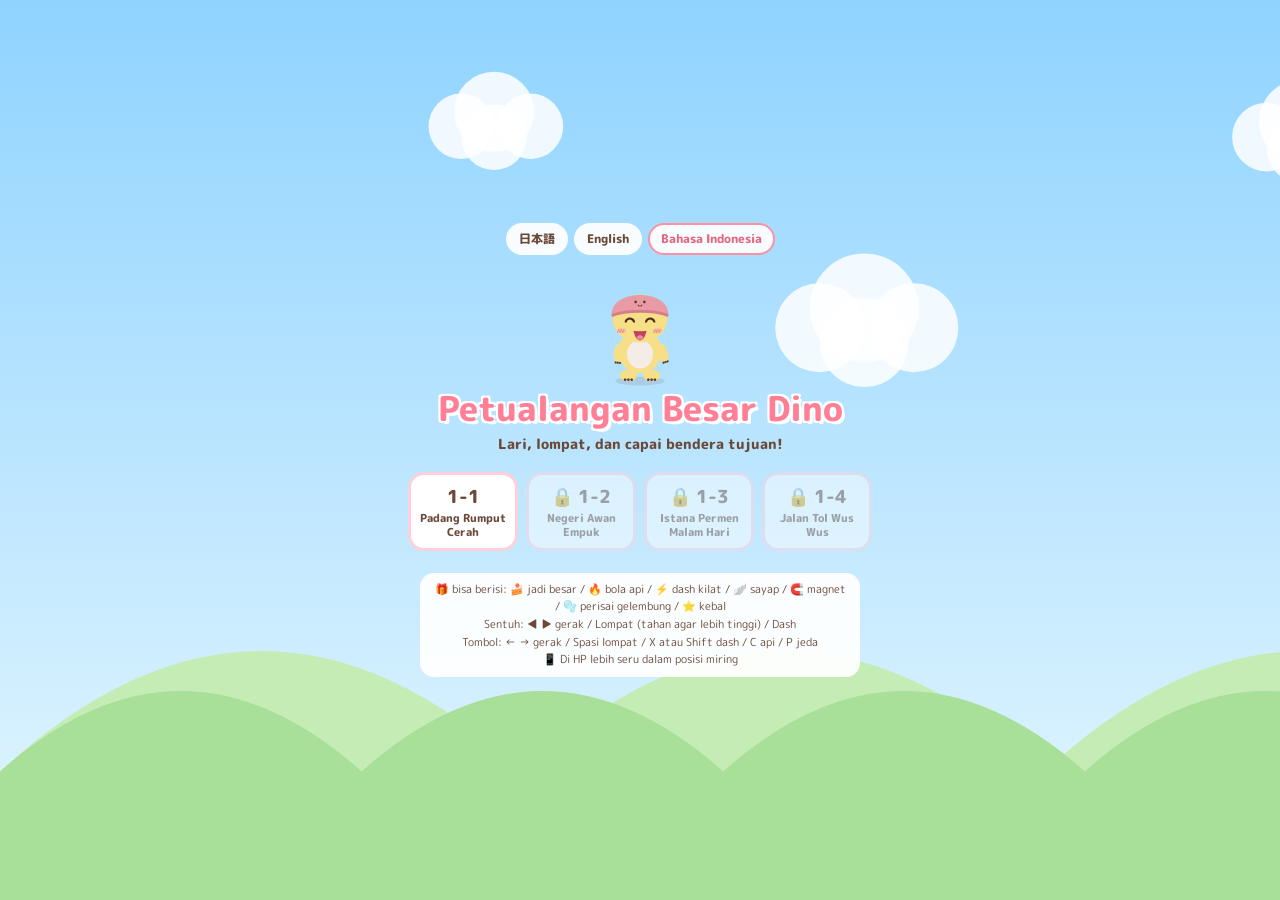
==== commit 588ed258: "Dino 1-4: add vertical movement - cliff climb, super spring to a sky road, big fall Adds vertical ca" ====
--- a/dino/index.html
+++ b/dino/index.html
@@ -411,15 +411,18 @@
   // ---------- コース ----------
   const TS = 32, ROWS = 14, GROUND = 12;
   // タイル: # 地面  = かたいブロック  b レンガ  ? いちご箱  P ケーキ箱  S スター箱  F ほのお箱  T いなずま箱  u からっぽ  - くも（下から通れる）  ^ トゲ
-  const SOLID = new Set(['#', '=', 'b', '?', 'P', 'S', 'F', 'T', 'W', 'M', 'O', 'u', 'J', '>']);
+  const SOLID = new Set(['#', '=', 'b', '?', 'P', 'S', 'F', 'T', 'W', 'M', 'O', 'u', 'J', 'K', '>']);
   const BOXES = '?PSFTWMO';   // プレゼント箱
 
-  function makeBuilder(len) {
-    const grid = Array.from({ length: ROWS }, () => Array(len).fill('.'));
+  // top：画面の上に たす 空の 行の かず（1-4 だけ。y は マイナスで 空の上）
+  function makeBuilder(len, top = 0) {
+    const grid0 = Array.from({ length: ROWS + top }, () => Array(len).fill('.'));
+    const grid = new Proxy(grid0, { get: (g, k) => (typeof k === 'string' && /^-?\d+$/.test(k)) ? g[+k + top] : g[k] });
     const ents = [];
     const B = {
-      grid, ents, len,
+      grid: grid0, top, ents, len,
       ground(a, b, top = GROUND) { for (let x = a; x <= b; x++) for (let y = top; y < ROWS; y++) grid[y][x] = '#'; },
+      fill(a, b, y0, y1, c = '#') { for (let x = a; x <= b; x++) for (let y = y0; y <= y1; y++) grid[y][x] = c; },
       set(x, y, c) { grid[y][x] = c; },
       row(x, y, s) { for (let i = 0; i < s.length; i++) if (s[i] !== ' ') grid[y][x + i] = s[i]; },
       tower(x, h, w = 2) { for (let i = 0; i < w; i++) for (let y = GROUND - h; y < GROUND; y++) grid[y][x + i] = '='; },
@@ -440,7 +443,7 @@
       item(type, x, y) { ents.push({ k: 'placed', type, x, y }); },
       // バネや ふみつけの とびかた（はかったもの）に そって いちごを ならべる
       arc(x0, h0, pts) { for (const [dx, hh] of pts) ents.push({ k: 'berryAt', px: (x0 + dx) * TS, py: (GROUND - h0 - hh - 0.45) * TS }); },
-      hole(a, b) { for (let x = a; x <= b; x++) for (let y = 0; y < ROWS; y++) grid[y][x] = '.'; },
+      hole(a, b) { for (let x = a; x <= b; x++) for (let y = -top; y < ROWS; y++) grid[y][x] = '.'; },
       pole(x) { ents.push({ k: 'pole', x }); },
       boss(x, arena, kind = 'himawari') { ents.push({ k: 'boss', x, arena, kind }); },
     };
@@ -532,10 +535,11 @@
     },
     // 4: びゅんびゅん ハイウェイ（→ を おすだけで クリア）
     () => {
-      const B = makeBuilder(300);
+      const S = 69;                                    // ⑤ から うしろは 空の セクションの ぶん うしろへ
+      const B = makeBuilder(300 + S, 16);              // 上に 16行 ぶんの 空
       const SPRING = [[1, 3.5], [2, 6], [3, 7.5], [4, 8.2], [5, 7.5], [6, 5]];        // バネの とびかた
       const STOMP = [[1, 2.4], [2, 3.9], [3, 3.8], [4, 2.2]];                        // ふみつけの とびかた
-      B.ground(0, 299);
+      B.ground(0, 299 + S);
       B.berries(6, GROUND - 1, 7);
       // ① バネで 穴を こえて、とうがらしを 4ひき れんぞく ふみつけ
       B.spring(15); B.hole(17, 20); B.arc(15.1, 0, SPRING);
@@ -553,35 +557,48 @@
       // ④ マグネットで 空の いちごを あつめる
       B.item('magnet', 80, GROUND - 1);
       for (let x = 83; x <= 97; x += 2) { B.berries(x, 6, 1); B.berries(x + 1, 7, 1); }
-      // ⑤ スターで てきの むれを つきぬける
-      B.star(101, GROUND - 1);
+      // ⑤ だんだんの がけを バネで のぼる → 金の スーパーバネで 空の 道へ → 空から いっきに おちる
+      B.spring(100); B.arc(100.1, 0, SPRING.slice(0, 5));
+      B.ground(103, 111, GROUND - 4);  B.set(109, GROUND - 4, 'J'); B.arc(109.1, 4, SPRING.slice(0, 5));
+      B.ground(112, 120, GROUND - 8);  B.set(118, GROUND - 8, 'J'); B.arc(118.1, 8, SPRING.slice(0, 5));
+      B.ground(121, 128, GROUND - 12); B.set(127, GROUND - 12, 'K');
+      B.enemy('hog', 104, GROUND - 5); B.enemy('hog', 113, GROUND - 9); B.enemy('bee', 124, -4);
+      B.row(130, -8, '-'.repeat(31));                  // 空の 道（くも）
+      B.set(137, -8, 'J'); B.enemy('chili', 144, -9); B.enemy('chili', 149, -9); B.arc(137.1, 20, SPRING);
+      for (const x of [144.6, 149.5]) B.arc(x, 20.7, STOMP);
+      for (const x of [140, 143]) B.enemy('bee', x, -13);
+      for (const x of [152, 156]) B.enemy('bee', x, -16);
+      B.berries(155, -9, 5);
+      B.arc(161.4, 0, [[0.7, 19.4], [1.7, 16.9], [2.7, 13.9], [3.7, 10.9], [4.7, 7.9], [5.7, 4.9]]);   // まっさかさまに おちる みち
+      // ⑥ スターで てきの むれを つきぬける
+      B.star(101 + S, GROUND - 1);
       const crowd = ['chili', 'hog', 'snail', 'squirrel', 'jelly'];
-      for (let x = 105, k = 0; x <= 146; x += 3, k++) B.enemy(crowd[k % crowd.length], x);
-      for (let x = 106; x <= 146; x += 3) B.berries(x, GROUND - 1, 2);
-      B.check(150);
-      // ⑥ バネで たかい とうを とびこえる
-      B.spring(156); B.tower(158, 4, 4); B.enemy('hog', 159, GROUND - 5); B.arc(156.1, 0, SPRING);
-      // ⑦ スピード床から 大ジャンプ！
-      for (let x = 166; x <= 169; x++) B.set(x, GROUND, '>');
-      B.spring(171); B.hole(173, 180);
-      B.arc(171.1, 0, [[2, 3.8], [3, 5.3], [4, 6.4], [5, 7.3], [6, 7.9], [7, 8.2], [8, 7.6], [9, 5.2]]);
-      // ⑧ バネの れんぞく
-      B.spring(186); B.hole(188, 192); B.spring(193); B.hole(195, 199); B.spring(201); B.hole(203, 207);
-      B.arc(186.1, 0, SPRING); B.arc(193.7, 0, SPRING); B.arc(201.3, 0, SPRING);
-      // ⑨ ボス：Himawari と Onigiri
-      B.berries(210, GROUND - 1, 3);
-      B.spring(214); B.arc(214.1, 0, SPRING.slice(0, 5));
-      B.duo(220);
-      B.spring(232); B.arc(232.1, 0, SPRING);
-      B.berries(240, GROUND - 1, 3);
-      B.spring(247); B.arc(247.1, 0, SPRING.slice(0, 5));
-      B.spring(263); B.arc(263.1, 0, SPRING.slice(0, 5));
-      // ⑩ さいごは 塔の上の バネで はたの てっぺんへ
-      B.berries(276, GROUND - 1, 2);
-      B.spring(279); B.arc(279.1, 0, SPRING.slice(0, 5));
-      B.tower(284, 3, 5); B.set(287, GROUND - 3, 'J'); B.arc(287.1, 3, SPRING.slice(0, 3));
-      B.pole(291);
-      return { ...B, theme: 3, house: 295, start: 3, auto: true, duoZones: { hit2: 244, leap: 258, hit3: 270 } };
+      for (let x = 105, k = 0; x <= 146; x += 3, k++) B.enemy(crowd[k % crowd.length], x + S);
+      for (let x = 106; x <= 146; x += 3) B.berries(x + S, GROUND - 1, 2);
+      B.check(150 + S);
+      // ⑦ バネで たかい とうを とびこえる
+      B.spring(156 + S); B.tower(158 + S, 4, 4); B.enemy('hog', 159 + S, GROUND - 5); B.arc(156.1 + S, 0, SPRING);
+      // ⑧ スピード床から 大ジャンプ！
+      for (let x = 166; x <= 169; x++) B.set(x + S, GROUND, '>');
+      B.spring(171 + S); B.hole(173 + S, 180 + S);
+      B.arc(171.1 + S, 0, [[2, 3.8], [3, 5.3], [4, 6.4], [5, 7.3], [6, 7.9], [7, 8.2], [8, 7.6], [9, 5.2]]);
+      // ⑨ バネの れんぞく
+      B.spring(186 + S); B.hole(188 + S, 192 + S); B.spring(193 + S); B.hole(195 + S, 199 + S); B.spring(201 + S); B.hole(203 + S, 207 + S);
+      B.arc(186.1 + S, 0, SPRING); B.arc(193.7 + S, 0, SPRING); B.arc(201.3 + S, 0, SPRING);
+      // ⑩ ボス：Himawari と Onigiri
+      B.berries(210 + S, GROUND - 1, 3);
+      B.spring(214 + S); B.arc(214.1 + S, 0, SPRING.slice(0, 5));
+      B.duo(220 + S);
+      B.spring(232 + S); B.arc(232.1 + S, 0, SPRING);
+      B.berries(240 + S, GROUND - 1, 3);
+      B.spring(247 + S); B.arc(247.1 + S, 0, SPRING.slice(0, 5));
+      B.spring(263 + S); B.arc(263.1 + S, 0, SPRING.slice(0, 5));
+      // ⑪ さいごは 塔の上の バネで はたの てっぺんへ
+      B.berries(276 + S, GROUND - 1, 2);
+      B.spring(279 + S); B.arc(279.1 + S, 0, SPRING.slice(0, 5));
+      B.tower(284 + S, 3, 5); B.set(287 + S, GROUND - 3, 'J'); B.arc(287.1 + S, 3, SPRING.slice(0, 3));
+      B.pole(291 + S);
+      return { ...B, theme: 3, house: 295 + S, start: 3, auto: true, duoZones: { hit2: 244 + S, leap: 258 + S, hit3: 270 + S } };
     },
   ];
 
@@ -612,7 +629,7 @@
   let state = 'title';          // title | intro | play | pause | dying | goal | clear | over
   let courseIdx = 0, lives = 3, berryCount = 0, score = 0, courseStartScore = 0;
   let checkpointCol = null;
-  let camX = 0, viewW = 400, viewH = 700, scale = 1, offY = 0, padSpace = 0;
+  let camX = 0, camSY = 0, viewW = 400, viewH = 700, scale = 1, offY = 0, padSpace = 0;
   let stateT = 0, simT = 0;
   const input = { left: false, right: false, jump: false, jumpPressed: false, dash: false, dashPressed: false, firePressed: false };
 
@@ -669,16 +686,17 @@
     if (carry) { if (carry.big) setSize(true); P.power = carry.power; carry = null; }
     // 地面の高さに合わせる
     for (let ty = 0; ty < ROWS; ty++) if (SOLID.has(tileAt(col, ty))) { P.y = ty * TS - P.h; break; }
-    camX = clampCam(P.x - viewW * 0.4);
+    camX = clampCam(P.x - viewW * 0.4); camSY = 0;
     courseStartScore = score;
     updateHud(); updatePowerUI();
   }
 
   function tileAt(tx, ty) {
     if (tx < 0 || tx >= C.len) return '#';
-    if (ty < 0 || ty >= ROWS) return '.';
-    return C.grid[ty][tx];
-  }
+    if (ty < -C.top || ty >= ROWS) return '.';
+    return C.grid[ty + C.top][tx];
+  }
+  function setTile(tx, ty, c) { C.grid[ty + C.top][tx] = c; }
   const clampCam = x => {
     const lo = boss && boss.fight ? Math.min(boss.arenaL, C.len * TS - viewW) : 0;   // ボス戦は へやの中だけ
     return Math.max(lo, Math.min(C.len * TS - viewW, x));
@@ -731,7 +749,7 @@
     const key = tx + ',' + ty;
     const cx = tx * TS + TS / 2, cy = ty * TS;
     if (BOXES.includes(c)) {
-      C.grid[ty][tx] = 'u';
+      setTile(tx, ty, 'u');
       bumps[key] = 0.15;
       if (c === '?') { items.push({ type: 'pop', x: cx - 10, y: cy - 20, w: 20, h: 20, t: 0.45 }); addBerry(); }
       else items.push({ type: { P: 'cake', S: 'star', F: 'fire', T: 'bolt', W: 'wing', M: 'magnet', O: 'bubble' }[c], x: tx * TS + 4, y: cy, w: 24, h: 22, vx: 0, vy: 0, emerge: 0.5 });
@@ -747,7 +765,7 @@
   }
 
   function breakBrick(tx, ty) {
-    C.grid[ty][tx] = '.';
+    setTile(tx, ty, '.');
     score += 50;
     const cx = tx * TS + TS / 2, cy = ty * TS;
     for (let i = 0; i < 8; i++) particles.push({ x: cx, y: cy + 16, vx: (Math.random() - 0.5) * 260, vy: -200 - Math.random() * 260, life: 1.2, col: '#e9926b', r: 4, sq: true });
@@ -830,6 +848,11 @@
 
     const target = clampCam(P.x + P.w / 2 - viewW * 0.4);
     if (state !== 'dying') camX += (target - camX) * Math.min(1, h * 8);
+    // 空の上に いったら 画面も 上へ
+    if (C.top > 0 && state !== 'dying') {
+      const want = Math.max(0, viewH * 0.32 - (P.y + offY));
+      camSY += (want - camSY) * Math.min(1, h * 5);
+    }
 
     for (let i = particles.length - 1; i >= 0; i--) {
       const p = particles[i];
@@ -950,10 +973,11 @@
     // バネに のったら びよーん
     if (P.ground) {
       const tx = Math.floor((P.x + P.w / 2) / TS), ty = Math.floor((P.y + P.h + 1) / TS);
-      if (tileAt(tx, ty) === 'J') {
-        P.vy = -950; P.springRise = true; P.ground = false; P.coyote = 0; P.plat = null;
+      const sp = tileAt(tx, ty);
+      if (sp === 'J' || sp === 'K') {
+        P.vy = sp === 'K' ? -1150 : -950; P.springRise = true; P.ground = false; P.coyote = 0; P.plat = null;
         bumps[tx + ',' + ty] = 0.15;
-        sfx.spring();
+        sfx.spring(); if (sp === 'K') sfx.boost();
       }
     }
     P.walkT = P.ground && Math.abs(P.vx) > 5 ? P.walkT + h * Math.abs(P.vx) / 140 : 0;
@@ -1696,7 +1720,7 @@
   function drawTile(c, tx, ty, sx, sy, t) {
     const th = C.theme;
     if (c === '#') {
-      const topOpen = !['#', 'J', '>'].includes(tileAt(tx, ty - 1));
+      const topOpen = !['#', 'J', 'K', '>'].includes(tileAt(tx, ty - 1));
       if (th.cloudGround) {
         ctx.fillStyle = th.dirt; ctx.fillRect(sx, sy, TS, TS);
         ctx.fillStyle = th.dirtDot; ctx.beginPath(); ctx.arc(sx + 10 + (tx % 2) * 12, sy + 18, 5, 0, Math.PI * 2); ctx.fill();
@@ -1759,14 +1783,15 @@
         if (ax < sx - 2 || ax > sx + TS - 6) continue;
         ctx.beginPath(); ctx.moveTo(ax, sy + 1); ctx.lineTo(ax + 5, sy + 4.5); ctx.lineTo(ax, sy + 8); ctx.lineTo(ax + 2, sy + 4.5); ctx.closePath(); ctx.fill();
       }
-    } else if (c === 'J') {          // バネ
+    } else if (c === 'J' || c === 'K') {          // バネ（K は 金の スーパーバネ）
       ctx.fillStyle = C.theme.dirt; ctx.fillRect(sx, sy + 10, TS, TS - 10);
       const k = bumps[tx + ',' + ty] ? 6 : 0;
       ctx.strokeStyle = '#8f97b3'; ctx.lineWidth = 2.5;
       for (let i = 0; i < 3; i++) {          // くるくる コイル
         ctx.beginPath(); ctx.ellipse(sx + 16, sy + 20 - i * (4 + k / 3), 10, 3, 0, 0, Math.PI * 2); ctx.stroke();
       }
-      ctx.fillStyle = '#ff5c7a'; roundRect(ctx, sx + 2, sy - 2 - k, TS - 4, 9, 4); ctx.fill();
+      ctx.fillStyle = c === 'K' ? '#ffc21f' : '#ff5c7a'; roundRect(ctx, sx + 2, sy - 2 - k, TS - 4, 9, 4); ctx.fill();
+      if (c === 'K') { ctx.fillStyle = 'rgba(255,255,255,' + (0.5 + 0.5 * Math.sin(t * 8)) + ')'; star(ctx, sx + 16, sy - 12 - k, 5); }
       ctx.fillStyle = '#ffd0da'; roundRect(ctx, sx + 6, sy - 1 - k, TS - 12, 3, 2); ctx.fill();
     } else if (c === '^') {
       ctx.fillStyle = '#c9cfe0'; ctx.strokeStyle = '#8f97b3'; ctx.lineWidth = 1.5;
@@ -1789,8 +1814,9 @@
         ctx.fillStyle = g2; ctx.fillRect(tx * TS - camX, top, TS + 1, viewH - top);
       }
     }
-    for (let ty = 0; ty < ROWS; ty++) for (let tx = x0; tx <= x1; tx++) {
-      const c = C.grid[ty][tx];
+    const ty0 = Math.max(-C.top, Math.floor(-offY / TS) - 1);
+    for (let ty = ty0; ty < ROWS; ty++) for (let tx = x0; tx <= x1; tx++) {
+      const c = tileAt(tx, ty);
       if (c === '.') continue;
       let sy = ty * TS + offY;
       const bt = bumps[tx + ',' + ty];
@@ -2183,6 +2209,8 @@
   function render(t) {
     ctx.setTransform(scale * dpr, 0, 0, scale * dpr, 0, 0);
     if (!C) { drawBackground(THEMES[0], t); return; }
+    const baseOffY = offY;
+    offY = baseOffY + camSY;          // たての スクロール
     drawBackground(C.theme, t);
     drawHouse();
     for (const k of checks) drawCheck(k);
@@ -2223,6 +2251,7 @@
       ctx.strokeText(p.text, p.x - camX, p.y + offY); ctx.fillText(p.text, p.x - camX, p.y + offY);
     }
     ctx.globalAlpha = 1;
+    offY = baseOffY;
     drawBossBar();
   }
 
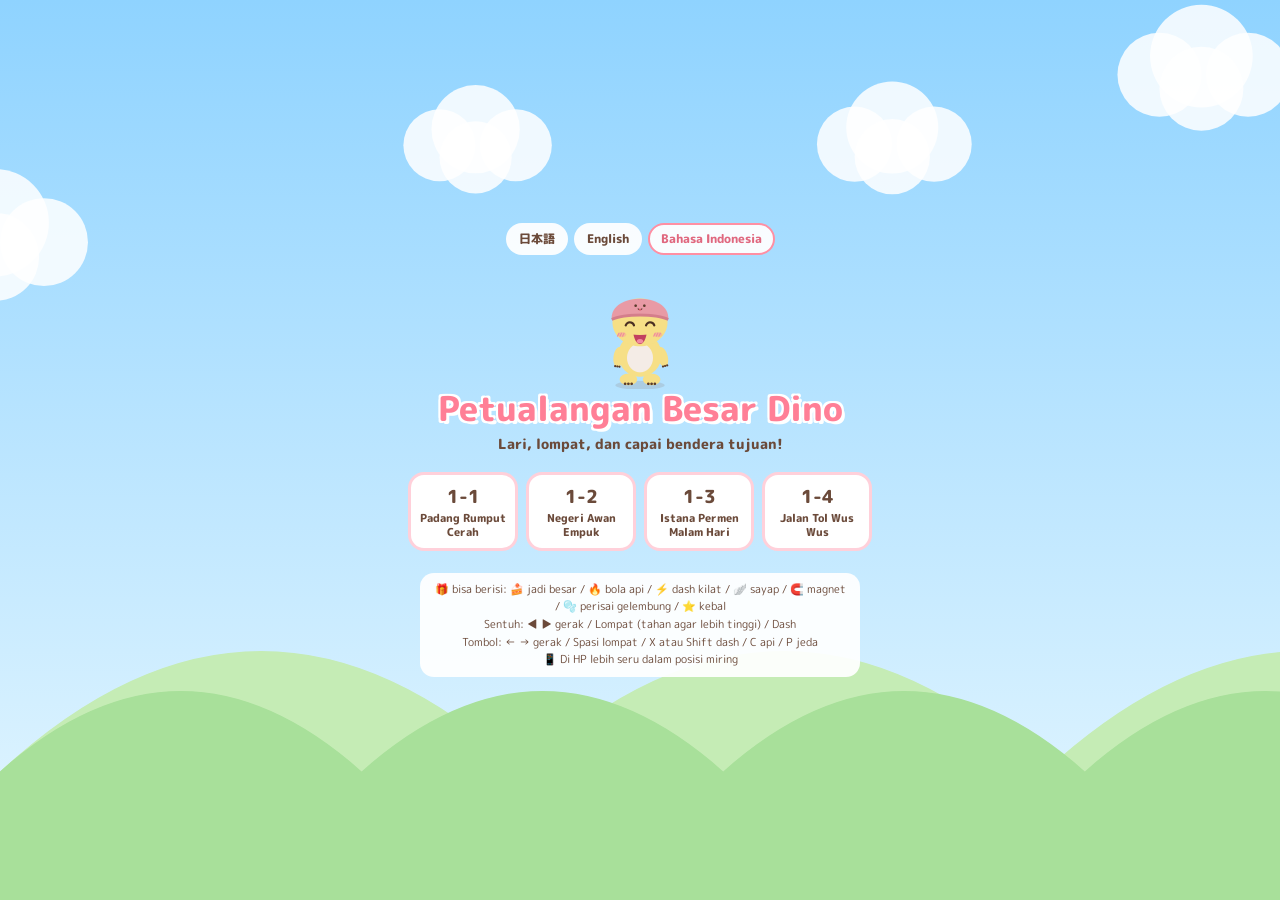
==== commit 8f54dd62: "Dino: all courses playable from the start (no unlock needed) Co-Authored-By: Claude Opus 5.5 <norepl" ====
--- a/dino/index.html
+++ b/dino/index.html
@@ -2344,7 +2344,7 @@
     box.innerHTML = '';
     COURSES.forEach((_, i) => {
       const b = document.createElement('button');
-      const ok = i === 0 || progress.cleared[i - 1] || progress.cleared[i];
+      const ok = true;   // クリアしなくても ぜんぶの コースを あそべる
       b.className = 'course' + (progress.cleared[i] ? ' done' : '');
       b.disabled = !ok;
       b.innerHTML = `${ok ? '' : '🔒 '}1-${i + 1}${progress.cleared[i] ? ' ✔' : ''}<small></small>`;
